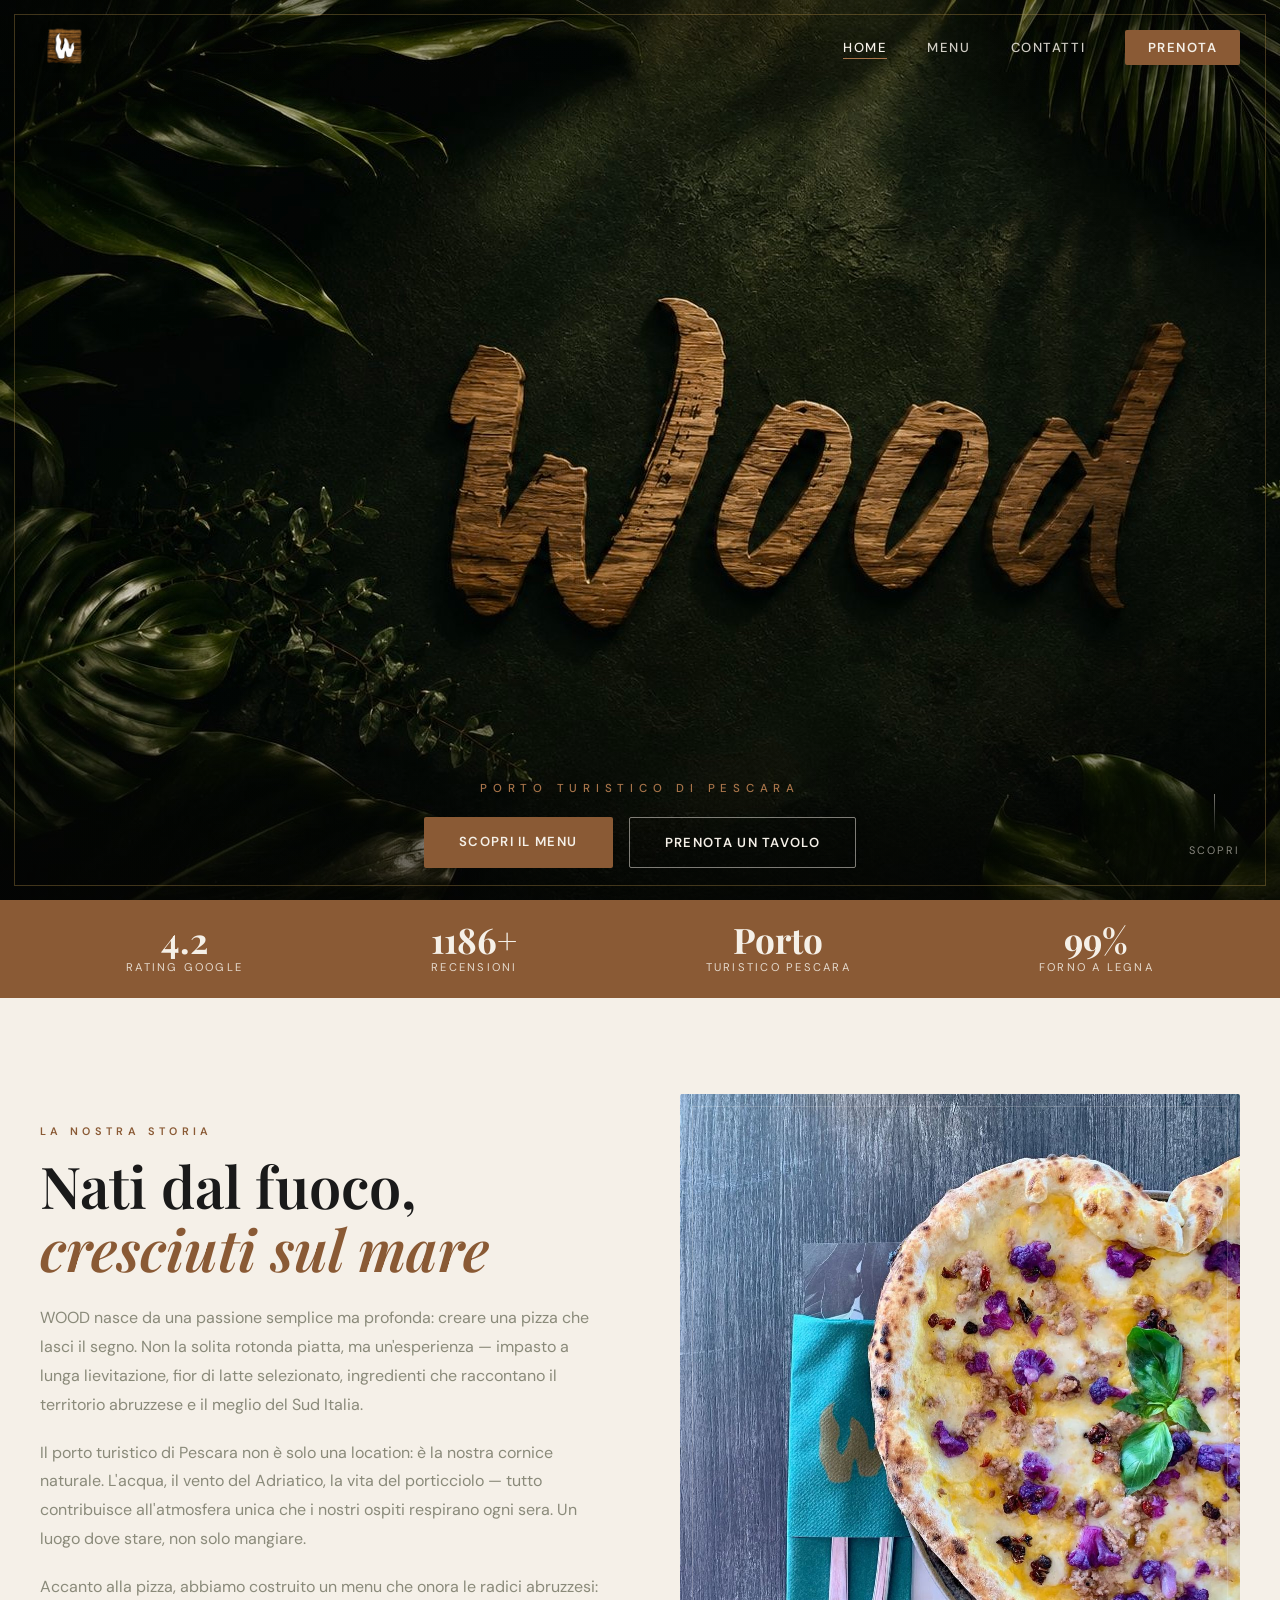
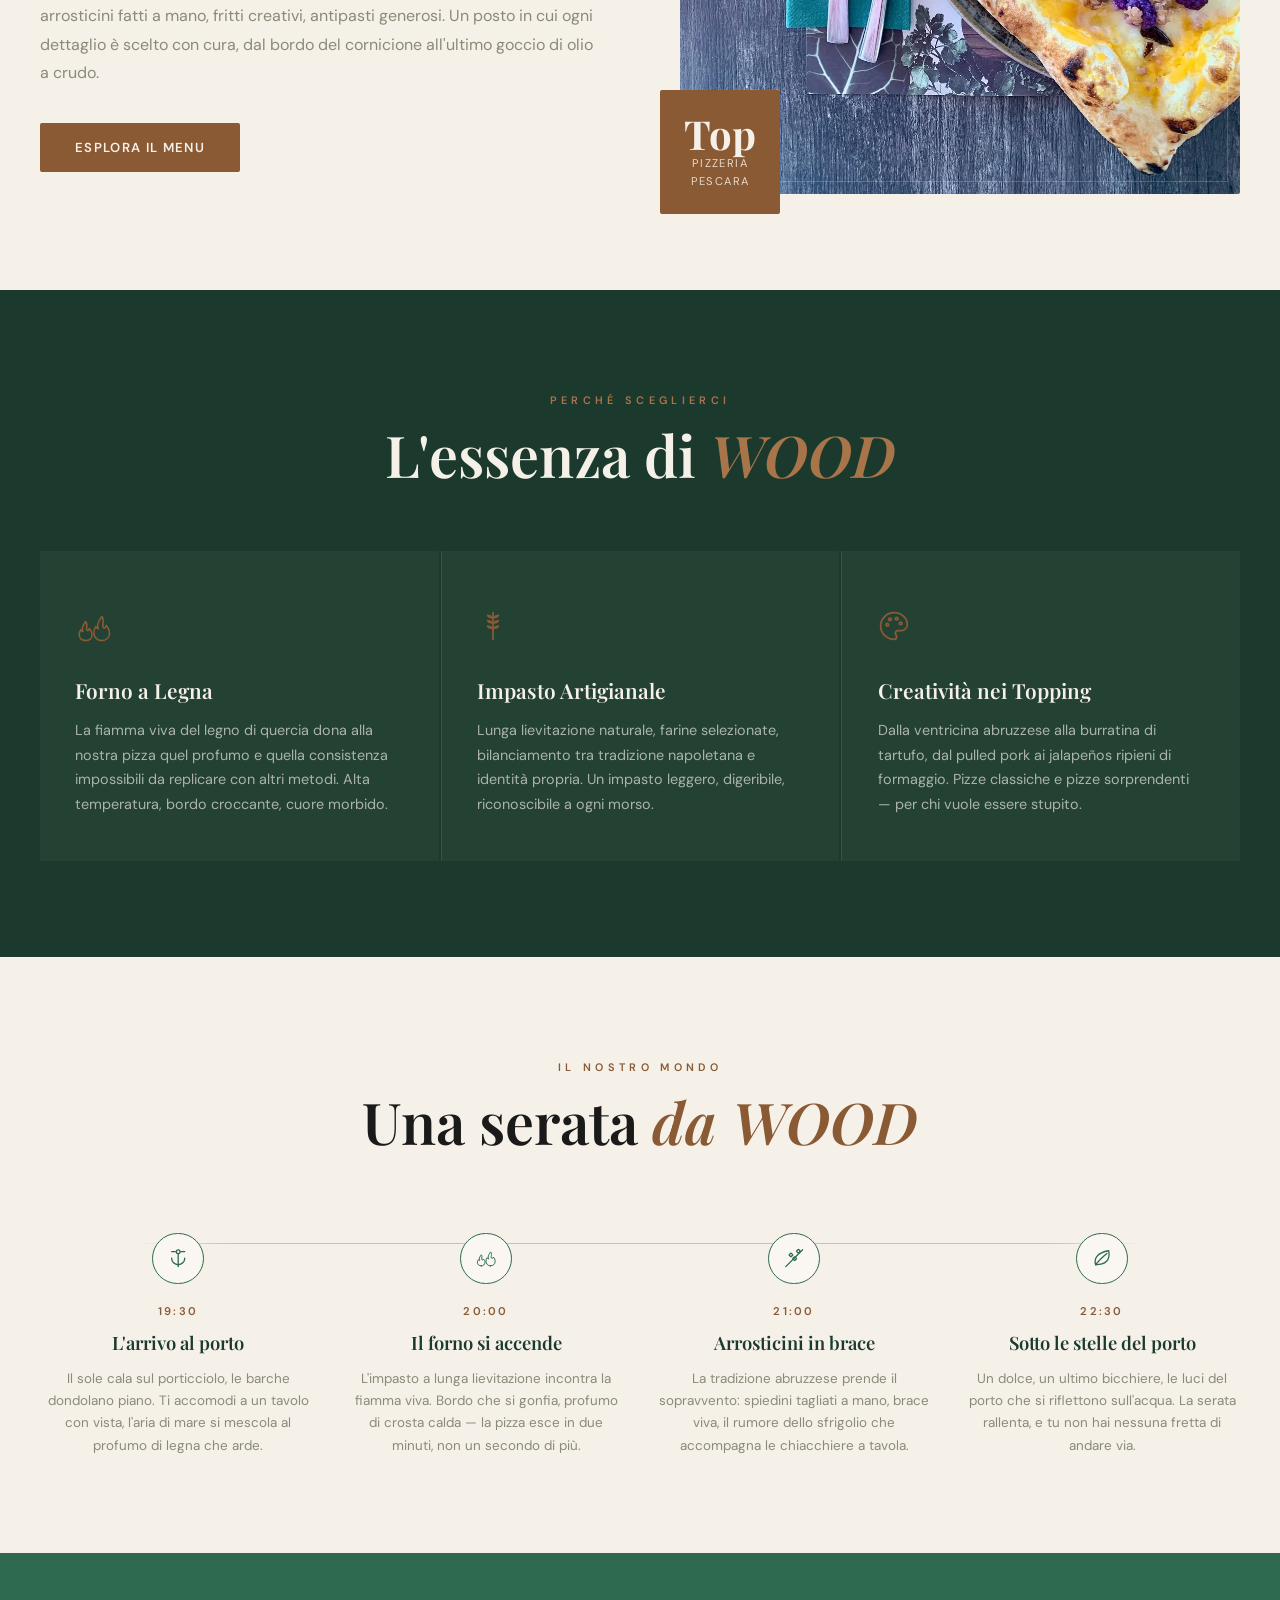
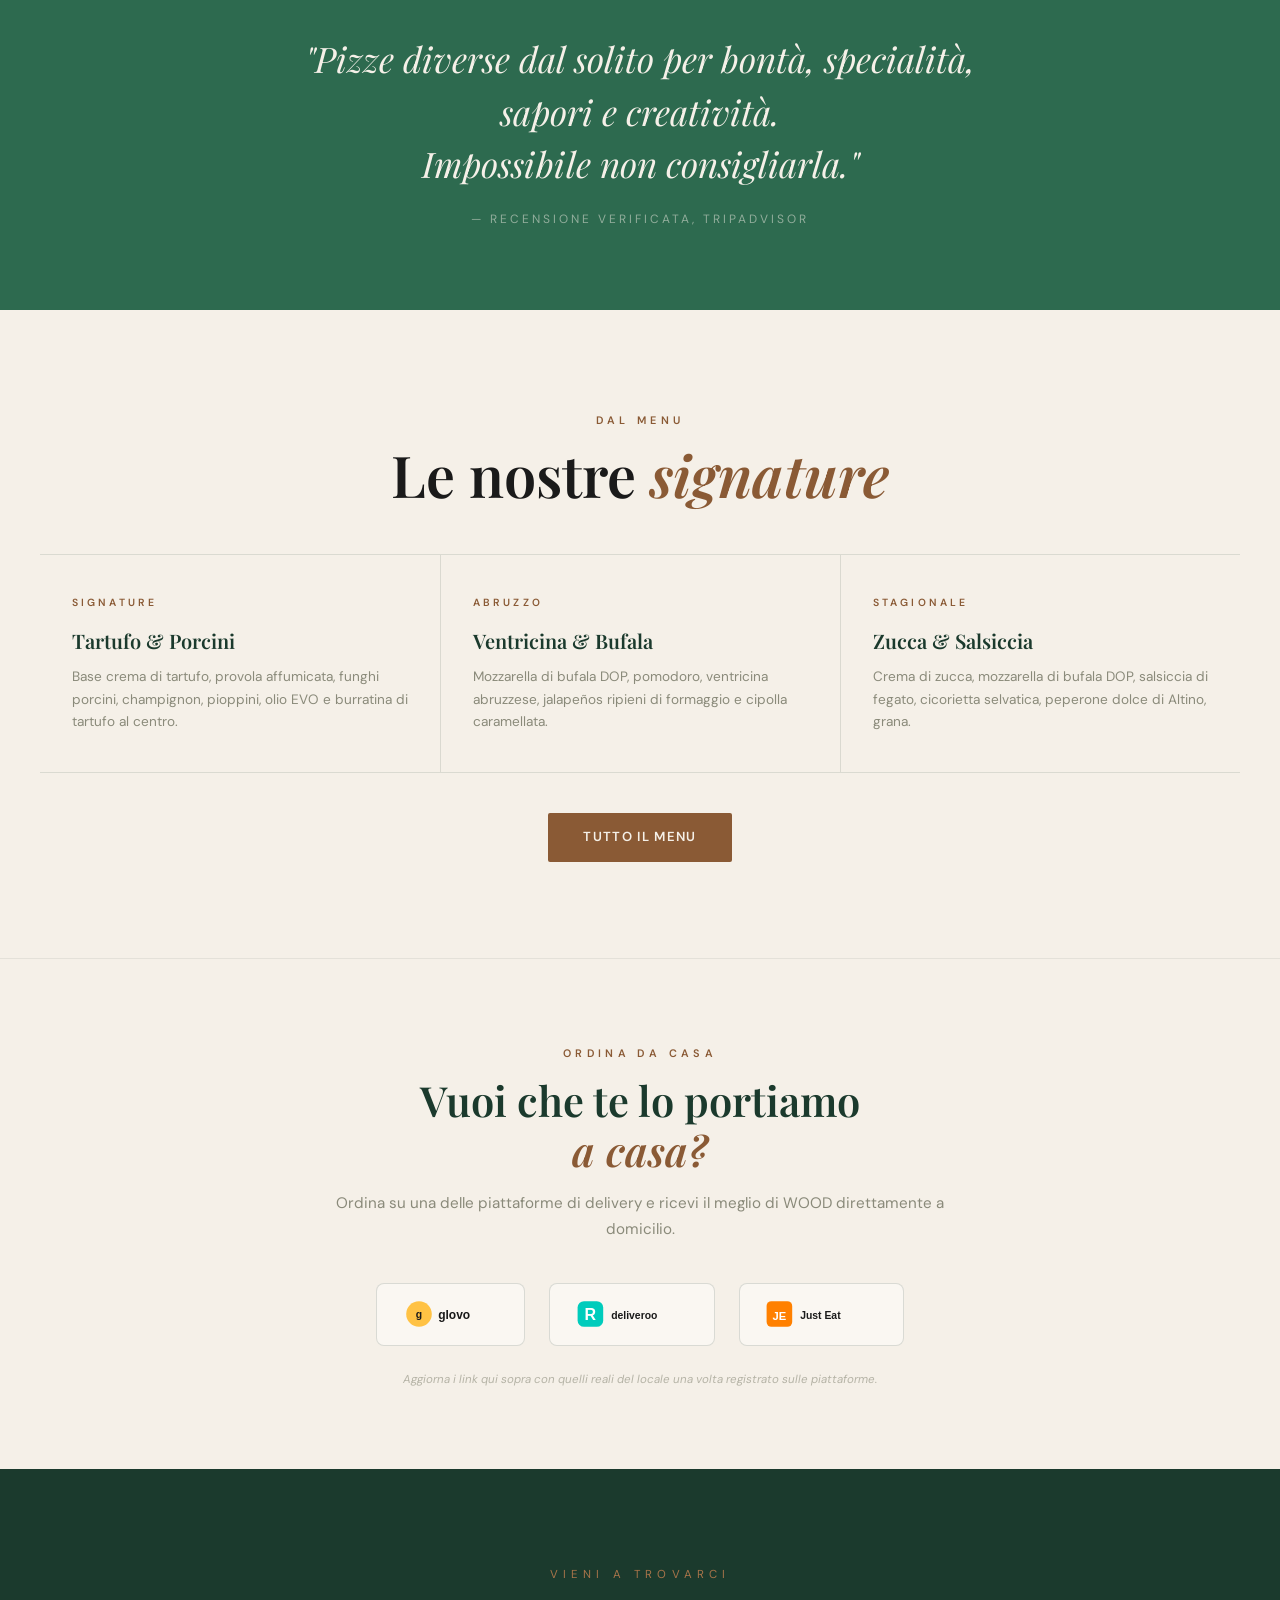
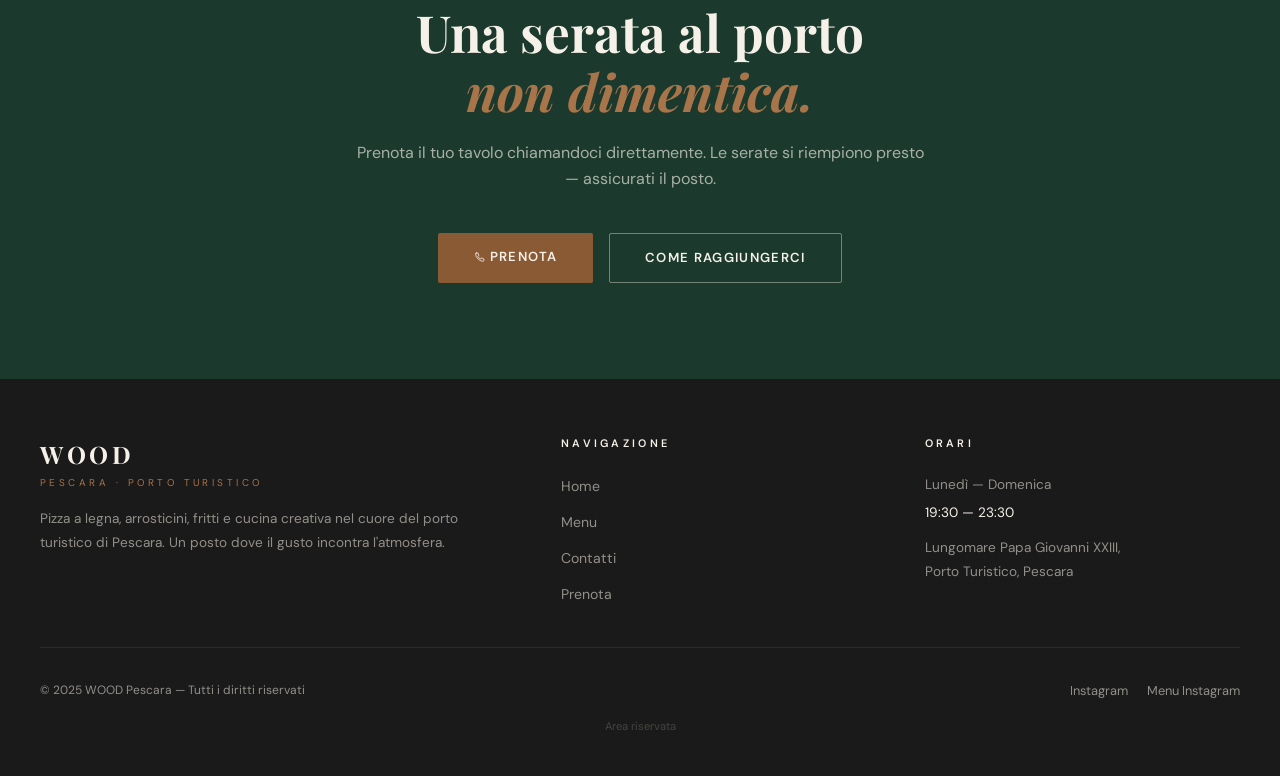
==== index.html @ ceba67e3 "Add files via upload" ====
<!DOCTYPE html>
<html lang="it">
<head>
  <meta charset="UTF-8" />
  <meta name="viewport" content="width=device-width, initial-scale=1.0" />
  <title>WOOD Pescara — Pizzeria al Porto Turistico</title>
  <meta name="description" content="WOOD Pescara: pizzeria gourmet al porto turistico di Pescara. Pizza napoletana a legna, arrosticini, fritti e cucina creativa. Prenota il tuo tavolo." />
  <link rel="stylesheet" href="css/style.css" />
</head>
<body>

<!-- ═══ NAVBAR ═══ -->
<nav class="navbar" id="navbar">
  <a href="index.html" class="navbar__logo" aria-label="WOOD Pescara - Home">
    <img src="assets/wood-icon.png" alt="WOOD Pescara" class="navbar__logo-img" />
  </a>
  <ul class="navbar__links" id="nav-links">
    <button class="navbar__close" id="nav-close" aria-label="Chiudi menu">&#x2715;</button>
    <li><a href="index.html">Home</a></li>
    <li><a href="menu.html">Menu</a></li>
    <li><a href="contatti.html">Contatti</a></li>
    <li><a href="contatti.html" class="navbar__cta">Prenota</a></li>
  </ul>
  <div class="navbar__burger" id="burger">
    <span></span><span></span><span></span>
  </div>
</nav>

<!-- ═══ HERO ═══ -->
<section class="hero hero--photo" style="background-image: url('assets/wood-logo-hero.jpg');">
  <div class="hero__overlay"></div>
  <div class="hero__content hero__content--photo">
    <h1 class="sr-only">WOOD Pescara</h1>
    <p class="hero__eyebrow">Porto Turistico di Pescara</p>
    <div class="hero__actions">
      <a href="menu.html" class="btn btn--primary">Scopri il Menu</a>
      <a href="contatti.html" class="btn btn--outline">Prenota un Tavolo</a>
    </div>
  </div>
  <div class="hero__scroll-hint">
    <div class="hero__scroll-line"></div>
    <span>Scopri</span>
  </div>
</section>

<!-- ═══ NUMERI STRIP ═══ -->
<div class="stats-strip" style="background: var(--terracotta); color: var(--crema); padding: 1.4rem 2rem;">
  <div style="max-width: var(--max-w); margin: 0 auto; display: flex; justify-content: space-around; flex-wrap: wrap; gap: 1rem; text-align: center;">
    <div>
      <div class="stat-num" style="font-family: var(--ff-display); font-size: 2.2rem; font-weight: 700; line-height: 1;" data-target="4.3" data-decimal="1">0</div>
      <div style="font-size: 0.7rem; letter-spacing: 0.2em; text-transform: uppercase; opacity: 0.85;">Rating Google</div>
    </div>
    <div>
      <div class="stat-num" style="font-family: var(--ff-display); font-size: 2.2rem; font-weight: 700; line-height: 1;" data-target="1200" data-suffix="+">0</div>
      <div style="font-size: 0.7rem; letter-spacing: 0.2em; text-transform: uppercase; opacity: 0.85;">Recensioni</div>
    </div>
    <div>
      <div style="font-family: var(--ff-display); font-size: 2.2rem; font-weight: 700; line-height: 1;">Porto</div>
      <div style="font-size: 0.7rem; letter-spacing: 0.2em; text-transform: uppercase; opacity: 0.85;">Turistico Pescara</div>
    </div>
    <div>
      <div class="stat-num" style="font-family: var(--ff-display); font-size: 2.2rem; font-weight: 700; line-height: 1;" data-target="100" data-suffix="%">0</div>
      <div style="font-size: 0.7rem; letter-spacing: 0.2em; text-transform: uppercase; opacity: 0.85;">Forno a Legna</div>
    </div>
  </div>
</div>

<!-- ═══ STORIA ═══ -->
<section class="section section--mid">
  <div class="section__inner">
    <div class="storia reveal">
      <div class="storia__text">
        <span class="section__label">La nostra storia</span>
        <h2 class="section__title">Nati dal fuoco,<br><em>cresciuti sul mare</em></h2>
        <p>WOOD nasce da una passione semplice ma profonda: creare una pizza che lasci il segno. Non la solita rotonda piatta, ma un'esperienza — impasto a lunga lievitazione, fior di latte selezionato, ingredienti che raccontano il territorio abruzzese e il meglio del Sud Italia.</p>
        <p>Il porto turistico di Pescara non è solo una location: è la nostra cornice naturale. L'acqua, il vento del Adriatico, la vita del porticciolo — tutto contribuisce all'atmosfera unica che i nostri ospiti respirano ogni sera. Un luogo dove stare, non solo mangiare.</p>
        <p>Accanto alla pizza, abbiamo costruito un menu che onora le radici abruzzesi: arrosticini fatti a mano, fritti creativi, antipasti generosi. Un posto in cui ogni dettaglio è scelto con cura, dal bordo del cornicione all'ultimo goccio di olio a crudo.</p>
        <a href="menu.html" class="btn btn--primary" style="margin-top: 1rem; display: inline-block;">Esplora il Menu</a>
      </div>
      <div class="storia__visual">
        <div class="storia__img-frame" style="background-image:url('assets/pizza-storia.jpg');background-size:cover;background-position:center;">
        </div>
        <div class="storia__badge">
          <div class="storia__badge-num">Top</div>
          <div class="storia__badge-text">Pizzeria<br>Pescara</div>
        </div>
      </div>
    </div>
  </div>
</section>

<!-- ═══ PUNTI DI FORZA ═══ -->
<section class="section section--dark">
  <div class="section__inner">
    <div style="text-align: center; margin-bottom: 1rem;" class="reveal">
      <span class="section__label">Perché sceglierci</span>
      <h2 class="section__title" style="color: var(--crema);">L'essenza di <em>WOOD</em></h2>
    </div>
    <div class="punti reveal">
      <div class="punto">
        <div class="punto__icon"><svg class="icon" style="width:2.4rem;height:1.8rem;"><use href="#icon-flames"/></svg></div>
        <h3 class="punto__title">Forno a Legna</h3>
        <p class="punto__text">La fiamma viva del legno di quercia dona alla nostra pizza quel profumo e quella consistenza impossibili da replicare con altri metodi. Alta temperatura, bordo croccante, cuore morbido.</p>
      </div>
      <div class="punto">
        <div class="punto__icon"><svg class="icon"><use href="#icon-wheat"/></svg></div>
        <h3 class="punto__title">Impasto Artigianale</h3>
        <p class="punto__text">Lunga lievitazione naturale, farine selezionate, bilanciamento tra tradizione napoletana e identità propria. Un impasto leggero, digeribile, riconoscibile a ogni morso.</p>
      </div>
      <div class="punto">
        <div class="punto__icon"><svg class="icon"><use href="#icon-palette"/></svg></div>
        <h3 class="punto__title">Creatività nei Topping</h3>
        <p class="punto__text">Dalla ventricina abruzzese alla burratina di tartufo, dal pulled pork ai jalapeños ripieni di formaggio. Pizze classiche e pizze sorprendenti — per chi vuole essere stupito.</p>
      </div>
    </div>
  </div>
</section>

<!-- ═══ TIMELINE SERATA ═══ -->
<section class="section section--mid timeline-section">
  <div class="section__inner">
    <div style="text-align: center; margin-bottom: 3.5rem;" class="reveal">
      <span class="section__label">Il nostro mondo</span>
      <h2 class="section__title">Una serata <em>da WOOD</em></h2>
    </div>
    <div class="timeline">
      <div class="timeline__line"></div>

      <div class="timeline__step reveal">
        <div class="timeline__marker"><svg class="icon"><use href="#icon-anchor"/></svg></div>
        <div class="timeline__time">19:30</div>
        <h3 class="timeline__title">L'arrivo al porto</h3>
        <p class="timeline__text">Il sole cala sul porticciolo, le barche dondolano piano. Ti accomodi a un tavolo con vista, l'aria di mare si mescola al profumo di legna che arde.</p>
      </div>

      <div class="timeline__step reveal">
        <div class="timeline__marker"><svg class="icon"><use href="#icon-flames"/></svg></div>
        <div class="timeline__time">20:00</div>
        <h3 class="timeline__title">Il forno si accende</h3>
        <p class="timeline__text">L'impasto a lunga lievitazione incontra la fiamma viva. Bordo che si gonfia, profumo di crosta calda — la pizza esce in due minuti, non un secondo di più.</p>
      </div>

      <div class="timeline__step reveal">
        <div class="timeline__marker"><svg class="icon"><use href="#icon-skewer"/></svg></div>
        <div class="timeline__time">21:00</div>
        <h3 class="timeline__title">Arrosticini in brace</h3>
        <p class="timeline__text">La tradizione abruzzese prende il sopravvento: spiedini tagliati a mano, brace viva, il rumore dello sfrigolio che accompagna le chiacchiere a tavola.</p>
      </div>

      <div class="timeline__step reveal">
        <div class="timeline__marker"><svg class="icon"><use href="#icon-leaf"/></svg></div>
        <div class="timeline__time">22:30</div>
        <h3 class="timeline__title">Sotto le stelle del porto</h3>
        <p class="timeline__text">Un dolce, un ultimo bicchiere, le luci del porto che si riflettono sull'acqua. La serata rallenta, e tu non hai nessuna fretta di andare via.</p>
      </div>
    </div>
  </div>
</section>

<!-- ═══ QUOTE ═══ -->
<div class="quote-section reveal">
  <p class="quote-text">
    "Pizze diverse dal solito per bontà, specialità, sapori e creatività.<br>Impossibile non consigliarla."
  </p>
  <p class="quote-source">— Recensione verificata, Tripadvisor</p>
</div>

<!-- ═══ SPECIALITÀ IN EVIDENZA ═══ -->
<section class="section section--mid">
  <div class="section__inner">
    <div style="text-align: center; margin-bottom: 3rem;" class="reveal">
      <span class="section__label">Dal menu</span>
      <h2 class="section__title">Le nostre <em>signature</em></h2>
    </div>
    <div class="signature-grid reveal">
      <div class="signature-card">
        <div class="signature-card__tag">Signature</div>
        <h3 class="signature-card__title">Tartufo & Porcini</h3>
        <p class="signature-card__text">Base crema di tartufo, provola affumicata, funghi porcini, champignon, pioppini, olio EVO e burratina di tartufo al centro.</p>
      </div>
      <div class="signature-card">
        <div class="signature-card__tag">Abruzzo</div>
        <h3 class="signature-card__title">Ventricina & Bufala</h3>
        <p class="signature-card__text">Mozzarella di bufala DOP, pomodoro, ventricina abruzzese, jalapeños ripieni di formaggio e cipolla caramellata.</p>
      </div>
      <div class="signature-card">
        <div class="signature-card__tag">Stagionale</div>
        <h3 class="signature-card__title">Zucca & Salsiccia</h3>
        <p class="signature-card__text">Crema di zucca, mozzarella di bufala DOP, salsiccia di fegato, cicorietta selvatica, peperone dolce di Altino, grana.</p>
      </div>
    </div>
    <div style="text-align: center; margin-top: 2.5rem;" class="reveal">
      <a href="menu.html" class="btn btn--primary">Tutto il Menu</a>
    </div>
  </div>
</section>

<!-- ═══ DELIVERY ═══ -->
<section class="delivery-section reveal">
  <div class="delivery-inner">
    <p class="section__label" style="text-align:center;">Ordina da casa</p>
    <h2 class="delivery-title">Vuoi che te lo portiamo<br><em>a casa?</em></h2>
    <p class="delivery-sub">Ordina su una delle piattaforme di delivery e ricevi il meglio di WOOD direttamente a domicilio.</p>
    <div class="delivery-logos">
      <a href="https://www.glovo.com" target="_blank" rel="noopener" class="delivery-logo-link" aria-label="Ordina su Glovo">
        <svg class="delivery-logo-svg" viewBox="0 0 120 40" xmlns="http://www.w3.org/2000/svg">
          <circle cx="20" cy="20" r="16" fill="#FFC244"/>
          <text x="20" y="25" text-anchor="middle" font-family="Arial Black,sans-serif" font-size="13" font-weight="900" fill="#1A1A1A">g</text>
          <text x="44" y="26" font-family="Arial Black,sans-serif" font-size="15" font-weight="900" fill="#1A1A1A">glovo</text>
        </svg>
      </a>
      <a href="https://www.deliveroo.it" target="_blank" rel="noopener" class="delivery-logo-link" aria-label="Ordina su Deliveroo">
        <svg class="delivery-logo-svg" viewBox="0 0 140 40" xmlns="http://www.w3.org/2000/svg">
          <rect x="2" y="4" width="32" height="32" rx="8" fill="#00CCBC"/>
          <text x="18" y="27" text-anchor="middle" font-family="Arial Black,sans-serif" font-size="20" font-weight="900" fill="white">R</text>
          <text x="44" y="26" font-family="Arial Black,sans-serif" font-size="13" font-weight="700" fill="#1A1A1A">deliveroo</text>
        </svg>
      </a>
      <a href="https://www.justeat.it" target="_blank" rel="noopener" class="delivery-logo-link" aria-label="Ordina su Just Eat">
        <svg class="delivery-logo-svg" viewBox="0 0 140 40" xmlns="http://www.w3.org/2000/svg">
          <rect x="2" y="4" width="32" height="32" rx="6" fill="#FF8000"/>
          <text x="18" y="27" text-anchor="middle" font-family="Arial Black,sans-serif" font-size="14" font-weight="900" fill="white">JE</text>
          <text x="44" y="26" font-family="Arial Black,sans-serif" font-size="13" font-weight="700" fill="#1A1A1A">Just Eat</text>
        </svg>
      </a>
    </div>
    <p class="delivery-note">Aggiorna i link qui sopra con quelli reali del locale una volta registrato sulle piattaforme.</p>
  </div>
</section>

<!-- ═══ CTA FINALE ═══ -->
<section style="background: var(--verde-bosco); padding: 6rem 2rem; text-align: center; position: relative; overflow: hidden;">
  <svg data-parallax="0.15" style="position: absolute; inset: 0; width: 100%; height: 100%; opacity: 0.06;" viewBox="0 0 800 400" xmlns="http://www.w3.org/2000/svg">
    <path d="M-100 350 Q 200 100 500 300 Q 700 150 900 350" fill="none" stroke="#4A8C6F" stroke-width="2"/>
    <path d="M-50 400 Q 300 150 600 350 Q 750 200 950 400" fill="none" stroke="#4A8C6F" stroke-width="1.5"/>
  </svg>
  <div style="position: relative; z-index: 1; max-width: 580px; margin: 0 auto;" class="reveal">
    <p style="font-size: 0.72rem; letter-spacing: 0.45em; text-transform: uppercase; color: var(--terracotta-lt); margin-bottom: 1.2rem;">Vieni a trovarci</p>
    <h2 style="font-family: var(--ff-display); font-size: clamp(2rem, 5vw, 3.2rem); color: var(--crema); margin-bottom: 1.2rem; line-height: 1.15;">Una serata al porto<br><em style="color: var(--terracotta-lt);">non dimentica.</em></h2>
    <p style="color: rgba(245,240,232,0.65); margin-bottom: 2.5rem; font-size: 1rem;">Prenota il tuo tavolo chiamandoci direttamente. Le serate si riempiono presto — assicurati il posto.</p>
    <div style="display: flex; gap: 1rem; justify-content: center; flex-wrap: wrap;">
      <a href="tel:+393920085666" class="btn btn--primary"><svg class="icon" style="width:0.9em;height:0.9em;"><use href="#icon-phone"/></svg> Prenota</a>
      <a href="contatti.html" class="btn btn--outline" style="color: var(--crema); border-color: rgba(245,240,232,0.4);">Come raggiungerci</a>
    </div>
  </div>
</section>

<!-- ═══ FOOTER ═══ -->
<footer>
  <div class="footer__inner">
    <div>
      <div class="footer__brand-name">WOOD</div>
      <div class="footer__brand-sub">Pescara · Porto Turistico</div>
      <p class="footer__desc">Pizza a legna, arrosticini, fritti e cucina creativa nel cuore del porto turistico di Pescara. Un posto dove il gusto incontra l'atmosfera.</p>
    </div>
    <div>
      <div class="footer__col-title">Navigazione</div>
      <ul class="footer__links">
        <li><a href="index.html">Home</a></li>
        <li><a href="menu.html">Menu</a></li>
        <li><a href="contatti.html">Contatti</a></li>
        <li><a href="contatti.html">Prenota</a></li>
      </ul>
    </div>
    <div>
      <div class="footer__col-title">Orari</div>
      <div class="footer__desc">
        <p>Lunedì — Domenica</p>
        <p style="color: var(--crema); margin-top: 0.3rem;">19:30 — 23:30</p>
        <p style="margin-top: 0.8rem;">Lungomare Papa Giovanni XXIII,<br>Porto Turistico, Pescara</p>
      </div>
    </div>
  </div>
  <div class="footer__bottom">
    <span>© 2025 WOOD Pescara — Tutti i diritti riservati</span>
    <div class="footer__social">
      <a href="https://www.instagram.com/wood_pescara/" target="_blank" rel="noopener">Instagram</a>
      <a href="https://www.instagram.com/wood_pescara_menu/" target="_blank" rel="noopener">Menu Instagram</a>
    </div>
  </div>
  <p style="text-align:center; padding: 1rem 0 0.5rem; font-size:0.7rem; opacity:0.35;">
    <a href="admin.html" style="color:inherit;">Area riservata</a>
  </p>
</footer>

<script src="js/icons.js"></script>
<script src="js/main.js"></script>
</body>
</html>
---- css/style.css ----
@import url('https://fonts.googleapis.com/css2?family=Playfair+Display:ital,wght@0,400;0,600;0,700;1,400;1,600&family=DM+Sans:wght@300;400;500;600&display=swap');

/* ===== TOKENS ===== */
:root {
  --verde-bosco:   #1B3A2D;
  --verde-foglia:  #2D6A4F;
  --verde-chiaro:  #4A8C6F;
  --crema:         #F5F0E8;
  --avorio:        #FAF7F2;
  --terracotta:    #8A5A35;
  --terracotta-lt: #A8744A;
  --carbone:       #1A1A1A;
  --bianco:        #FFFFFF;
  --grigio:        #8A8A7A;

  --ff-display: 'Playfair Display', Georgia, serif;
  --ff-body:    'DM Sans', system-ui, sans-serif;

  --max-w: 1200px;
  --radius: 4px;
  --transition: 0.35s cubic-bezier(0.25, 0.46, 0.45, 0.94);

  /* ── Logo navbar: cambia solo questo valore per ridimensionare il logo ── */
  --logo-h: 46px;
}

/* ===== RESET ===== */
*, *::before, *::after { box-sizing: border-box; margin: 0; padding: 0; }
html { scroll-behavior: smooth; }
body {
  font-family: var(--ff-body);
  background: var(--avorio);
  color: var(--carbone);
  line-height: 1.65;
  overflow-x: hidden;
}
img { display: block; max-width: 100%; }
a { text-decoration: none; color: inherit; }
ul { list-style: none; }

/* ===== NAVBAR ===== */
.navbar {
  position: fixed;
  top: 0; left: 0; right: 0;
  z-index: 1000;
  padding: 1.5rem 2.5rem;
  display: flex;
  align-items: center;
  justify-content: space-between;
  transition: background var(--transition), padding var(--transition), box-shadow var(--transition);
}
.navbar.scrolled {
  background: var(--verde-bosco);
  padding: 1rem 2.5rem;
  box-shadow: 0 2px 30px rgba(0,0,0,0.25);
}
.navbar__logo {
  display: flex;
  align-items: center;
  gap: 0;
  line-height: 1;
}
.navbar__logo-img {
  height: var(--logo-h);
  width: auto;
  display: block;
  transition: opacity var(--transition), transform var(--transition);
  filter: drop-shadow(0 1px 4px rgba(0,0,0,0.35));
}
.navbar__logo:hover .navbar__logo-img {
  opacity: 0.88;
  transform: scale(1.04);
}
/* nascondi testo fallback se presente */
.navbar__logo-name, .navbar__logo-sub { display: none; }
.navbar__links {
  display: flex;
  gap: 2.5rem;
  align-items: center;
}
.navbar__links a {
  color: var(--crema);
  font-size: 0.82rem;
  font-weight: 500;
  letter-spacing: 0.12em;
  text-transform: uppercase;
  position: relative;
  opacity: 0.85;
  transition: opacity var(--transition);
}
.navbar__links a::after {
  content: '';
  position: absolute;
  bottom: -3px; left: 0;
  width: 0; height: 1px;
  background: var(--terracotta-lt);
  transition: width var(--transition);
}
.navbar__links a:hover { opacity: 1; }
.navbar__links a:hover::after { width: 100%; }
.navbar__links a.active { opacity: 1; }
.navbar__links a.active::after { width: 100%; }

.navbar__cta {
  background: var(--terracotta);
  color: var(--crema) !important;
  padding: 0.55rem 1.4rem;
  border-radius: 2px;
  font-weight: 600 !important;
  opacity: 1 !important;
  transition: background var(--transition) !important;
}
.navbar__cta:hover { background: var(--terracotta-lt) !important; }
.navbar__cta::after { display: none !important; }

.navbar__burger {
  display: none;
  flex-direction: column;
  gap: 5px;
  cursor: pointer;
  padding: 4px;
}
.navbar__burger span {
  width: 26px; height: 2px;
  background: var(--crema);
  border-radius: 2px;
  transition: var(--transition);
}
/* Tasto chiudi overlay mobile — nascosto su desktop */
.navbar__close { display: none; }
.navbar__burger.open span:nth-child(1) { transform: rotate(45deg) translate(5px, 5px); }
.navbar__burger.open span:nth-child(2) { opacity: 0; }
.navbar__burger.open span:nth-child(3) { transform: rotate(-45deg) translate(5px, -5px); }

.sr-only {
  position: absolute;
  width: 1px; height: 1px;
  padding: 0; margin: -1px;
  overflow: hidden;
  clip: rect(0,0,0,0);
  white-space: nowrap;
  border: 0;
}

.hero--photo {
  background-size: cover;
  background-position: 51% 49%;
  background-repeat: no-repeat;
}
.hero--photo::before {
  content: '';
  position: absolute;
  inset: 14px;
  border: 1px solid rgba(184,146,74,0.35);
  z-index: 1;
  pointer-events: none;
}
.hero--photo .hero__overlay {
  background:
    radial-gradient(ellipse at center, rgba(5,4,3,0) 45%, rgba(5,4,3,0.35) 100%),
    linear-gradient(to bottom,
      rgba(5,4,3,0.22) 0%,
      rgba(5,4,3,0.04) 18%,
      rgba(5,4,3,0.04) 70%,
      rgba(5,4,3,0.5) 100%);
}
.hero__content--photo {
  display: flex;
  flex-direction: column;
  justify-content: flex-end;
  min-height: 100vh;
  padding-bottom: 4rem;
}
.hero__content--photo .hero__eyebrow {
  animation: fadeUp 0.8s ease forwards 0.2s;
}
.hero__content--photo .hero__desc {
  font-size: 0.92rem;
  max-width: 440px;
  animation-delay: 0.4s;
}
.hero__content--photo .hero__actions {
  animation-delay: 0.6s;
}


.hero {
  position: relative;
  min-height: 100vh;
  display: flex;
  align-items: center;
  justify-content: center;
  overflow: hidden;
  background: var(--verde-bosco);
}
.hero__bg-svg {
  position: absolute;
  inset: 0;
  width: 100%; height: 100%;
  opacity: 0.12;
  pointer-events: none;
}
.hero__overlay {
  position: absolute;
  inset: 0;
  background: linear-gradient(135deg,
    rgba(27,58,45,0.95) 0%,
    rgba(27,58,45,0.75) 50%,
    rgba(45,106,79,0.6) 100%);
}
.hero__content {
  position: relative;
  z-index: 2;
  text-align: center;
  color: var(--crema);
  padding: 2rem;
  max-width: 780px;
}
.hero__eyebrow {
  font-size: 0.72rem;
  font-weight: 500;
  letter-spacing: 0.5em;
  text-transform: uppercase;
  color: var(--terracotta-lt);
  margin-bottom: 1.2rem;
  opacity: 0;
  animation: fadeUp 0.8s ease forwards 0.3s;
}
.hero__title {
  font-family: var(--ff-display);
  font-size: clamp(3.2rem, 10vw, 7rem);
  font-weight: 700;
  line-height: 0.9;
  letter-spacing: -0.02em;
  margin-bottom: 1.4rem;
  opacity: 0;
  animation: fadeUp 0.9s ease forwards 0.5s;
}
.hero__title em {
  font-style: italic;
  color: var(--terracotta-lt);
}
.hero__desc {
  font-size: 1.05rem;
  font-weight: 300;
  line-height: 1.75;
  max-width: 520px;
  margin: 0 auto 2.4rem;
  opacity: 0;
  animation: fadeUp 0.9s ease forwards 0.7s;
}
.hero__actions {
  display: flex;
  gap: 1rem;
  justify-content: center;
  flex-wrap: wrap;
  opacity: 0;
  animation: fadeUp 0.9s ease forwards 0.9s;
}
.btn {
  display: inline-block;
  padding: 0.85rem 2.2rem;
  font-family: var(--ff-body);
  font-size: 0.82rem;
  font-weight: 600;
  letter-spacing: 0.1em;
  text-transform: uppercase;
  border-radius: 2px;
  cursor: pointer;
  border: none;
  transition: transform var(--transition), background var(--transition), color var(--transition);
}
.btn:hover {
  transform: scale(1.035);
  box-shadow: 0 6px 24px rgba(138,90,53,0.3);
}
.btn--primary { background: var(--terracotta); color: var(--crema); }
.btn--primary:hover { background: var(--terracotta-lt); }
.btn--outline {
  background: transparent;
  color: var(--crema);
  border: 1px solid rgba(245,240,232,0.5);
}
.btn--outline:hover { border-color: var(--crema); background: rgba(245,240,232,0.08); }

.hero__scroll-hint {
  position: absolute;
  bottom: 2.5rem;
  right: 2.5rem;
  display: flex;
  flex-direction: column;
  align-items: center;
  gap: 0.5rem;
  color: rgba(245,240,232,0.55);
  font-size: 0.68rem;
  letter-spacing: 0.2em;
  text-transform: uppercase;
  animation: fadeUp 1s ease forwards 1.2s;
  opacity: 0;
}
.hero__scroll-line {
  width: 1px;
  height: 40px;
  background: linear-gradient(to bottom, rgba(245,240,232,0.5), transparent);
  animation: scrollLine 2s ease-in-out infinite 1.5s;
}

/* ===== SECTIONS ===== */
.section { padding: 6rem 2rem; }
.section--dark { background: var(--verde-bosco); color: var(--crema); }
.section--mid  { background: var(--crema); }
.section__inner { max-width: var(--max-w); margin: 0 auto; }

.section__label {
  display: inline-block;
  font-size: 0.68rem;
  font-weight: 600;
  letter-spacing: 0.4em;
  text-transform: uppercase;
  color: var(--terracotta);
  margin-bottom: 0.8rem;
}
.section--dark .section__label { color: var(--terracotta-lt); }

.section__title {
  font-family: var(--ff-display);
  font-size: clamp(2.2rem, 5vw, 3.6rem);
  font-weight: 600;
  line-height: 1.1;
  margin-bottom: 1.5rem;
}
.section__title em { font-style: italic; color: var(--terracotta); }
.section--dark .section__title em { color: var(--terracotta-lt); }

/* ===== STORIA ===== */
.storia {
  display: grid;
  grid-template-columns: 1fr 1fr;
  gap: 5rem;
  align-items: center;
}
.storia__text p {
  color: var(--grigio);
  margin-bottom: 1.2rem;
  font-size: 1rem;
  line-height: 1.8;
}
.storia--dark .storia__text p { color: rgba(245,240,232,0.75); }
.storia__visual {
  position: relative;
}
.storia__img-frame {
  position: relative;
  border-radius: 2px;
  overflow: hidden;
  aspect-ratio: 4/5;
  background: var(--verde-foglia);
  display: flex;
  align-items: center;
  justify-content: center;
}
.storia__img-frame::after {
  content: '';
  position: absolute;
  inset: 12px;
  border: 1px solid rgba(245,240,232,0.2);
  pointer-events: none;
}
.storia__icon {
  font-size: 8rem;
  opacity: 0.15;
}
.storia__badge {
  position: absolute;
  bottom: -20px; left: -20px;
  background: var(--terracotta);
  color: var(--crema);
  padding: 1.5rem;
  border-radius: 2px;
  text-align: center;
}
.storia__badge-num {
  font-family: var(--ff-display);
  font-size: 2.5rem;
  font-weight: 700;
  line-height: 1;
}
.storia__badge-text {
  font-size: 0.7rem;
  letter-spacing: 0.12em;
  text-transform: uppercase;
  opacity: 0.85;
}

/* ===== PUNTI DI FORZA ===== */
.punti {
  display: grid;
  grid-template-columns: repeat(3, 1fr);
  gap: 2px;
  margin-top: 4rem;
}
.punto {
  background: rgba(245,240,232,0.04);
  padding: 2.8rem 2.2rem;
  border-left: 1px solid rgba(245,240,232,0.1);
  transition: background var(--transition);
}
.punto:first-child { border-left: none; }
.punto:hover { background: rgba(245,240,232,0.07); }
.punto__icon { font-size: 2.2rem; margin-bottom: 1.2rem; }
.punto__title {
  font-family: var(--ff-display);
  font-size: 1.3rem;
  font-weight: 600;
  margin-bottom: 0.7rem;
  color: var(--crema);
}
.punto__text {
  font-size: 0.9rem;
  line-height: 1.7;
  color: rgba(245,240,232,0.65);
}

/* ===== TIMELINE SERATA ===== */
.timeline {
  position: relative;
  display: grid;
  grid-template-columns: repeat(4, 1fr);
  gap: 2rem;
  padding-top: 1rem;
}
.timeline__line {
  position: absolute;
  top: 2.1rem;
  left: 8%;
  right: 8%;
  height: 1px;
  background: linear-gradient(to right,
    transparent,
    rgba(27,58,45,0.25) 10%,
    rgba(27,58,45,0.25) 90%,
    transparent);
}
.timeline__step {
  position: relative;
  text-align: center;
  padding-top: 0.5rem;
}
.timeline__marker {
  width: 3.2rem;
  height: 3.2rem;
  border-radius: 50%;
  background: var(--avorio);
  border: 1.5px solid var(--verde-foglia);
  display: flex;
  align-items: center;
  justify-content: center;
  margin: 0 auto 1.1rem;
  color: var(--verde-foglia);
  position: relative;
  z-index: 1;
  transition: background var(--transition), color var(--transition), transform var(--transition);
}
.timeline__marker .icon { width: 1.4rem; height: 1.4rem; stroke-width: 1.4; }
.timeline__step:hover .timeline__marker {
  background: var(--verde-foglia);
  color: var(--crema);
  transform: scale(1.08);
}
.timeline__time {
  font-size: 0.7rem;
  font-weight: 600;
  letter-spacing: 0.2em;
  color: var(--terracotta);
  margin-bottom: 0.5rem;
}
.timeline__title {
  font-family: var(--ff-display);
  font-size: 1.15rem;
  font-weight: 600;
  color: var(--verde-bosco);
  margin-bottom: 0.6rem;
}
.timeline__text {
  font-size: 0.84rem;
  line-height: 1.65;
  color: var(--grigio);
}

/* ===== SIGNATURE GRID (simmetrica, fissa a 3) ===== */
.signature-grid {
  display: grid;
  grid-template-columns: repeat(3, 1fr);
  gap: 0;
  border-top: 1px solid rgba(27,58,45,0.12);
  border-bottom: 1px solid rgba(27,58,45,0.12);
}
.signature-card {
  padding: 2.4rem 2rem;
  border-left: 1px solid rgba(27,58,45,0.12);
  transition: background var(--transition);
}
.signature-card:first-child { border-left: none; }
.signature-card:hover { background: var(--crema); }
.signature-card__tag {
  font-size: 0.65rem;
  font-weight: 600;
  letter-spacing: 0.3em;
  text-transform: uppercase;
  color: var(--terracotta);
  margin-bottom: 0.8rem;
}
.signature-card__title {
  font-family: var(--ff-display);
  font-size: 1.25rem;
  font-weight: 600;
  color: var(--verde-bosco);
  margin-bottom: 0.6rem;
}
.signature-card__text {
  font-size: 0.85rem;
  color: var(--grigio);
  line-height: 1.65;
}

/* ===== QUOTE ===== */
.quote-section {
  padding: 5rem 2rem;
  background: var(--verde-foglia);
  text-align: center;
}
.quote-text {
  font-family: var(--ff-display);
  font-size: clamp(1.4rem, 3vw, 2.2rem);
  font-style: italic;
  color: var(--crema);
  max-width: 680px;
  margin: 0 auto 1.2rem;
  line-height: 1.5;
}
.quote-source {
  font-size: 0.75rem;
  letter-spacing: 0.25em;
  text-transform: uppercase;
  color: rgba(245,240,232,0.5);
}

/* ===== MENU PAGE ===== */
.menu-hero {
  background: var(--verde-bosco);
  padding: 9rem 2rem 4rem;
  text-align: center;
  color: var(--crema);
  position: relative;
  overflow: hidden;
}
.menu-hero__title {
  font-family: var(--ff-display);
  font-size: clamp(2.8rem, 6vw, 5rem);
  font-weight: 700;
  position: relative;
  z-index: 1;
}
.menu-hero__sub {
  margin-top: 1rem;
  font-size: 1rem;
  color: rgba(245,240,232,0.65);
  letter-spacing: 0.05em;
  position: relative;
  z-index: 1;
}
.menu-hero__bg-svg {
  position: absolute;
  inset: 0;
  width: 100%; height: 100%;
  opacity: 0.07;
}

.menu-filter {
  background: var(--crema);
  padding: 1.2rem 1.5rem;
  position: sticky;
  top: 65px;
  z-index: 100;
  border-bottom: 1px solid rgba(27,58,45,0.1);
}
.menu-filter__inner {
  max-width: var(--max-w);
  margin: 0 auto;
  display: flex;
  gap: 0.6rem;
  flex-wrap: nowrap;
  overflow-x: auto;
  scrollbar-width: none;
  -webkit-overflow-scrolling: touch;
  padding-bottom: 2px;
}
.menu-filter__inner::-webkit-scrollbar { display: none; }
.filter-btn {
  padding: 0.5rem 1.2rem;
  border: 1.5px solid rgba(27,58,45,0.25);
  border-radius: 100px;
  background: transparent;
  font-family: var(--ff-body);
  font-size: 0.8rem;
  font-weight: 500;
  color: var(--verde-bosco);
  cursor: pointer;
  letter-spacing: 0.05em;
  transition: all var(--transition);
  white-space: nowrap;
  flex-shrink: 0;
}
.filter-btn:hover, .filter-btn.active {
  background: var(--verde-bosco);
  border-color: var(--verde-bosco);
  color: var(--crema);
}

.menu-grid {
  max-width: var(--max-w);
  margin: 0 auto;
  padding: 3rem 2rem 6rem;
}
.menu-category {
  margin-bottom: 4rem;
}
.menu-category__title {
  font-family: var(--ff-display);
  font-size: 1.9rem;
  font-weight: 600;
  color: var(--verde-bosco);
  border-bottom: 1px solid rgba(27,58,45,0.15);
  padding-bottom: 0.8rem;
  margin-bottom: 1.8rem;
}
.menu-items {
  display: grid;
  grid-template-columns: repeat(auto-fill, minmax(300px, 1fr));
  gap: 0;
  background: transparent;
}
.menu-item {
  background: var(--avorio);
  padding: 1.6rem 1.8rem;
  border: 1px solid rgba(27,58,45,0.08);
  margin: -1px 0 0 -1px;
  transition: background var(--transition);
}
.menu-item:hover { background: var(--crema); }
.menu-item__head {
  display: flex;
  justify-content: space-between;
  align-items: flex-start;
  gap: 1rem;
  margin-bottom: 0.4rem;
}
.menu-item__name {
  font-family: var(--ff-display);
  font-size: 1.05rem;
  font-weight: 600;
  color: var(--verde-bosco);
  flex: 1;
}
.menu-item__price {
  font-weight: 600;
  color: var(--terracotta);
  font-size: 0.95rem;
  white-space: nowrap;
}
.menu-item__desc {
  font-size: 0.82rem;
  color: var(--grigio);
  line-height: 1.6;
}
.menu-item__tag {
  display: inline-block;
  margin-top: 0.6rem;
  padding: 0.15rem 0.6rem;
  border-radius: 100px;
  font-size: 0.65rem;
  font-weight: 600;
  letter-spacing: 0.06em;
  text-transform: uppercase;
  background: rgba(45,106,79,0.12);
  color: var(--verde-foglia);
}

/* ===== CONTATTI PAGE ===== */
.contatti-hero {
  background: var(--verde-bosco);
  padding: 10rem 2rem 5rem;
  text-align: center;
  color: var(--crema);
  overflow: hidden;
  position: relative;
}
.contatti-hero__bg-svg {
  position: absolute;
  inset: 0;
  width: 100%; height: 100%;
  opacity: 0.07;
}
.contatti-hero__title {
  font-family: var(--ff-display);
  font-size: clamp(2.8rem, 6vw, 5rem);
  font-weight: 700;
  position: relative;
  z-index: 1;
}
.contatti-hero__sub {
  margin-top: 1rem;
  font-size: 1rem;
  color: rgba(245,240,232,0.65);
  position: relative;
  z-index: 1;
}

/* ═══ PRENOTA HERO — il numero/azione è il protagonista ═══ */
.prenota-hero {
  background: var(--verde-bosco);
  padding: 8rem 2rem 4.5rem; /* top più alto perché ora è la prima sezione */
  text-align: center;
  position: relative;
  overflow: hidden;
}
.prenota-hero::before {
  content: '';
  position: absolute;
  top: -120px; left: 50%;
  transform: translateX(-50%);
  width: 480px; height: 480px;
  border-radius: 50%;
  background: radial-gradient(circle, rgba(45,106,79,0.35) 0%, transparent 70%);
  pointer-events: none;
}
.prenota-hero__inner {
  position: relative;
  z-index: 1;
  max-width: 620px;
  margin: 0 auto;
}
.prenota-hero__label {
  font-size: 0.68rem;
  letter-spacing: 0.4em;
  text-transform: uppercase;
  color: var(--terracotta-lt);
  margin-bottom: 1.2rem;
}
.prenota-hero__title {
  font-family: var(--ff-display);
  font-size: clamp(2.2rem, 5vw, 3.2rem);
  font-weight: 600;
  color: var(--crema);
  line-height: 1.15;
  margin-bottom: 1.2rem;
}
.prenota-hero__title em {
  font-style: italic;
  color: var(--terracotta-lt);
}
.prenota-hero__text {
  font-size: 0.95rem;
  color: rgba(245,240,232,0.65);
  line-height: 1.75;
  margin-bottom: 2.4rem;
}
.prenota-hero__btn {
  display: inline-flex;
  align-items: center;
  gap: 0.7rem;
  background: var(--terracotta);
  color: var(--crema);
  padding: 1.1rem 2.6rem;
  border-radius: 2px;
  font-family: var(--ff-display);
  font-size: 1.15rem;
  font-weight: 600;
  text-decoration: none;
  transition: background var(--transition);
}
.prenota-hero__btn:hover { background: var(--terracotta-lt); }

/* ═══ INFO STRIP — riga sottile di icone+testo, non box pesanti ═══ */
.info-strip {
  background: var(--crema);
  padding: 2.5rem 2rem;
  border-bottom: 1px solid rgba(27,58,45,0.08);
}
.info-strip__inner {
  max-width: var(--max-w);
  margin: 0 auto;
  display: grid;
  grid-template-columns: repeat(4, 1fr);
  gap: 1px;
  background: rgba(27,58,45,0.08);
}
.info-pill {
  background: var(--crema);
  display: flex;
  align-items: center;
  gap: 0.9rem;
  padding: 0.5rem 1.3rem;
}
.info-pill svg {
  width: 1.3rem; height: 1.3rem;
  stroke-width: 1.4;
  color: var(--terracotta);
  flex-shrink: 0;
}
.info-pill > div { display: flex; flex-direction: column; gap: 0.15rem; min-width: 0; }
.info-pill__label {
  font-size: 0.6rem;
  font-weight: 600;
  letter-spacing: 0.18em;
  text-transform: uppercase;
  color: var(--grigio);
}
.info-pill__value {
  font-size: 0.85rem;
  color: var(--verde-bosco);
  font-weight: 500;
  line-height: 1.3;
}
.info-pill__value a { color: var(--verde-foglia); }
.info-pill__value a:hover { color: var(--terracotta); }

/* ===== DELIVERY ===== */
.delivery-section {
  background: var(--crema);
  padding: 5rem 2rem;
  text-align: center;
  border-top: 1px solid rgba(27,58,45,0.08);
}
.delivery-inner {
  max-width: 640px;
  margin: 0 auto;
}
.delivery-title {
  font-family: var(--ff-display);
  font-size: clamp(1.8rem, 4vw, 2.6rem);
  font-weight: 600;
  color: var(--verde-bosco);
  line-height: 1.2;
  margin-bottom: 1rem;
}
.delivery-title em {
  font-style: italic;
  color: var(--terracotta);
}
.delivery-sub {
  font-size: 0.95rem;
  color: var(--grigio);
  line-height: 1.7;
  margin-bottom: 2.5rem;
}
.delivery-logos {
  display: flex;
  gap: 1.5rem;
  justify-content: center;
  align-items: center;
  flex-wrap: wrap;
}
.delivery-logo-link {
  display: flex;
  align-items: center;
  padding: 0.9rem 1.6rem;
  border: 1.5px solid rgba(27,58,45,0.15);
  border-radius: 8px;
  background: var(--avorio);
  transition: border-color var(--transition), transform var(--transition), box-shadow var(--transition);
  text-decoration: none;
}
.delivery-logo-link:hover {
  border-color: var(--verde-foglia);
  transform: translateY(-3px);
  box-shadow: 0 8px 24px rgba(27,58,45,0.12);
}
.delivery-logo-svg {
  height: 32px;
  width: auto;
}
.delivery-note {
  margin-top: 1.5rem;
  font-size: 0.72rem;
  color: rgba(138,138,122,0.6);
  font-style: italic;
}

/* ===== FAQ ===== */
.faq-section {
  background: var(--avorio);
  padding: 5rem 2rem;
}
.faq-inner {
  max-width: 720px;
  margin: 0 auto;
}
.faq-list {
  display: flex;
  flex-direction: column;
  gap: 0;
  border-top: 1px solid rgba(27,58,45,0.12);
}
.faq-item {
  border-bottom: 1px solid rgba(27,58,45,0.12);
}
.faq-q {
  width: 100%;
  display: flex;
  align-items: center;
  justify-content: space-between;
  padding: 1.3rem 0.2rem;
  background: transparent;
  border: none;
  cursor: pointer;
  font-family: var(--ff-display);
  font-size: 1.05rem;
  font-weight: 600;
  color: var(--verde-bosco);
  text-align: left;
  gap: 1rem;
  transition: color var(--transition);
}
.faq-q:hover { color: var(--terracotta); }
.faq-icon {
  width: 1.1rem; height: 1.1rem;
  stroke-width: 1.5;
  color: var(--terracotta);
  flex-shrink: 0;
  transition: transform var(--transition);
}
.faq-item.open .faq-icon { transform: rotate(180deg); }
.faq-a {
  max-height: 0;
  overflow: hidden;
  transition: max-height 0.4s ease, padding 0.3s ease;
  padding: 0 0.2rem;
}
.faq-item.open .faq-a {
  max-height: 200px;
  padding: 0 0.2rem 1.3rem;
}
.faq-a p {
  font-size: 0.92rem;
  line-height: 1.75;
  color: var(--grigio);
}
.faq-a a { color: var(--verde-foglia); }
.faq-a a:hover { color: var(--terracotta); }

.btn--faq-prenota {
  display: inline-flex;
  align-items: center;
  gap: 0.6rem;
  background: transparent;
  border: 1.5px solid var(--verde-bosco);
  color: var(--verde-bosco);
  padding: 0.7rem 1.8rem;
  border-radius: 2px;
  font-family: var(--ff-body);
  font-size: 0.82rem;
  font-weight: 600;
  letter-spacing: 0.08em;
  text-transform: uppercase;
  text-decoration: none;
  transition: background var(--transition), color var(--transition), transform var(--transition), box-shadow var(--transition);
}
.btn--faq-prenota:hover {
  background: var(--verde-bosco);
  color: var(--crema);
  transform: scale(1.03);
  box-shadow: 0 6px 20px rgba(27,58,45,0.2);
}

/* ===== MAP ===== */
.mappa-section {
  background: var(--crema);
  padding: 4rem 2rem;
}
.mappa-section__inner { max-width: var(--max-w); margin: 0 auto; }
.mappa-frame {
  border-radius: 2px;
  overflow: hidden;
  height: 420px;
}
.mappa-frame iframe {
  width: 100%;
  height: 100%;
  border: none;
  filter: saturate(0.7) contrast(1.05);
}

/* ===== FOOTER ===== */
footer {
  background: var(--carbone);
  color: rgba(245,240,232,0.55);
  padding: 3.5rem 2rem 2rem;
}
.footer__inner {
  max-width: var(--max-w);
  margin: 0 auto;
  display: grid;
  grid-template-columns: 1.5fr 1fr 1fr;
  gap: 3rem;
  padding-bottom: 2.5rem;
  border-bottom: 1px solid rgba(245,240,232,0.08);
  margin-bottom: 2rem;
}
.footer__brand-name {
  font-family: var(--ff-display);
  font-size: 1.5rem;
  font-weight: 700;
  color: var(--crema);
  letter-spacing: 0.15em;
}
.footer__brand-sub {
  font-size: 0.62rem;
  letter-spacing: 0.35em;
  text-transform: uppercase;
  color: var(--terracotta-lt);
  margin-bottom: 1rem;
}
.footer__desc {
  font-size: 0.85rem;
  line-height: 1.7;
}
.footer__col-title {
  font-size: 0.68rem;
  font-weight: 600;
  letter-spacing: 0.3em;
  text-transform: uppercase;
  color: var(--crema);
  margin-bottom: 1.2rem;
}
.footer__links { display: flex; flex-direction: column; gap: 0.6rem; }
.footer__links a {
  font-size: 0.88rem;
  transition: color var(--transition);
}
.footer__links a:hover { color: var(--terracotta-lt); }
.footer__bottom {
  max-width: var(--max-w);
  margin: 0 auto;
  display: flex;
  justify-content: space-between;
  align-items: center;
  font-size: 0.75rem;
}
.footer__social { display: flex; gap: 1.2rem; }
.footer__social a { font-size: 0.8rem; transition: color var(--transition); }
.footer__social a:hover { color: var(--crema); }

/* ===== ANIMATIONS ===== */
@keyframes fadeUp {
  from { opacity: 0; transform: translateY(28px); }
  to   { opacity: 1; transform: translateY(0); }
}
@keyframes scrollLine {
  0%   { transform: scaleY(0); transform-origin: top; }
  50%  { transform: scaleY(1); transform-origin: top; }
  51%  { transform: scaleY(1); transform-origin: bottom; }
  100% { transform: scaleY(0); transform-origin: bottom; }
}

.reveal {
  opacity: 0;
  transform: translateY(30px);
  transition: opacity 0.7s ease, transform 0.7s ease;
}
.reveal.visible {
  opacity: 1;
  transform: none;
}

/* ===== ICONE SVG ===== */
.icon {
  width: 1em;
  height: 1em;
  stroke: currentColor;
  fill: none;
  stroke-width: 1.6;
  stroke-linecap: round;
  stroke-linejoin: round;
  vertical-align: -0.15em;
}
.punto__icon .icon, .info-card__icon .icon { width: 2rem; height: 2rem; stroke-width: 1.3; color: var(--terracotta); }

/* ===== ADMIN ===== */
.admin-login {
  min-height: 100vh;
  display: flex;
  align-items: center;
  justify-content: center;
  background: var(--verde-bosco);
  padding: 2rem;
}
.admin-login__box {
  background: var(--avorio);
  border-radius: 4px;
  padding: 3rem 2.5rem;
  width: 100%;
  max-width: 380px;
  text-align: center;
}
.admin-login__logo {
  font-family: var(--ff-display);
  font-size: 1.8rem;
  font-weight: 700;
  color: var(--verde-bosco);
  letter-spacing: 0.15em;
  margin-bottom: 0.3rem;
}
.admin-login__sub {
  font-size: 0.68rem;
  letter-spacing: 0.25em;
  text-transform: uppercase;
  color: var(--terracotta);
  margin-bottom: 2.2rem;
}
.admin-field {
  text-align: left;
  margin-bottom: 1.2rem;
}
.admin-field label {
  display: block;
  font-size: 0.72rem;
  font-weight: 600;
  letter-spacing: 0.08em;
  text-transform: uppercase;
  color: var(--grigio);
  margin-bottom: 0.5rem;
}
.admin-field input {
  width: 100%;
  padding: 0.75rem 1rem;
  border: 1.5px solid rgba(27,58,45,0.2);
  border-radius: 4px;
  font-family: var(--ff-body);
  font-size: 0.95rem;
  background: var(--bianco);
  color: var(--carbone);
  transition: border-color var(--transition);
}
.admin-field input:focus {
  outline: none;
  border-color: var(--verde-foglia);
}
.admin-login__btn {
  width: 100%;
  margin-top: 0.5rem;
}
.admin-login__error {
  color: #B23A3A;
  font-size: 0.82rem;
  margin-top: 1rem;
  display: none;
}
.admin-login__error.show { display: block; }
.admin-login__hint {
  margin-top: 1.5rem;
  font-size: 0.74rem;
  color: var(--grigio);
}

.admin-bar {
  background: var(--verde-bosco);
  color: var(--crema);
  padding: 1.1rem 2rem;
  display: flex;
  align-items: center;
  justify-content: space-between;
  position: sticky;
  top: 0;
  z-index: 500;
}
.admin-bar__title {
  font-family: var(--ff-display);
  font-size: 1.2rem;
  font-weight: 600;
  letter-spacing: 0.08em;
}
.admin-bar__actions { display: flex; gap: 0.8rem; align-items: center; }
.admin-btn {
  padding: 0.5rem 1.1rem;
  border-radius: 4px;
  font-size: 0.78rem;
  font-weight: 600;
  letter-spacing: 0.04em;
  cursor: pointer;
  border: 1px solid rgba(245,240,232,0.3);
  background: transparent;
  color: var(--crema);
  transition: all var(--transition);
  font-family: var(--ff-body);
}
.admin-btn:hover { background: rgba(245,240,232,0.1); }
.admin-btn--primary {
  background: var(--terracotta);
  border-color: var(--terracotta);
}
.admin-btn--primary:hover { background: var(--terracotta-lt); }
.admin-btn--danger {
  border-color: rgba(178,58,58,0.5);
  color: #E08585;
}
.admin-btn--danger:hover { background: rgba(178,58,58,0.15); }

.admin-toast {
  position: fixed;
  bottom: 2rem;
  left: 50%;
  transform: translateX(-50%) translateY(20px);
  background: var(--verde-bosco);
  color: var(--crema);
  padding: 0.9rem 1.8rem;
  border-radius: 4px;
  font-size: 0.85rem;
  font-weight: 500;
  opacity: 0;
  pointer-events: none;
  transition: all 0.3s ease;
  z-index: 2000;
  box-shadow: 0 10px 40px rgba(0,0,0,0.3);
}
.admin-toast.show {
  opacity: 1;
  transform: translateX(-50%) translateY(0);
}

.admin-wrap {
  max-width: var(--max-w);
  margin: 0 auto;
  padding: 2.5rem 2rem 6rem;
}
.admin-add-cat {
  background: var(--crema);
  border-radius: 4px;
  padding: 1.5rem;
  margin-bottom: 2rem;
  display: flex;
  gap: 0.8rem;
  align-items: flex-end;
  flex-wrap: wrap;
}
.admin-add-cat .admin-field { margin-bottom: 0; flex: 1; min-width: 180px; }

.admin-category {
  background: var(--avorio);
  border: 1px solid rgba(27,58,45,0.1);
  border-radius: 4px;
  margin-bottom: 1.5rem;
  overflow: hidden;
}
.admin-category__head {
  background: var(--crema);
  padding: 1rem 1.5rem;
  display: flex;
  align-items: center;
  gap: 1rem;
}
.admin-cat-reorder, .admin-item-reorder {
  display: flex;
  flex-direction: column;
  gap: 2px;
  flex-shrink: 0;
}
.admin-reorder-btn {
  background: var(--avorio);
  border: 1px solid rgba(27,58,45,0.15);
  border-radius: 3px;
  color: var(--verde-bosco);
  cursor: pointer;
  font-size: 0.6rem;
  line-height: 1;
  padding: 0.25rem 0.4rem;
  transition: all var(--transition);
}
.admin-reorder-btn:hover:not(:disabled) {
  background: var(--verde-foglia);
  border-color: var(--verde-foglia);
  color: var(--crema);
}
.admin-reorder-btn:disabled {
  opacity: 0.25;
  cursor: not-allowed;
}
.admin-reorder-btn--xs { font-size: 0.55rem; padding: 0.18rem 0.32rem; }
.admin-category__head input {
  font-family: var(--ff-display);
  font-size: 1.2rem;
  font-weight: 600;
  color: var(--verde-bosco);
  border: none;
  background: transparent;
  flex: 1;
  padding: 0.2rem;
  border-bottom: 1px dashed transparent;
}
.admin-category__head input:focus {
  outline: none;
  border-bottom-color: var(--terracotta);
}
.admin-items { padding: 1rem 1.5rem; display: flex; flex-direction: column; gap: 0.8rem; }
.admin-item {
  display: grid;
  grid-template-columns: 32px 2fr 1fr 90px 2fr auto;
  gap: 0.7rem;
  align-items: center;
  padding: 0.7rem;
  background: var(--crema);
  border-radius: 4px;
}
.admin-item input, .admin-item select {
  width: 100%;
  padding: 0.5rem 0.7rem;
  border: 1px solid rgba(27,58,45,0.15);
  border-radius: 3px;
  font-family: var(--ff-body);
  font-size: 0.85rem;
  background: var(--bianco);
}
.admin-item input:focus, .admin-item select:focus { outline: none; border-color: var(--verde-foglia); }
.admin-item-remove {
  background: transparent;
  border: none;
  color: var(--grigio);
  cursor: pointer;
  font-size: 1rem;
  padding: 0.4rem;
  transition: color var(--transition);
}
.admin-item-remove:hover { color: #B23A3A; }
.admin-add-item-btn {
  align-self: flex-start;
  margin-top: 0.3rem;
  background: transparent;
  border: 1px dashed rgba(27,58,45,0.3);
  border-radius: 4px;
  padding: 0.6rem 1.2rem;
  color: var(--verde-foglia);
  font-size: 0.82rem;
  font-weight: 600;
  cursor: pointer;
  transition: all var(--transition);
}
.admin-add-item-btn:hover { border-color: var(--verde-foglia); background: rgba(45,106,79,0.06); }
.admin-cat-remove {
  background: transparent;
  border: none;
  color: var(--grigio);
  cursor: pointer;
  font-size: 0.78rem;
  font-weight: 600;
  letter-spacing: 0.05em;
  text-transform: uppercase;
  padding: 0.4rem 0.6rem;
  transition: color var(--transition);
}
.admin-cat-remove:hover { color: #B23A3A; }

@media (max-width: 900px) {
  .admin-item { grid-template-columns: 32px 1fr 1fr; }
  .admin-item input:nth-child(5) { grid-column: 1 / -1; }
  .info-strip__inner { grid-template-columns: 1fr 1fr; }
}
@media (max-width: 600px) {
  .admin-item { grid-template-columns: 1fr; }
  .admin-item .admin-item-reorder { flex-direction: row; }
  .info-strip__inner { grid-template-columns: 1fr; }

  /* Admin bar mobile — colonna, bottoni su riga scrollabile */
  .admin-bar {
    flex-direction: column;
    gap: 0.8rem;
    align-items: flex-start;
    padding: 1rem 1.2rem;
    position: sticky;
    top: 0;
  }
  .admin-bar__title { font-size: 1rem; }
  .admin-bar__actions {
    display: flex;
    flex-wrap: wrap;
    gap: 0.5rem;
    width: 100%;
  }
  .admin-btn {
    font-size: 0.72rem;
    padding: 0.4rem 0.8rem;
    flex-shrink: 0;
  }
  #save-status { width: 100%; font-size: 0.72rem; }
}


@media (max-width: 900px) {
  .storia { grid-template-columns: 1fr; }
  .storia__visual { order: -1; }
  .storia__img-frame { aspect-ratio: 4/3; }
  .punti { grid-template-columns: 1fr; gap: 1px; }
  .punto { border-left: none; border-top: 1px solid rgba(245,240,232,0.1); }
  .footer__inner { grid-template-columns: 1fr; gap: 2rem; }
  .contatti-grid { grid-template-columns: 1fr; }
  .navbar__links { display: none; }
  .navbar__burger { display: flex; }
  .navbar__links.open {
    display: flex;
    flex-direction: column;
    position: fixed;
    inset: 0;
    background: var(--verde-bosco);
    align-items: center;
    justify-content: center;
    gap: 2rem;
    z-index: 999;
  }
  .navbar__links.open a { font-size: 1.3rem; }
  /* Tasto X chiudi overlay mobile */
  .navbar__close {
    display: flex;
    position: absolute;
    top: 1.4rem;
    right: 1.5rem;
    background: transparent;
    border: 1px solid rgba(245,240,232,0.3);
    border-radius: 50%;
    width: 2.4rem; height: 2.4rem;
    align-items: center; justify-content: center;
    cursor: pointer;
    color: var(--crema);
    font-size: 1.1rem;
    z-index: 1000;
  }
  /* Timeline verticale su mobile */
  .timeline { grid-template-columns: 1fr; gap: 0; position: relative; padding-left: 1rem; }
  .timeline__line { display: none; }
  .timeline__step { text-align: left; padding: 0 1rem 2.5rem 3.5rem; position: relative; }
  .timeline__step::before {
    content: '';
    position: absolute;
    left: 1.55rem;
    top: 1.6rem;
    bottom: 0;
    width: 1px;
    background: rgba(27,58,45,0.2);
  }
  .timeline__step:last-child::before { display: none; }
  .timeline__marker {
    position: absolute;
    left: 0;
    top: 0;
    margin: 0;
  }
  .timeline__time { text-align: left; }
  .signature-grid { grid-template-columns: 1fr; }
  .signature-card { border-left: none; border-top: 1px solid rgba(27,58,45,0.12); }
  .signature-card:first-child { border-top: none; }
}
@media (max-width: 600px) {
  .navbar { padding: 1rem 1.5rem; }
  .navbar.scrolled { padding: 0.8rem 1.5rem; }
  .prenota-hero { padding: 5rem 1.5rem 3rem; }
  .footer__bottom { flex-direction: column; gap: 1rem; text-align: center; }

  /* Hero mobile — immagine verticale dedicata */
  .hero--photo {
    background-image: url('../assets/wood-hero-mobile.jpg') !important;
    background-position: center center;
    background-size: cover;
  }
  .hero--photo .hero__overlay {
    background: linear-gradient(to bottom,
      rgba(5,4,3,0.18) 0%,
      rgba(5,4,3,0.04) 30%,
      rgba(5,4,3,0.04) 60%,
      rgba(5,4,3,0.72) 100%);
  }
  .hero--photo::before { inset: 8px; }

  /* Scroll hint: spostato più a destra e in basso
     così non si sovrappone mai ai bottoni */
  .hero__scroll-hint {
    right: 1.2rem;
    bottom: 1.8rem;
  }
}
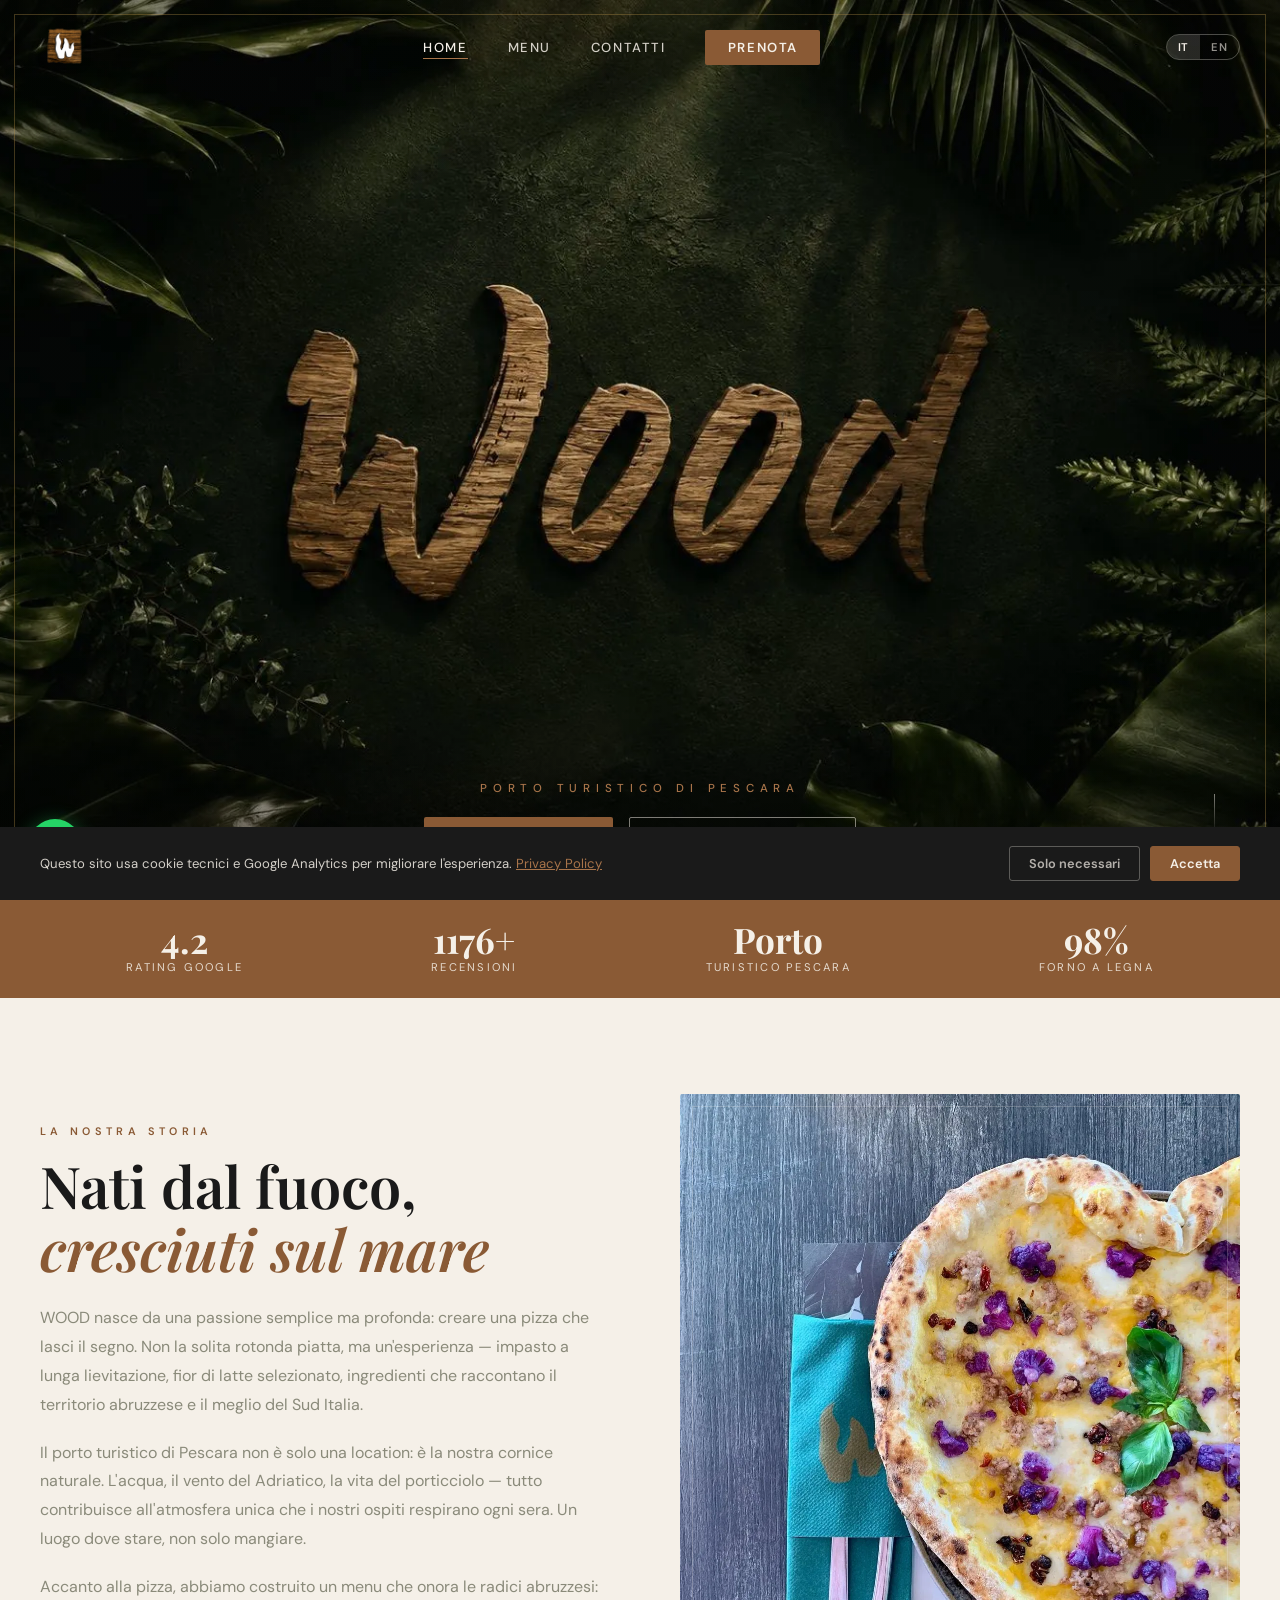
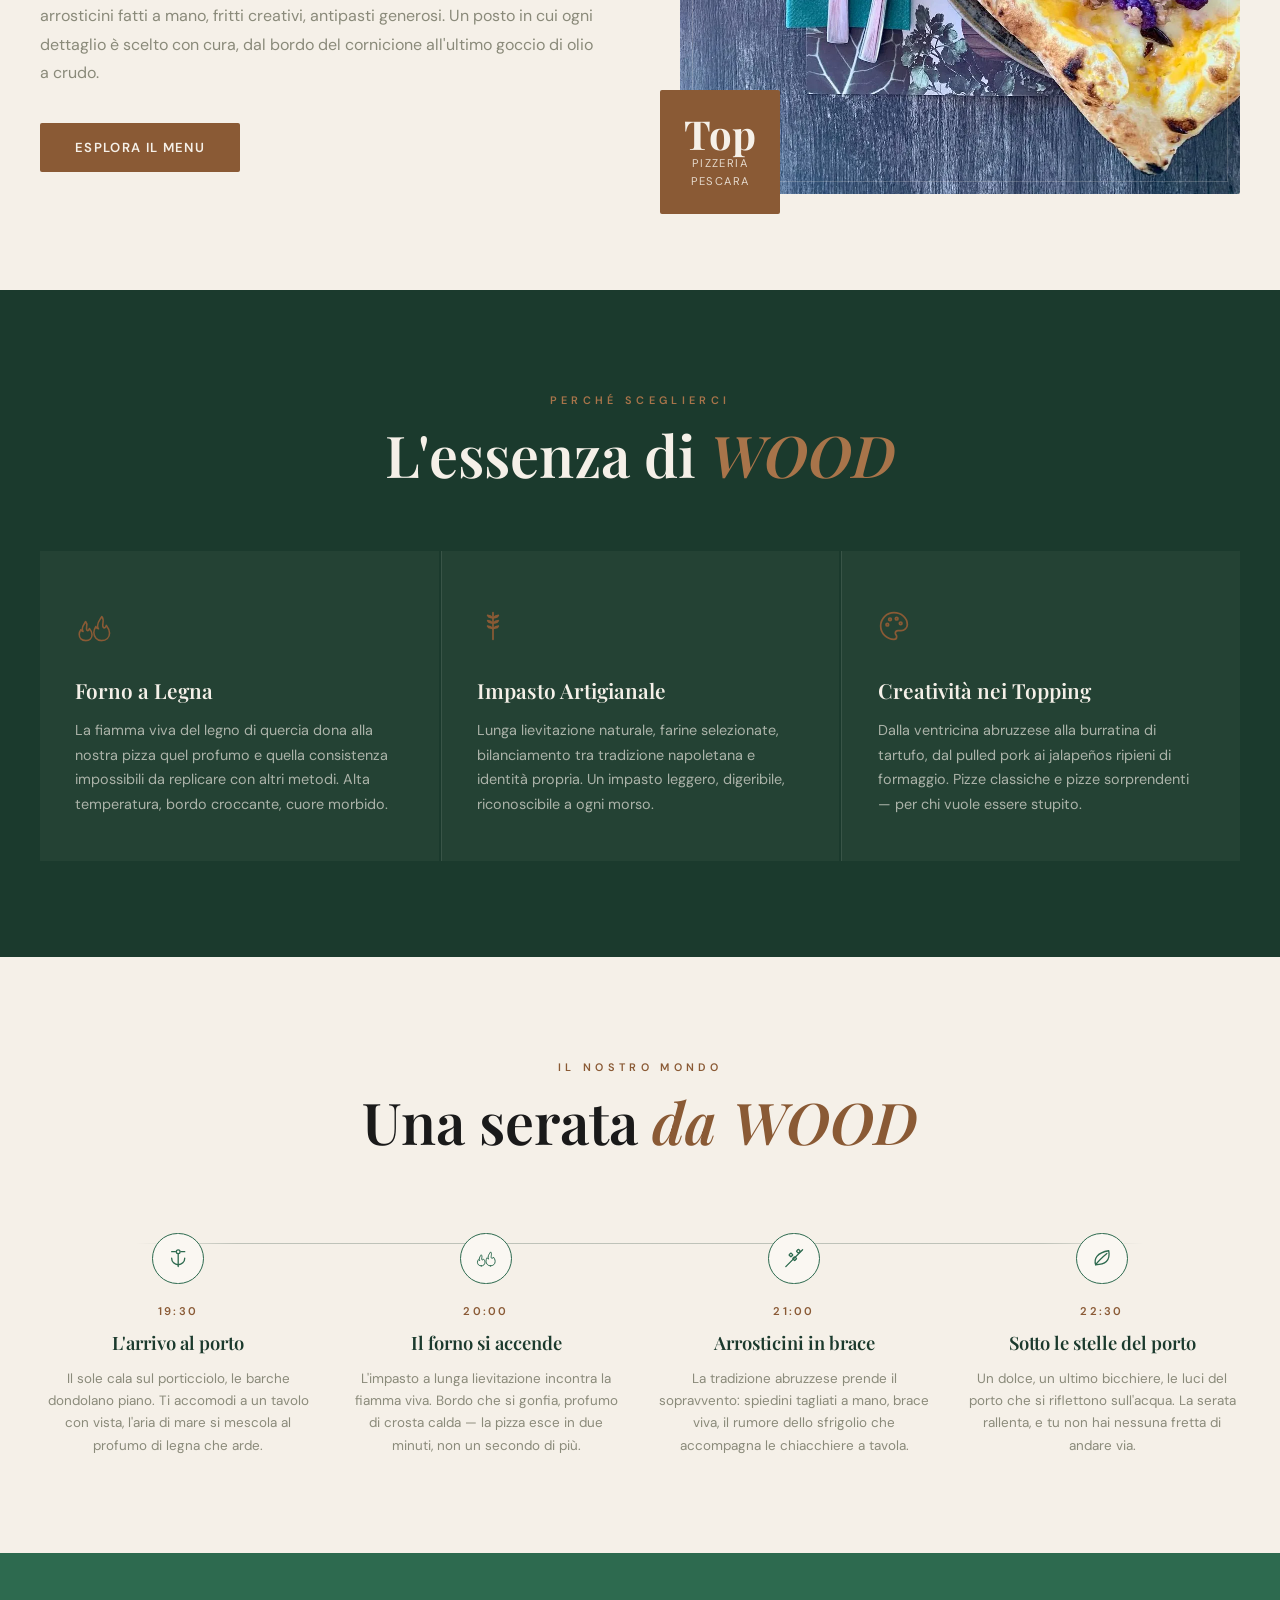
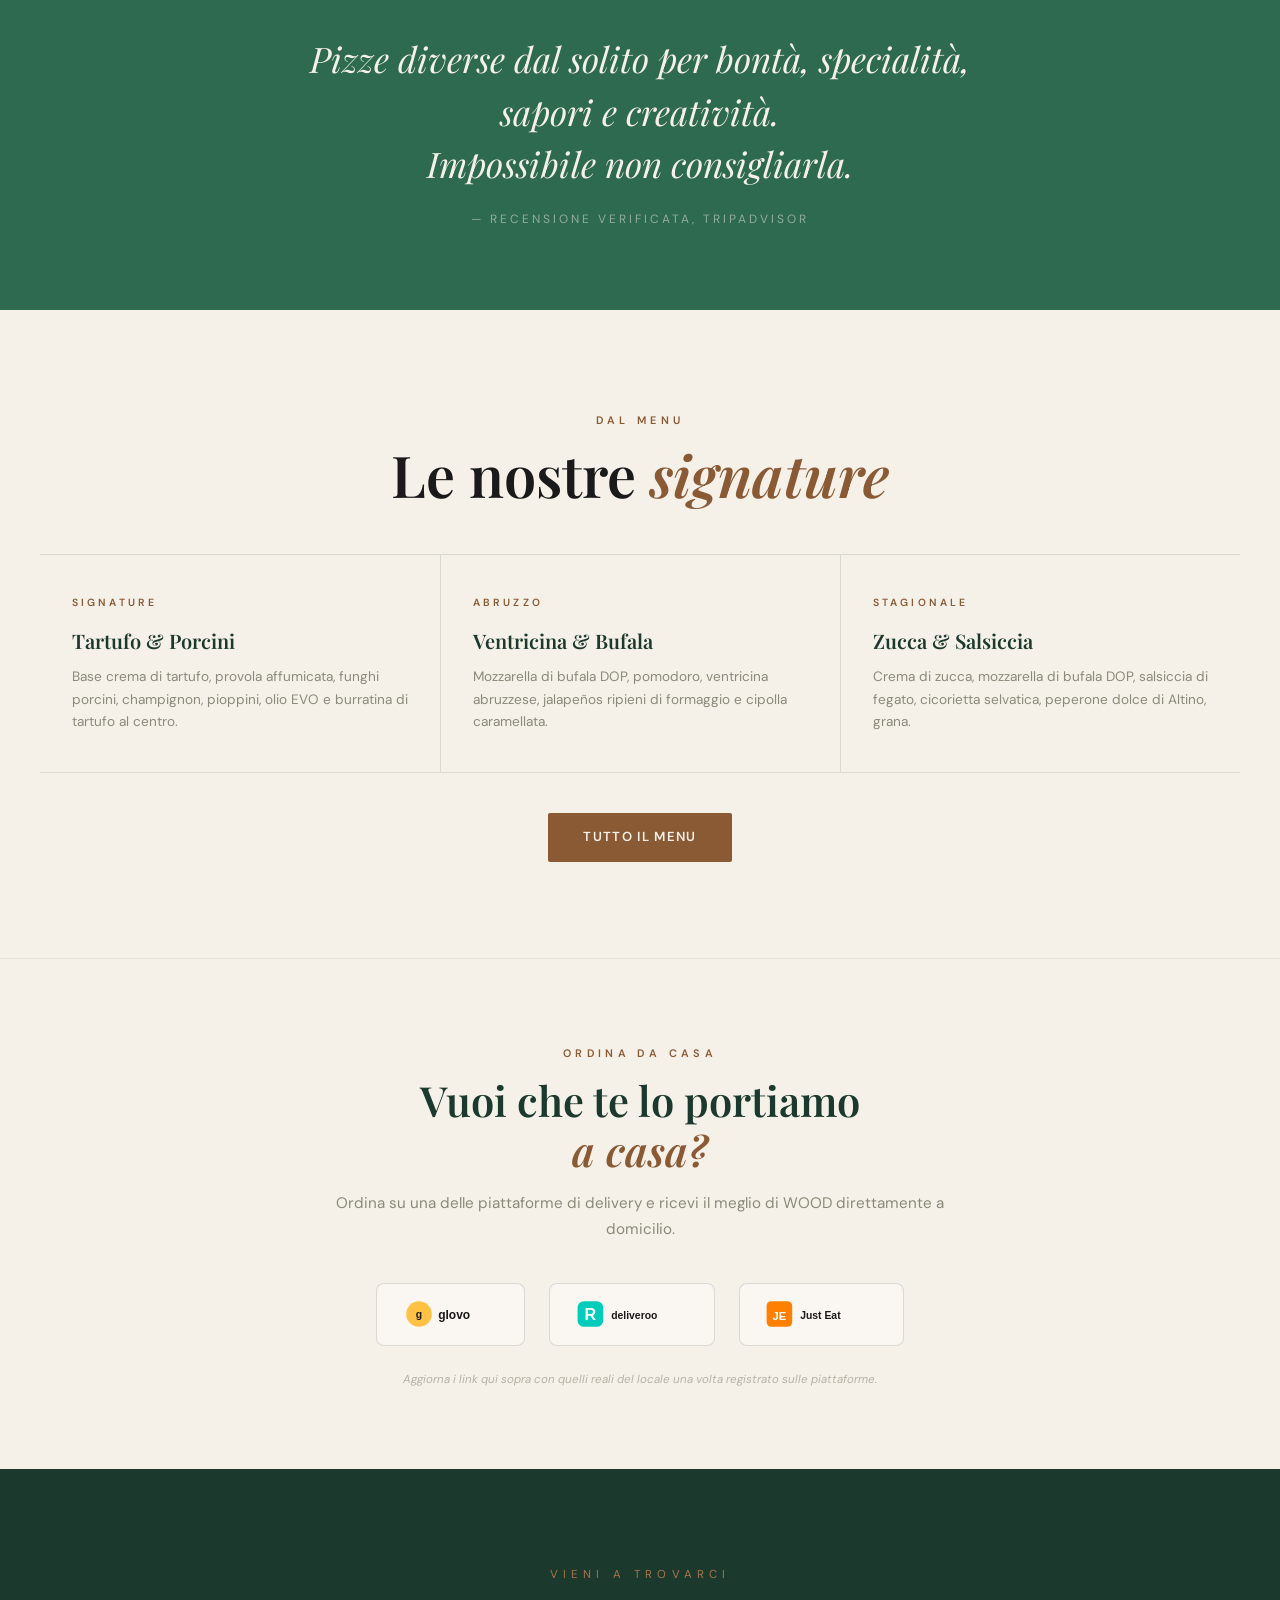
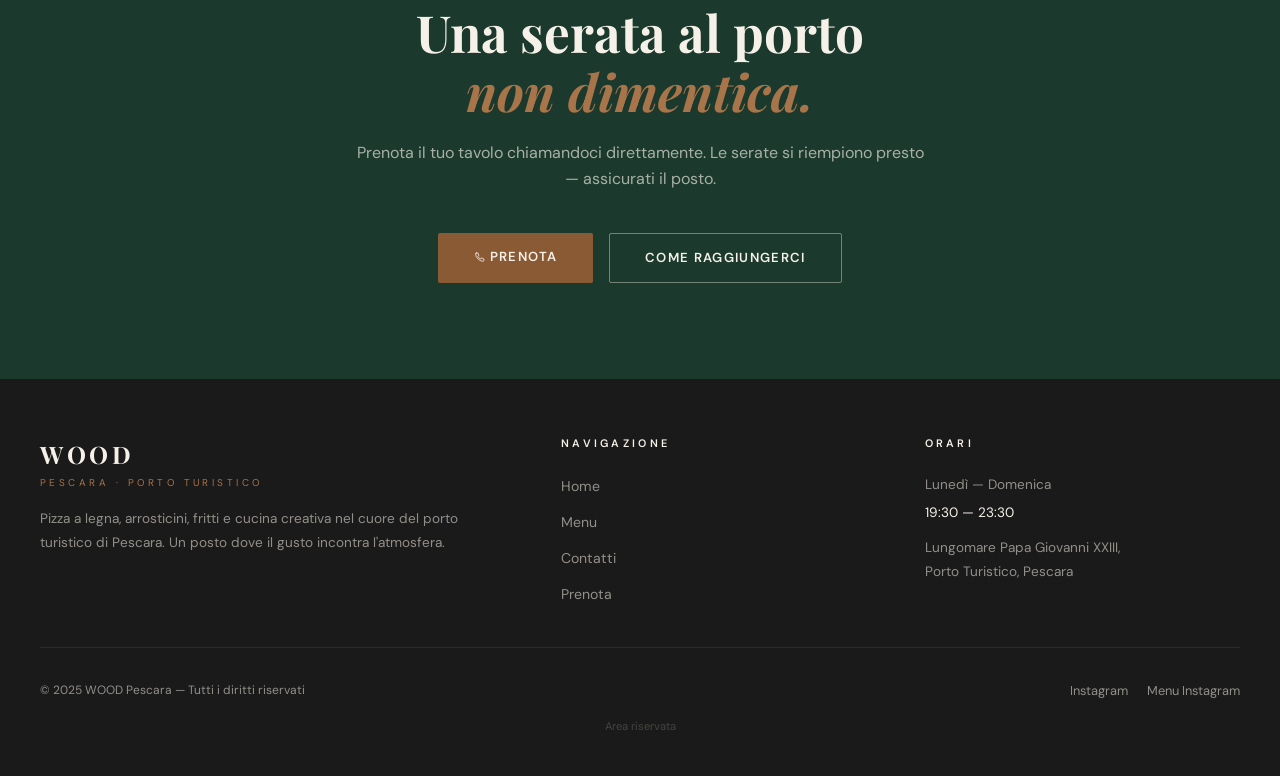
==== commit abdce8ef: "Add files via upload" ====
--- a/index.html
+++ b/index.html
@@ -3,11 +3,88 @@
 <head>
   <meta charset="UTF-8" />
   <meta name="viewport" content="width=device-width, initial-scale=1.0" />
-  <title>WOOD Pescara — Pizzeria al Porto Turistico</title>
-  <meta name="description" content="WOOD Pescara: pizzeria gourmet al porto turistico di Pescara. Pizza napoletana a legna, arrosticini, fritti e cucina creativa. Prenota il tuo tavolo." />
-  <link rel="stylesheet" href="css/style.css" />
+
+  <!-- SEO primario -->
+  <title>WOOD Pescara — Pizzeria Forno a Legna al Porto Turistico</title>
+  <meta name="description" content="WOOD Pescara: pizzeria gourmet al porto turistico di Pescara. Pizza napoletana a legna, arrosticini abruzzesi, fritti e cucina creativa. Prenota chiamando il 392 008 5666." />
+  <meta name="keywords" content="pizzeria pescara, pizza legna pescara, arrosticini pescara, ristorante porto pescara, WOOD pescara" />
+  <link rel="canonical" href="https://alessandroricci136-glitch.github.io/wood-pescara/index.html" />
+
+  <!-- Open Graph (anteprima WhatsApp, Facebook, Telegram) -->
+  <meta property="og:type"        content="restaurant" />
+  <meta property="og:title"       content="WOOD Pescara — Pizzeria Forno a Legna" />
+  <meta property="og:description" content="Pizza napoletana a legna, arrosticini abruzzesi e cucina creativa al porto turistico di Pescara." />
+  <meta property="og:image"       content="https://alessandroricci136-glitch.github.io/wood-pescara/assets/wood-logo-hero.jpg" />
+  <meta property="og:url"         content="https://alessandroricci136-glitch.github.io/wood-pescara/index.html" />
+  <meta property="og:locale"      content="it_IT" />
+  <meta property="og:locale:alternate" content="en_US" />
+
+  <!-- Twitter Card -->
+  <meta name="twitter:card"        content="summary_large_image" />
+  <meta name="twitter:title"       content="WOOD Pescara — Pizzeria Forno a Legna" />
+  <meta name="twitter:description" content="Pizza napoletana a legna e arrosticini al porto di Pescara." />
+  <meta name="twitter:image"       content="https://alessandroricci136-glitch.github.io/wood-pescara/assets/wood-logo-hero.jpg" />
+
+  <!-- Schema.org Restaurant -->
+  <script type="application/ld+json">
+  {
+    "@context": "https://schema.org",
+    "@type": "Restaurant",
+    "name": "WOOD Pescara",
+    "description": "Pizzeria con forno a legna, arrosticini abruzzesi e cucina creativa al porto turistico di Pescara.",
+    "url": "https://alessandroricci136-glitch.github.io/wood-pescara/",
+    "telephone": "+393920085666",
+    "servesCuisine": ["Pizza Napoletana", "Cucina Abruzzese", "Cucina Italiana"],
+    "priceRange": "€€",
+    "address": {
+      "@type": "PostalAddress",
+      "streetAddress": "Lungomare Papa Giovanni XXIII",
+      "addressLocality": "Pescara",
+      "postalCode": "65126",
+      "addressRegion": "Abruzzo",
+      "addressCountry": "IT"
+    },
+    "geo": {
+      "@type": "GeoCoordinates",
+      "latitude": 42.4613,
+      "longitude": 14.2158
+    },
+    "openingHoursSpecification": [
+      {
+        "@type": "OpeningHoursSpecification",
+        "dayOfWeek": ["Monday","Tuesday","Wednesday","Thursday","Friday","Saturday","Sunday"],
+        "opens": "19:30",
+        "closes": "23:30"
+      }
+    ],
+    "menu": "https://alessandroricci136-glitch.github.io/wood-pescara/menu.html",
+    "acceptsReservations": true,
+    "image": "https://alessandroricci136-glitch.github.io/wood-pescara/assets/wood-logo-hero.jpg"
+  }
+  </script>
+
+  <!-- Performance: preconnect -->
+  <link rel="preconnect" href="https://fonts.googleapis.com" />
+  <link rel="preconnect" href="https://fonts.gstatic.com" crossorigin />
+  <link rel="preconnect" href="https://www.gstatic.com" />
+
+  <!-- Font -->
+  <link rel="stylesheet" href="https://fonts.googleapis.com/css2?family=Playfair+Display:ital,wght@0,400;0,600;0,700;1,400;1,600&family=DM+Sans:wght@300;400;500;600&display=swap" />
+
+  <!-- Stili -->
+  <link rel="stylesheet" href="css/style.css?v=20260702" />
+
+  <!-- Preload immagine hero (above the fold) -->
+  <link rel="preload" as="image" href="assets/wood-logo-hero.webp" type="image/webp" />
 </head>
 <body>
+
+<!-- WhatsApp button fisso -->
+<a href="https://wa.me/393920085666" class="whatsapp-btn" target="_blank" rel="noopener" aria-label="Scrivici su WhatsApp">
+  <svg viewBox="0 0 24 24" xmlns="http://www.w3.org/2000/svg">
+    <path d="M17.472 14.382c-.297-.149-1.758-.867-2.03-.967-.273-.099-.471-.148-.67.15-.197.297-.767.966-.94 1.164-.173.199-.347.223-.644.075-.297-.15-1.255-.463-2.39-1.475-.883-.788-1.48-1.761-1.653-2.059-.173-.297-.018-.458.13-.606.134-.133.298-.347.446-.52.149-.174.198-.298.298-.497.099-.198.05-.371-.025-.52-.075-.149-.669-1.612-.916-2.207-.242-.579-.487-.5-.669-.51-.173-.008-.371-.01-.57-.01-.198 0-.52.074-.792.372-.272.297-1.04 1.016-1.04 2.479 0 1.462 1.065 2.875 1.213 3.074.149.198 2.096 3.2 5.077 4.487.709.306 1.262.489 1.694.625.712.227 1.36.195 1.871.118.571-.085 1.758-.719 2.006-1.413.248-.694.248-1.289.173-1.413-.074-.124-.272-.198-.57-.347m-5.421 7.403h-.004a9.87 9.87 0 01-5.031-1.378l-.361-.214-3.741.982.998-3.648-.235-.374a9.86 9.86 0 01-1.51-5.26c.001-5.45 4.436-9.884 9.888-9.884 2.64 0 5.122 1.03 6.988 2.898a9.825 9.825 0 012.893 6.994c-.003 5.45-4.437 9.884-9.885 9.884m8.413-18.297A11.815 11.815 0 0012.05 0C5.495 0 .16 5.335.157 11.892c0 2.096.547 4.142 1.588 5.945L.057 24l6.305-1.654a11.882 11.882 0 005.683 1.448h.005c6.554 0 11.89-5.335 11.893-11.893a11.821 11.821 0 00-3.48-8.413z"/>
+  </svg>
+</a>
 
 <!-- ═══ NAVBAR ═══ -->
 <nav class="navbar" id="navbar">
@@ -16,30 +93,49 @@
   </a>
   <ul class="navbar__links" id="nav-links">
     <button class="navbar__close" id="nav-close" aria-label="Chiudi menu">&#x2715;</button>
-    <li><a href="index.html">Home</a></li>
-    <li><a href="menu.html">Menu</a></li>
-    <li><a href="contatti.html">Contatti</a></li>
-    <li><a href="contatti.html" class="navbar__cta">Prenota</a></li>
+    <li><a href="index.html" data-it="Home" data-en="Home">Home</a></li>
+    <li><a href="menu.html" data-it="Menu" data-en="Menu">Menu</a></li>
+    <li><a href="contatti.html" data-it="Contatti" data-en="Contact">Contatti</a></li>
+    <li><a href="contatti.html" class="navbar__cta" data-it="Prenota" data-en="Book">Prenota</a></li>
   </ul>
+  <div class="lang-toggle" aria-label="Scegli lingua">
+    <button data-lang="it" class="active">IT</button>
+    <button data-lang="en">EN</button>
+  </div>
   <div class="navbar__burger" id="burger">
     <span></span><span></span><span></span>
   </div>
 </nav>
 
 <!-- ═══ HERO ═══ -->
-<section class="hero hero--photo" style="background-image: url('assets/wood-logo-hero.jpg');">
+<section class="hero hero--photo" id="hero">
+  <!-- WebP con fallback JPEG -->
+  <style>
+    .hero--photo {
+      background-image: url('assets/wood-logo-hero.jpg');
+    }
+    @supports (background-image: url('x.webp')) {
+      .hero--photo { background-image: url('assets/wood-logo-hero.webp'); }
+    }
+    @media (max-width: 600px) {
+      .hero--photo { background-image: url('assets/wood-hero-mobile.jpg') !important; }
+      @supports (background-image: url('x.webp')) {
+        .hero--photo { background-image: url('assets/wood-hero-mobile.webp') !important; }
+      }
+    }
+  </style>
   <div class="hero__overlay"></div>
   <div class="hero__content hero__content--photo">
     <h1 class="sr-only">WOOD Pescara</h1>
-    <p class="hero__eyebrow">Porto Turistico di Pescara</p>
+    <p class="hero__eyebrow" data-it="Porto Turistico di Pescara" data-en="Tourist Marina of Pescara">Porto Turistico di Pescara</p>
     <div class="hero__actions">
-      <a href="menu.html" class="btn btn--primary">Scopri il Menu</a>
-      <a href="contatti.html" class="btn btn--outline">Prenota un Tavolo</a>
+      <a href="menu.html" class="btn btn--primary" data-it="Scopri il Menu" data-en="Explore the Menu">Scopri il Menu</a>
+      <a href="contatti.html" class="btn btn--outline" data-it="Prenota un Tavolo" data-en="Book a Table">Prenota un Tavolo</a>
     </div>
   </div>
   <div class="hero__scroll-hint">
     <div class="hero__scroll-line"></div>
-    <span>Scopri</span>
+    <span data-it="Scopri" data-en="Scroll">Scopri</span>
   </div>
 </section>
 
@@ -70,19 +166,29 @@
   <div class="section__inner">
     <div class="storia reveal">
       <div class="storia__text">
-        <span class="section__label">La nostra storia</span>
-        <h2 class="section__title">Nati dal fuoco,<br><em>cresciuti sul mare</em></h2>
-        <p>WOOD nasce da una passione semplice ma profonda: creare una pizza che lasci il segno. Non la solita rotonda piatta, ma un'esperienza — impasto a lunga lievitazione, fior di latte selezionato, ingredienti che raccontano il territorio abruzzese e il meglio del Sud Italia.</p>
-        <p>Il porto turistico di Pescara non è solo una location: è la nostra cornice naturale. L'acqua, il vento del Adriatico, la vita del porticciolo — tutto contribuisce all'atmosfera unica che i nostri ospiti respirano ogni sera. Un luogo dove stare, non solo mangiare.</p>
-        <p>Accanto alla pizza, abbiamo costruito un menu che onora le radici abruzzesi: arrosticini fatti a mano, fritti creativi, antipasti generosi. Un posto in cui ogni dettaglio è scelto con cura, dal bordo del cornicione all'ultimo goccio di olio a crudo.</p>
-        <a href="menu.html" class="btn btn--primary" style="margin-top: 1rem; display: inline-block;">Esplora il Menu</a>
+        <span class="section__label" data-it="La nostra storia" data-en="Our Story">La nostra storia</span>
+        <h2 class="section__title"><span data-it="Nati dal fuoco," data-en="Born from fire,">Nati dal fuoco,</span><br><em data-it="cresciuti sul mare" data-en="raised by the sea">cresciuti sul mare</em></h2>
+        <p data-it="WOOD nasce da una passione semplice ma profonda: creare una pizza che lasci il segno. Non la solita rotonda piatta, ma un'esperienza — impasto a lunga lievitazione, fior di latte selezionato, ingredienti che raccontano il territorio abruzzese e il meglio del Sud Italia." data-en="WOOD was born from a simple but deep passion: creating pizza that leaves a mark. Not the usual flat round pizza, but an experience: long-fermented dough, selected fior di latte, and ingredients that tell the story of Abruzzo and the best of Southern Italy.">WOOD nasce da una passione semplice ma profonda: creare una pizza che lasci il segno. Non la solita rotonda piatta, ma un'esperienza — impasto a lunga lievitazione, fior di latte selezionato, ingredienti che raccontano il territorio abruzzese e il meglio del Sud Italia.</p>
+        <p data-it="Il porto turistico di Pescara non è solo una location: è la nostra cornice naturale. L'acqua, il vento del Adriatico, la vita del porticciolo — tutto contribuisce all'atmosfera unica che i nostri ospiti respirano ogni sera. Un luogo dove stare, non solo mangiare." data-en="Pescara's tourist marina is not just a location: it is our natural setting. The water, the Adriatic breeze, the life of the harbor — everything shapes the atmosphere our guests enjoy every evening. A place to stay, not just to eat.">Il porto turistico di Pescara non è solo una location: è la nostra cornice naturale. L'acqua, il vento del Adriatico, la vita del porticciolo — tutto contribuisce all'atmosfera unica che i nostri ospiti respirano ogni sera. Un luogo dove stare, non solo mangiare.</p>
+        <p data-it="Accanto alla pizza, abbiamo costruito un menu che onora le radici abruzzesi: arrosticini fatti a mano, fritti creativi, antipasti generosi. Un posto in cui ogni dettaglio è scelto con cura, dal bordo del cornicione all'ultimo goccio di olio a crudo." data-en="Alongside pizza, we created a menu that honors Abruzzo roots: handmade arrosticini, creative fried dishes, and generous starters. A place where every detail is chosen with care, from the crust to the final drizzle of olive oil.">Accanto alla pizza, abbiamo costruito un menu che onora le radici abruzzesi: arrosticini fatti a mano, fritti creativi, antipasti generosi. Un posto in cui ogni dettaglio è scelto con cura, dal bordo del cornicione all'ultimo goccio di olio a crudo.</p>
+        <a href="menu.html" class="btn btn--primary" style="margin-top: 1rem; display: inline-block;" data-it="Esplora il Menu" data-en="Explore the Menu">Esplora il Menu</a>
       </div>
       <div class="storia__visual">
-        <div class="storia__img-frame" style="background-image:url('assets/pizza-storia.jpg');background-size:cover;background-position:center;">
+        <div class="storia__img-frame" id="pizza-frame">
+          <style>
+            #pizza-frame {
+              background-image: url('assets/pizza-storia.jpg');
+              background-size: cover;
+              background-position: center;
+            }
+            @supports (background-image: url('x.webp')) {
+              #pizza-frame { background-image: url('assets/pizza-storia.webp'); }
+            }
+          </style>
         </div>
         <div class="storia__badge">
           <div class="storia__badge-num">Top</div>
-          <div class="storia__badge-text">Pizzeria<br>Pescara</div>
+          <div class="storia__badge-text"><span data-it="Pizzeria" data-en="Pizzeria">Pizzeria</span><br>Pescara</div>
         </div>
       </div>
     </div>
@@ -93,24 +199,24 @@
 <section class="section section--dark">
   <div class="section__inner">
     <div style="text-align: center; margin-bottom: 1rem;" class="reveal">
-      <span class="section__label">Perché sceglierci</span>
-      <h2 class="section__title" style="color: var(--crema);">L'essenza di <em>WOOD</em></h2>
+      <span class="section__label" data-it="Perché sceglierci" data-en="Why Choose Us">Perché sceglierci</span>
+      <h2 class="section__title" style="color: var(--crema);"><span data-it="L'essenza di " data-en="The Essence of ">L'essenza di </span><em>WOOD</em></h2>
     </div>
     <div class="punti reveal">
       <div class="punto">
         <div class="punto__icon"><svg class="icon" style="width:2.4rem;height:1.8rem;"><use href="#icon-flames"/></svg></div>
-        <h3 class="punto__title">Forno a Legna</h3>
-        <p class="punto__text">La fiamma viva del legno di quercia dona alla nostra pizza quel profumo e quella consistenza impossibili da replicare con altri metodi. Alta temperatura, bordo croccante, cuore morbido.</p>
+        <h3 class="punto__title" data-it="Forno a Legna" data-en="Wood-Fired Oven">Forno a Legna</h3>
+        <p class="punto__text" data-it="La fiamma viva del legno di quercia dona alla nostra pizza quel profumo e quella consistenza impossibili da replicare con altri metodi. Alta temperatura, bordo croccante, cuore morbido." data-en="The live flame of oak wood gives our pizza an aroma and texture that other methods simply cannot replicate. High heat, crisp edge, soft center.">La fiamma viva del legno di quercia dona alla nostra pizza quel profumo e quella consistenza impossibili da replicare con altri metodi. Alta temperatura, bordo croccante, cuore morbido.</p>
       </div>
       <div class="punto">
         <div class="punto__icon"><svg class="icon"><use href="#icon-wheat"/></svg></div>
-        <h3 class="punto__title">Impasto Artigianale</h3>
-        <p class="punto__text">Lunga lievitazione naturale, farine selezionate, bilanciamento tra tradizione napoletana e identità propria. Un impasto leggero, digeribile, riconoscibile a ogni morso.</p>
+        <h3 class="punto__title" data-it="Impasto Artigianale" data-en="Artisanal Dough">Impasto Artigianale</h3>
+        <p class="punto__text" data-it="Lunga lievitazione naturale, farine selezionate, bilanciamento tra tradizione napoletana e identità propria. Un impasto leggero, digeribile, riconoscibile a ogni morso." data-en="Long natural fermentation, selected flours, and a balance between Neapolitan tradition and our own identity. A light, digestible dough you recognize at every bite.">Lunga lievitazione naturale, farine selezionate, bilanciamento tra tradizione napoletana e identità propria. Un impasto leggero, digeribile, riconoscibile a ogni morso.</p>
       </div>
       <div class="punto">
         <div class="punto__icon"><svg class="icon"><use href="#icon-palette"/></svg></div>
-        <h3 class="punto__title">Creatività nei Topping</h3>
-        <p class="punto__text">Dalla ventricina abruzzese alla burratina di tartufo, dal pulled pork ai jalapeños ripieni di formaggio. Pizze classiche e pizze sorprendenti — per chi vuole essere stupito.</p>
+        <h3 class="punto__title" data-it="Creatività nei Topping" data-en="Creative Toppings">Creatività nei Topping</h3>
+        <p class="punto__text" data-it="Dalla ventricina abruzzese alla burratina di tartufo, dal pulled pork ai jalapeños ripieni di formaggio. Pizze classiche e pizze sorprendenti — per chi vuole essere stupito." data-en="From Abruzzo ventricina to truffle burratina, from pulled pork to cheese-filled jalapeños. Classic pizzas and unexpected creations for guests who want to be surprised.">Dalla ventricina abruzzese alla burratina di tartufo, dal pulled pork ai jalapeños ripieni di formaggio. Pizze classiche e pizze sorprendenti — per chi vuole essere stupito.</p>
       </div>
     </div>
   </div>
@@ -120,8 +226,8 @@
 <section class="section section--mid timeline-section">
   <div class="section__inner">
     <div style="text-align: center; margin-bottom: 3.5rem;" class="reveal">
-      <span class="section__label">Il nostro mondo</span>
-      <h2 class="section__title">Una serata <em>da WOOD</em></h2>
+      <span class="section__label" data-it="Il nostro mondo" data-en="Our World">Il nostro mondo</span>
+      <h2 class="section__title"><span data-it="Una serata " data-en="An Evening ">Una serata </span><em data-it="da WOOD" data-en="at WOOD">da WOOD</em></h2>
     </div>
     <div class="timeline">
       <div class="timeline__line"></div>
@@ -129,29 +235,29 @@
       <div class="timeline__step reveal">
         <div class="timeline__marker"><svg class="icon"><use href="#icon-anchor"/></svg></div>
         <div class="timeline__time">19:30</div>
-        <h3 class="timeline__title">L'arrivo al porto</h3>
-        <p class="timeline__text">Il sole cala sul porticciolo, le barche dondolano piano. Ti accomodi a un tavolo con vista, l'aria di mare si mescola al profumo di legna che arde.</p>
+        <h3 class="timeline__title" data-it="L'arrivo al porto" data-en="Arriving at the Marina">L'arrivo al porto</h3>
+        <p class="timeline__text" data-it="Il sole cala sul porticciolo, le barche dondolano piano. Ti accomodi a un tavolo con vista, l'aria di mare si mescola al profumo di legna che arde." data-en="The sun sets over the marina and the boats move gently. You sit at a table with a view, while sea air blends with the scent of burning wood.">Il sole cala sul porticciolo, le barche dondolano piano. Ti accomodi a un tavolo con vista, l'aria di mare si mescola al profumo di legna che arde.</p>
       </div>
 
       <div class="timeline__step reveal">
         <div class="timeline__marker"><svg class="icon"><use href="#icon-flames"/></svg></div>
         <div class="timeline__time">20:00</div>
-        <h3 class="timeline__title">Il forno si accende</h3>
-        <p class="timeline__text">L'impasto a lunga lievitazione incontra la fiamma viva. Bordo che si gonfia, profumo di crosta calda — la pizza esce in due minuti, non un secondo di più.</p>
+        <h3 class="timeline__title" data-it="Il forno si accende" data-en="The Oven Lights Up">Il forno si accende</h3>
+        <p class="timeline__text" data-it="L'impasto a lunga lievitazione incontra la fiamma viva. Bordo che si gonfia, profumo di crosta calda — la pizza esce in due minuti, non un secondo di più." data-en="Long-fermented dough meets the live flame. The crust rises, the scent turns warm and fragrant, and the pizza is ready in two minutes.">L'impasto a lunga lievitazione incontra la fiamma viva. Bordo che si gonfia, profumo di crosta calda — la pizza esce in due minuti, non un secondo di più.</p>
       </div>
 
       <div class="timeline__step reveal">
         <div class="timeline__marker"><svg class="icon"><use href="#icon-skewer"/></svg></div>
         <div class="timeline__time">21:00</div>
-        <h3 class="timeline__title">Arrosticini in brace</h3>
-        <p class="timeline__text">La tradizione abruzzese prende il sopravvento: spiedini tagliati a mano, brace viva, il rumore dello sfrigolio che accompagna le chiacchiere a tavola.</p>
+        <h3 class="timeline__title" data-it="Arrosticini in brace" data-en="Arrosticini on the Grill">Arrosticini in brace</h3>
+        <p class="timeline__text" data-it="La tradizione abruzzese prende il sopravvento: spiedini tagliati a mano, brace viva, il rumore dello sfrigolio che accompagna le chiacchiere a tavola." data-en="Abruzzo tradition takes over: hand-cut skewers, glowing embers, and the sound of sizzling meat around the table.">La tradizione abruzzese prende il sopravvento: spiedini tagliati a mano, brace viva, il rumore dello sfrigolio che accompagna le chiacchiere a tavola.</p>
       </div>
 
       <div class="timeline__step reveal">
         <div class="timeline__marker"><svg class="icon"><use href="#icon-leaf"/></svg></div>
         <div class="timeline__time">22:30</div>
-        <h3 class="timeline__title">Sotto le stelle del porto</h3>
-        <p class="timeline__text">Un dolce, un ultimo bicchiere, le luci del porto che si riflettono sull'acqua. La serata rallenta, e tu non hai nessuna fretta di andare via.</p>
+        <h3 class="timeline__title" data-it="Sotto le stelle del porto" data-en="Under the Marina Lights">Sotto le stelle del porto</h3>
+        <p class="timeline__text" data-it="Un dolce, un ultimo bicchiere, le luci del porto che si riflettono sull'acqua. La serata rallenta, e tu non hai nessuna fretta di andare via." data-en="Dessert, one last glass, and the marina lights reflected on the water. The evening slows down, and there is no rush to leave.">Un dolce, un ultimo bicchiere, le luci del porto che si riflettono sull'acqua. La serata rallenta, e tu non hai nessuna fretta di andare via.</p>
       </div>
     </div>
   </div>
@@ -160,17 +266,17 @@
 <!-- ═══ QUOTE ═══ -->
 <div class="quote-section reveal">
   <p class="quote-text">
-    "Pizze diverse dal solito per bontà, specialità, sapori e creatività.<br>Impossibile non consigliarla."
+    <span data-it="Pizze diverse dal solito per bontà, specialità, sapori e creatività." data-en="Pizzas that stand out for quality, specialties, flavors and creativity.">Pizze diverse dal solito per bontà, specialità, sapori e creatività.</span><br><span data-it="Impossibile non consigliarla." data-en="Impossible not to recommend.">Impossibile non consigliarla.</span>
   </p>
-  <p class="quote-source">— Recensione verificata, Tripadvisor</p>
+  <p class="quote-source" data-it="— Recensione verificata, Tripadvisor" data-en="— Verified review, Tripadvisor">— Recensione verificata, Tripadvisor</p>
 </div>
 
 <!-- ═══ SPECIALITÀ IN EVIDENZA ═══ -->
 <section class="section section--mid">
   <div class="section__inner">
     <div style="text-align: center; margin-bottom: 3rem;" class="reveal">
-      <span class="section__label">Dal menu</span>
-      <h2 class="section__title">Le nostre <em>signature</em></h2>
+      <span class="section__label" data-it="Dal menu" data-en="From the Menu">Dal menu</span>
+      <h2 class="section__title"><span data-it="Le nostre " data-en="Our ">Le nostre </span><em>signature</em></h2>
     </div>
     <div class="signature-grid reveal">
       <div class="signature-card">
@@ -190,7 +296,7 @@
       </div>
     </div>
     <div style="text-align: center; margin-top: 2.5rem;" class="reveal">
-      <a href="menu.html" class="btn btn--primary">Tutto il Menu</a>
+      <a href="menu.html" class="btn btn--primary" data-it="Tutto il Menu" data-en="Full Menu">Tutto il Menu</a>
     </div>
   </div>
 </section>
@@ -198,9 +304,9 @@
 <!-- ═══ DELIVERY ═══ -->
 <section class="delivery-section reveal">
   <div class="delivery-inner">
-    <p class="section__label" style="text-align:center;">Ordina da casa</p>
-    <h2 class="delivery-title">Vuoi che te lo portiamo<br><em>a casa?</em></h2>
-    <p class="delivery-sub">Ordina su una delle piattaforme di delivery e ricevi il meglio di WOOD direttamente a domicilio.</p>
+    <p class="section__label" style="text-align:center;" data-it="Ordina da casa" data-en="Order from Home">Ordina da casa</p>
+    <h2 class="delivery-title"><span data-it="Vuoi che te lo portiamo" data-en="Want us to bring it">Vuoi che te lo portiamo</span><br><em data-it="a casa?" data-en="to your door?">a casa?</em></h2>
+    <p class="delivery-sub" data-it="Ordina su una delle piattaforme di delivery e ricevi il meglio di WOOD direttamente a domicilio." data-en="Order through one of the delivery platforms and enjoy the best of WOOD at home.">Ordina su una delle piattaforme di delivery e ricevi il meglio di WOOD direttamente a domicilio.</p>
     <div class="delivery-logos">
       <a href="https://www.glovo.com" target="_blank" rel="noopener" class="delivery-logo-link" aria-label="Ordina su Glovo">
         <svg class="delivery-logo-svg" viewBox="0 0 120 40" xmlns="http://www.w3.org/2000/svg">
@@ -224,7 +330,7 @@
         </svg>
       </a>
     </div>
-    <p class="delivery-note">Aggiorna i link qui sopra con quelli reali del locale una volta registrato sulle piattaforme.</p>
+    <p class="delivery-note" data-it="Aggiorna i link qui sopra con quelli reali del locale una volta registrato sulle piattaforme." data-en="Update the links above with the restaurant's real delivery links once registered on the platforms.">Aggiorna i link qui sopra con quelli reali del locale una volta registrato sulle piattaforme.</p>
   </div>
 </section>
 
@@ -235,12 +341,12 @@
     <path d="M-50 400 Q 300 150 600 350 Q 750 200 950 400" fill="none" stroke="#4A8C6F" stroke-width="1.5"/>
   </svg>
   <div style="position: relative; z-index: 1; max-width: 580px; margin: 0 auto;" class="reveal">
-    <p style="font-size: 0.72rem; letter-spacing: 0.45em; text-transform: uppercase; color: var(--terracotta-lt); margin-bottom: 1.2rem;">Vieni a trovarci</p>
-    <h2 style="font-family: var(--ff-display); font-size: clamp(2rem, 5vw, 3.2rem); color: var(--crema); margin-bottom: 1.2rem; line-height: 1.15;">Una serata al porto<br><em style="color: var(--terracotta-lt);">non dimentica.</em></h2>
-    <p style="color: rgba(245,240,232,0.65); margin-bottom: 2.5rem; font-size: 1rem;">Prenota il tuo tavolo chiamandoci direttamente. Le serate si riempiono presto — assicurati il posto.</p>
+    <p style="font-size: 0.72rem; letter-spacing: 0.45em; text-transform: uppercase; color: var(--terracotta-lt); margin-bottom: 1.2rem;" data-it="Vieni a trovarci" data-en="Come Visit Us">Vieni a trovarci</p>
+    <h2 style="font-family: var(--ff-display); font-size: clamp(2rem, 5vw, 3.2rem); color: var(--crema); margin-bottom: 1.2rem; line-height: 1.15;"><span data-it="Una serata al porto" data-en="An evening at the marina">Una serata al porto</span><br><em style="color: var(--terracotta-lt);" data-it="non dimentica." data-en="is hard to forget.">non dimentica.</em></h2>
+    <p style="color: rgba(245,240,232,0.65); margin-bottom: 2.5rem; font-size: 1rem;" data-it="Prenota il tuo tavolo chiamandoci direttamente. Le serate si riempiono presto — assicurati il posto." data-en="Book your table by calling us directly. Evenings fill up quickly, so make sure you have your spot.">Prenota il tuo tavolo chiamandoci direttamente. Le serate si riempiono presto — assicurati il posto.</p>
     <div style="display: flex; gap: 1rem; justify-content: center; flex-wrap: wrap;">
-      <a href="tel:+393920085666" class="btn btn--primary"><svg class="icon" style="width:0.9em;height:0.9em;"><use href="#icon-phone"/></svg> Prenota</a>
-      <a href="contatti.html" class="btn btn--outline" style="color: var(--crema); border-color: rgba(245,240,232,0.4);">Come raggiungerci</a>
+      <a href="tel:+393920085666" class="btn btn--primary"><svg class="icon" style="width:0.9em;height:0.9em;"><use href="#icon-phone"/></svg> <span data-it="Prenota" data-en="Book">Prenota</span></a>
+      <a href="contatti.html" class="btn btn--outline" style="color: var(--crema); border-color: rgba(245,240,232,0.4);" data-it="Come raggiungerci" data-en="How to Find Us">Come raggiungerci</a>
     </div>
   </div>
 </section>
@@ -250,40 +356,45 @@
   <div class="footer__inner">
     <div>
       <div class="footer__brand-name">WOOD</div>
-      <div class="footer__brand-sub">Pescara · Porto Turistico</div>
-      <p class="footer__desc">Pizza a legna, arrosticini, fritti e cucina creativa nel cuore del porto turistico di Pescara. Un posto dove il gusto incontra l'atmosfera.</p>
-    </div>
-    <div>
-      <div class="footer__col-title">Navigazione</div>
+      <div class="footer__brand-sub" data-it="Pescara · Porto Turistico" data-en="Pescara · Tourist Marina">Pescara · Porto Turistico</div>
+      <p class="footer__desc" data-it="Pizza a legna, arrosticini, fritti e cucina creativa nel cuore del porto turistico di Pescara. Un posto dove il gusto incontra l'atmosfera." data-en="Wood-fired pizza, arrosticini, fried specialties and creative cooking in the heart of Pescara's tourist marina. A place where flavor meets atmosphere.">Pizza a legna, arrosticini, fritti e cucina creativa nel cuore del porto turistico di Pescara. Un posto dove il gusto incontra l'atmosfera.</p>
+    </div>
+    <div>
+      <div class="footer__col-title" data-it="Navigazione" data-en="Navigation">Navigazione</div>
       <ul class="footer__links">
         <li><a href="index.html">Home</a></li>
         <li><a href="menu.html">Menu</a></li>
-        <li><a href="contatti.html">Contatti</a></li>
-        <li><a href="contatti.html">Prenota</a></li>
+        <li><a href="contatti.html" data-it="Contatti" data-en="Contact">Contatti</a></li>
+        <li><a href="contatti.html" data-it="Prenota" data-en="Book">Prenota</a></li>
       </ul>
     </div>
     <div>
-      <div class="footer__col-title">Orari</div>
+      <div class="footer__col-title" data-it="Orari" data-en="Hours">Orari</div>
       <div class="footer__desc">
-        <p>Lunedì — Domenica</p>
+        <p data-it="Lunedì — Domenica" data-en="Monday — Sunday">Lunedì — Domenica</p>
         <p style="color: var(--crema); margin-top: 0.3rem;">19:30 — 23:30</p>
         <p style="margin-top: 0.8rem;">Lungomare Papa Giovanni XXIII,<br>Porto Turistico, Pescara</p>
       </div>
     </div>
   </div>
   <div class="footer__bottom">
-    <span>© 2025 WOOD Pescara — Tutti i diritti riservati</span>
+    <span data-it="© 2025 WOOD Pescara — Tutti i diritti riservati" data-en="© 2025 WOOD Pescara — All rights reserved">© 2025 WOOD Pescara — Tutti i diritti riservati</span>
     <div class="footer__social">
       <a href="https://www.instagram.com/wood_pescara/" target="_blank" rel="noopener">Instagram</a>
       <a href="https://www.instagram.com/wood_pescara_menu/" target="_blank" rel="noopener">Menu Instagram</a>
     </div>
   </div>
   <p style="text-align:center; padding: 1rem 0 0.5rem; font-size:0.7rem; opacity:0.35;">
-    <a href="admin.html" style="color:inherit;">Area riservata</a>
+    <a href="admin.html" style="color:inherit;" data-it="Area riservata" data-en="Private Area">Area riservata</a>
   </p>
 </footer>
 
 <script src="js/icons.js"></script>
 <script src="js/main.js"></script>
+<script src="js/cookie-banner.js"></script>
+<script type="module">
+  import { initLangToggle, getLang, applyLang } from './js/lang.js';
+  initLangToggle();
+</script>
 </body>
 </html>
--- a/css/style.css
+++ b/css/style.css
@@ -144,7 +144,7 @@
 
 .hero--photo {
   background-size: cover;
-  background-position: 51% 49%;
+  background-position: 50% 50%;
   background-repeat: no-repeat;
 }
 .hero--photo::before {
@@ -191,7 +191,7 @@
   align-items: center;
   justify-content: center;
   overflow: hidden;
-  background: var(--verde-bosco);
+  background-color: var(--verde-bosco);
 }
 .hero__bg-svg {
   position: absolute;
@@ -1466,7 +1466,7 @@
   /* Hero mobile — immagine verticale dedicata */
   .hero--photo {
     background-image: url('../assets/wood-hero-mobile.jpg') !important;
-    background-position: center center;
+    background-position: 50% 50%;
     background-size: cover;
   }
   .hero--photo .hero__overlay {
@@ -1485,3 +1485,102 @@
     bottom: 1.8rem;
   }
 }
+
+/* ===== COOKIE BANNER ===== */
+#cookie-banner {
+  position: fixed;
+  bottom: 0; left: 0; right: 0;
+  z-index: 9000;
+  background: var(--carbone);
+  color: rgba(245,240,232,0.85);
+  padding: 1.2rem 2rem;
+  transform: translateY(100%);
+  transition: transform 0.4s ease;
+}
+#cookie-banner.visible { transform: translateY(0); }
+.cookie-inner {
+  max-width: var(--max-w);
+  margin: 0 auto;
+  display: flex;
+  align-items: center;
+  justify-content: space-between;
+  gap: 1.5rem;
+  flex-wrap: wrap;
+}
+.cookie-text { font-size: 0.82rem; line-height: 1.6; flex: 1; }
+.cookie-text a { color: var(--terracotta-lt); text-decoration: underline; }
+.cookie-actions { display: flex; gap: 0.6rem; flex-shrink: 0; }
+.cookie-actions button {
+  padding: 0.5rem 1.2rem;
+  border-radius: 3px;
+  font-family: var(--ff-body);
+  font-size: 0.8rem;
+  font-weight: 600;
+  cursor: pointer;
+  border: 1px solid rgba(245,240,232,0.3);
+  transition: all 0.2s;
+}
+#cookie-decline { background: transparent; color: rgba(245,240,232,0.7); }
+#cookie-decline:hover { background: rgba(245,240,232,0.08); }
+#cookie-accept { background: var(--terracotta); color: var(--crema); border-color: var(--terracotta); }
+#cookie-accept:hover { background: var(--terracotta-lt); }
+
+/* ===== WHATSAPP BUTTON ===== */
+.whatsapp-btn {
+  position: fixed;
+  bottom: 1.8rem;
+  left: 1.8rem;
+  z-index: 8000;
+  width: 52px; height: 52px;
+  border-radius: 50%;
+  background: #25D366;
+  display: flex;
+  align-items: center;
+  justify-content: center;
+  box-shadow: 0 4px 20px rgba(37,211,102,0.45);
+  transition: transform 0.25s, box-shadow 0.25s;
+  text-decoration: none;
+}
+.whatsapp-btn:hover {
+  transform: scale(1.08);
+  box-shadow: 0 6px 28px rgba(37,211,102,0.55);
+}
+.whatsapp-btn svg { width: 28px; height: 28px; fill: white; }
+
+/* ===== LANG TOGGLE ===== */
+.lang-toggle {
+  display: flex;
+  align-items: center;
+  gap: 0;
+  border: 1px solid rgba(245,240,232,0.3);
+  border-radius: 100px;
+  overflow: hidden;
+  margin-left: 0.5rem;
+}
+.lang-toggle button {
+  background: transparent;
+  border: none;
+  color: rgba(245,240,232,0.6);
+  font-family: var(--ff-body);
+  font-size: 0.7rem;
+  font-weight: 600;
+  letter-spacing: 0.06em;
+  padding: 0.3rem 0.7rem;
+  cursor: pointer;
+  transition: background 0.2s, color 0.2s;
+}
+.lang-toggle button.active {
+  background: rgba(245,240,232,0.15);
+  color: var(--crema);
+}
+.lang-toggle button:hover:not(.active) {
+  background: rgba(245,240,232,0.08);
+  color: rgba(245,240,232,0.85);
+}
+@media (max-width: 900px) {
+  .lang-toggle { display: none; }
+  .whatsapp-btn { bottom: 1.2rem; left: 1.2rem; width: 46px; height: 46px; }
+  .whatsapp-btn svg { width: 24px; height: 24px; }
+  #cookie-banner { padding: 1rem 1.2rem; }
+  .cookie-inner { flex-direction: column; align-items: flex-start; gap: 0.8rem; }
+}
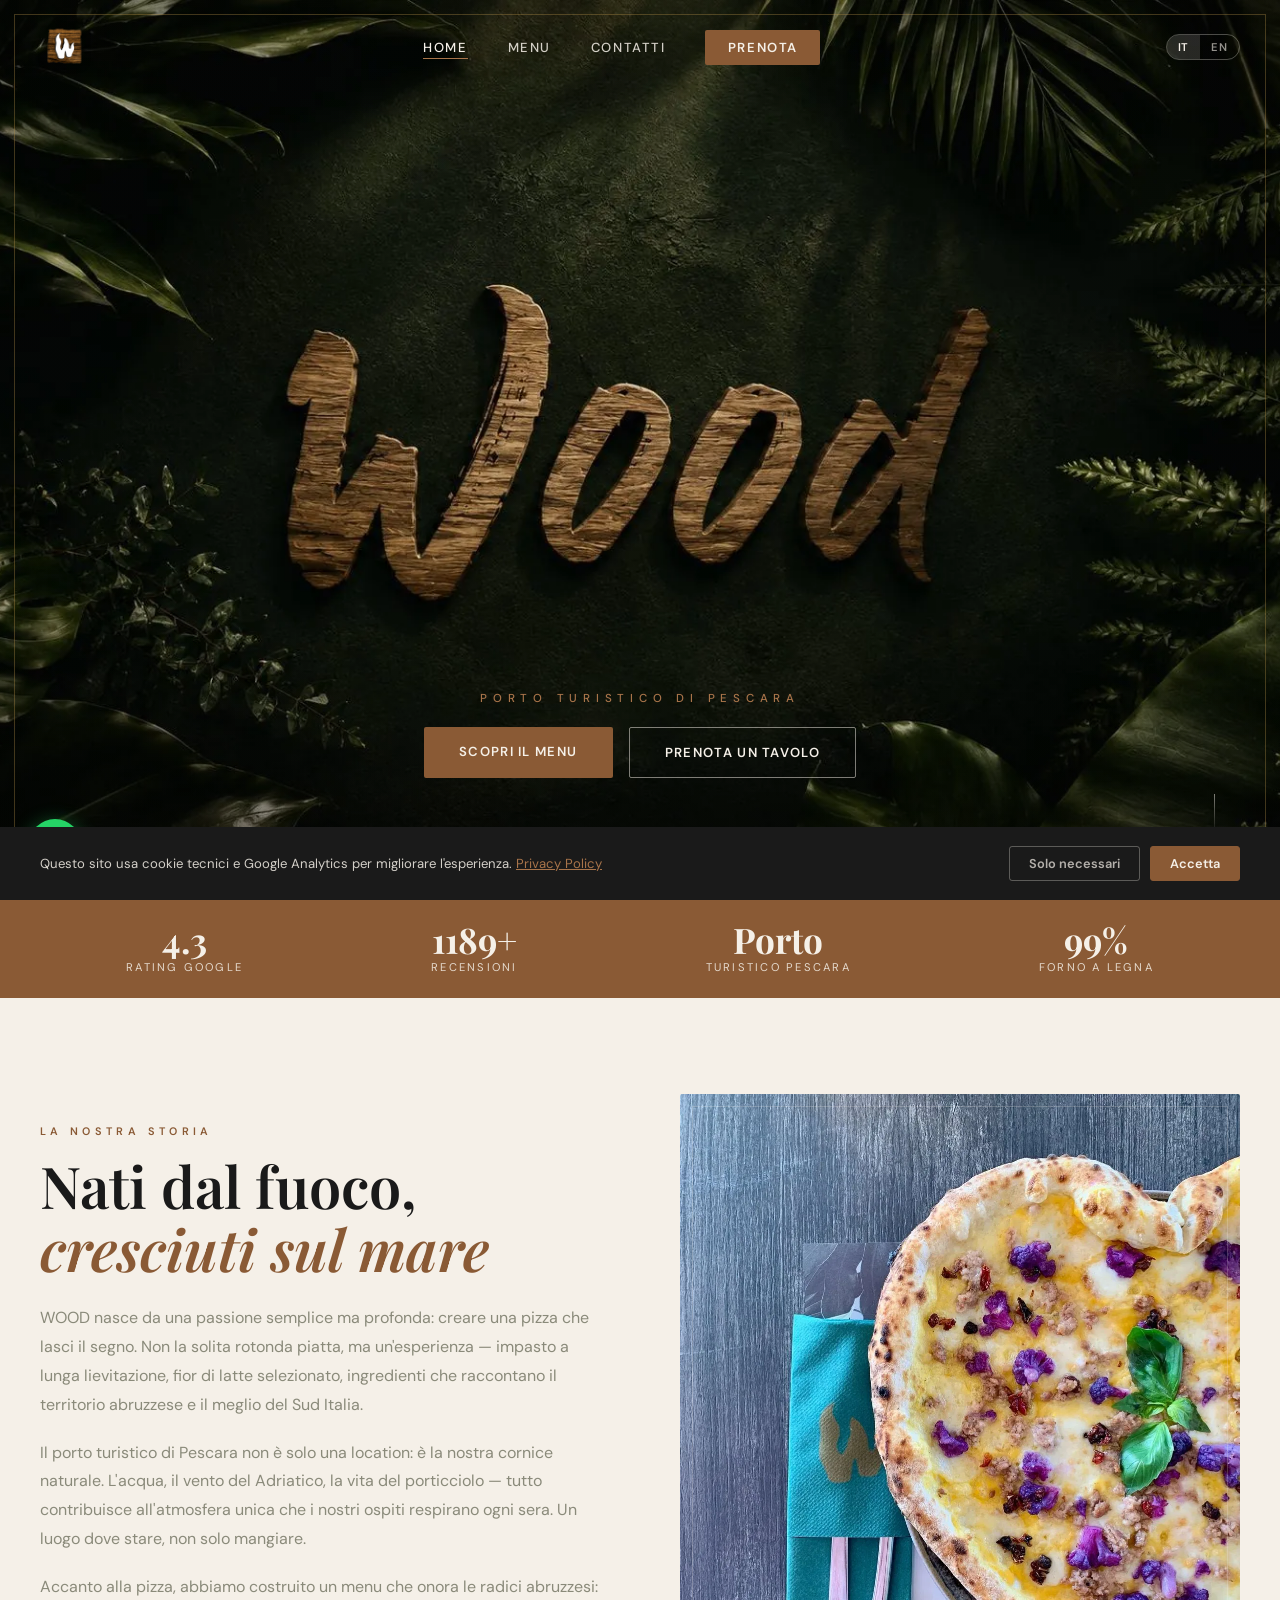
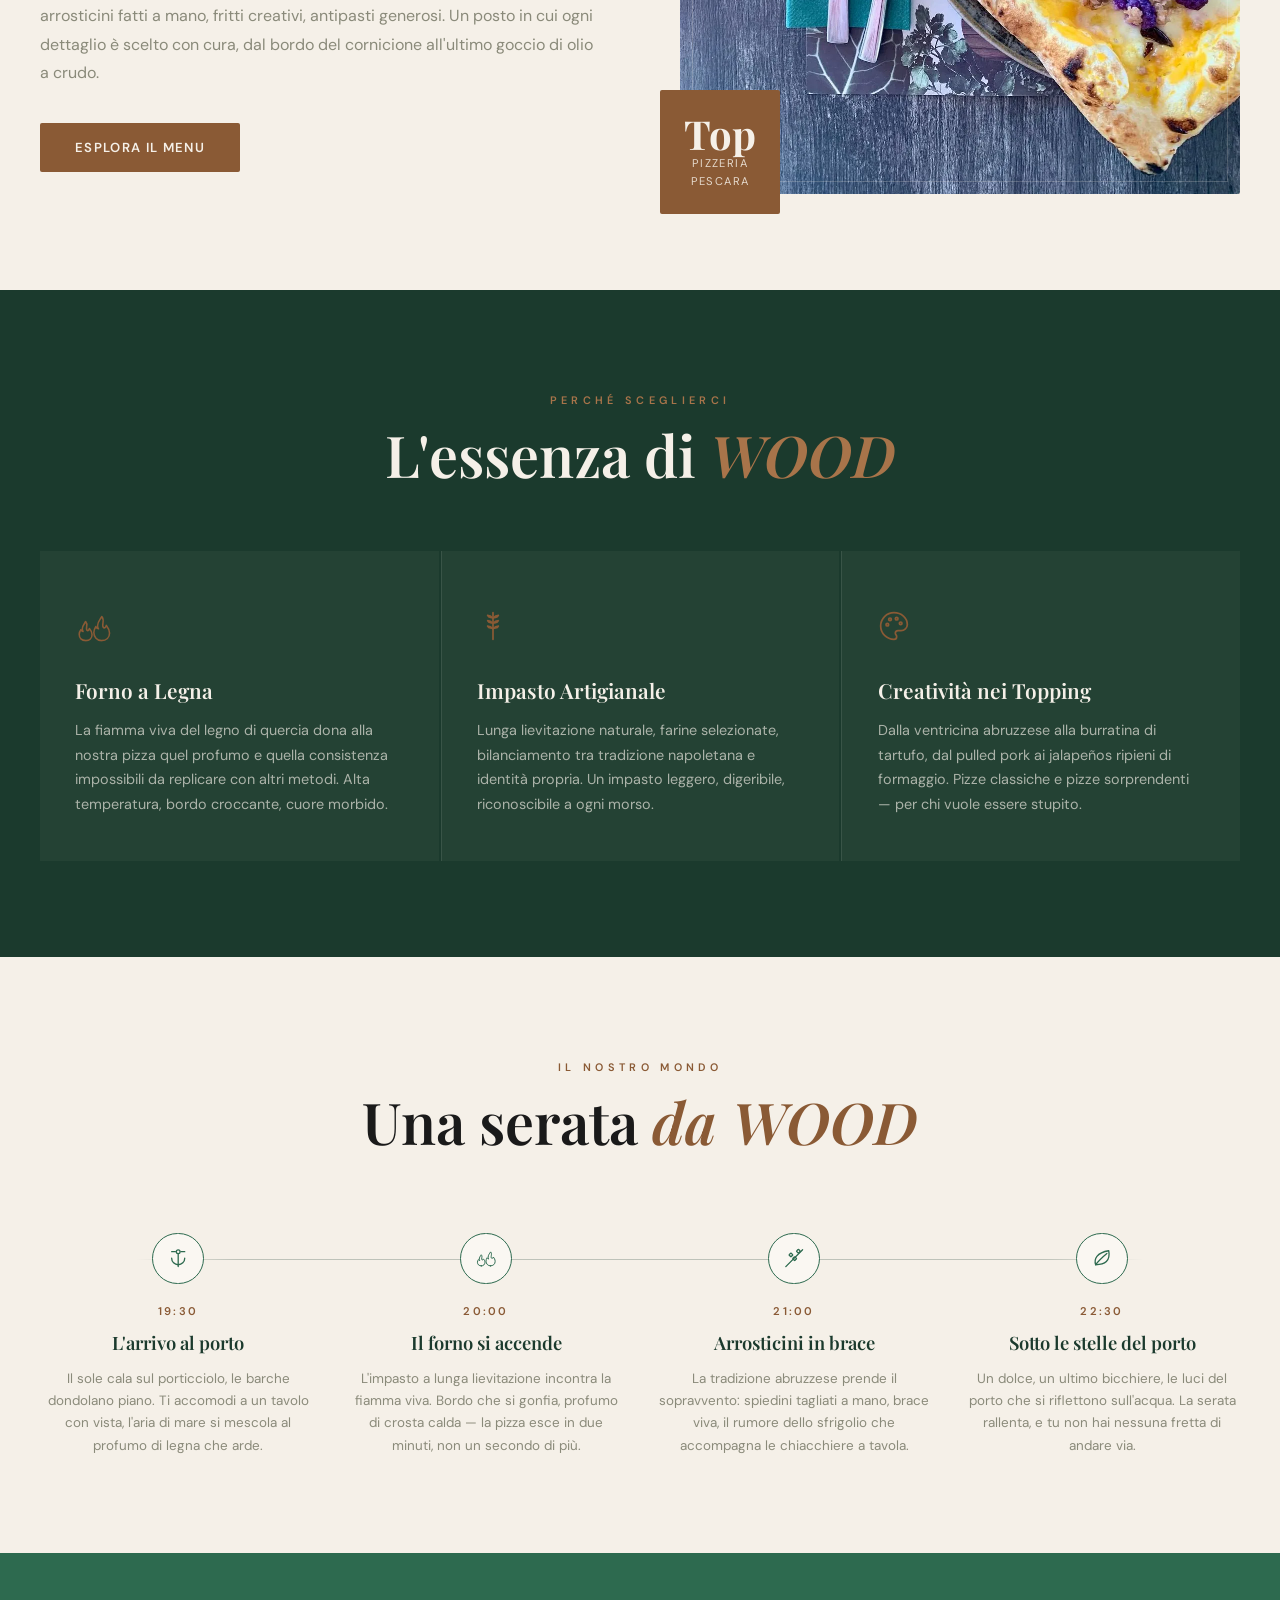
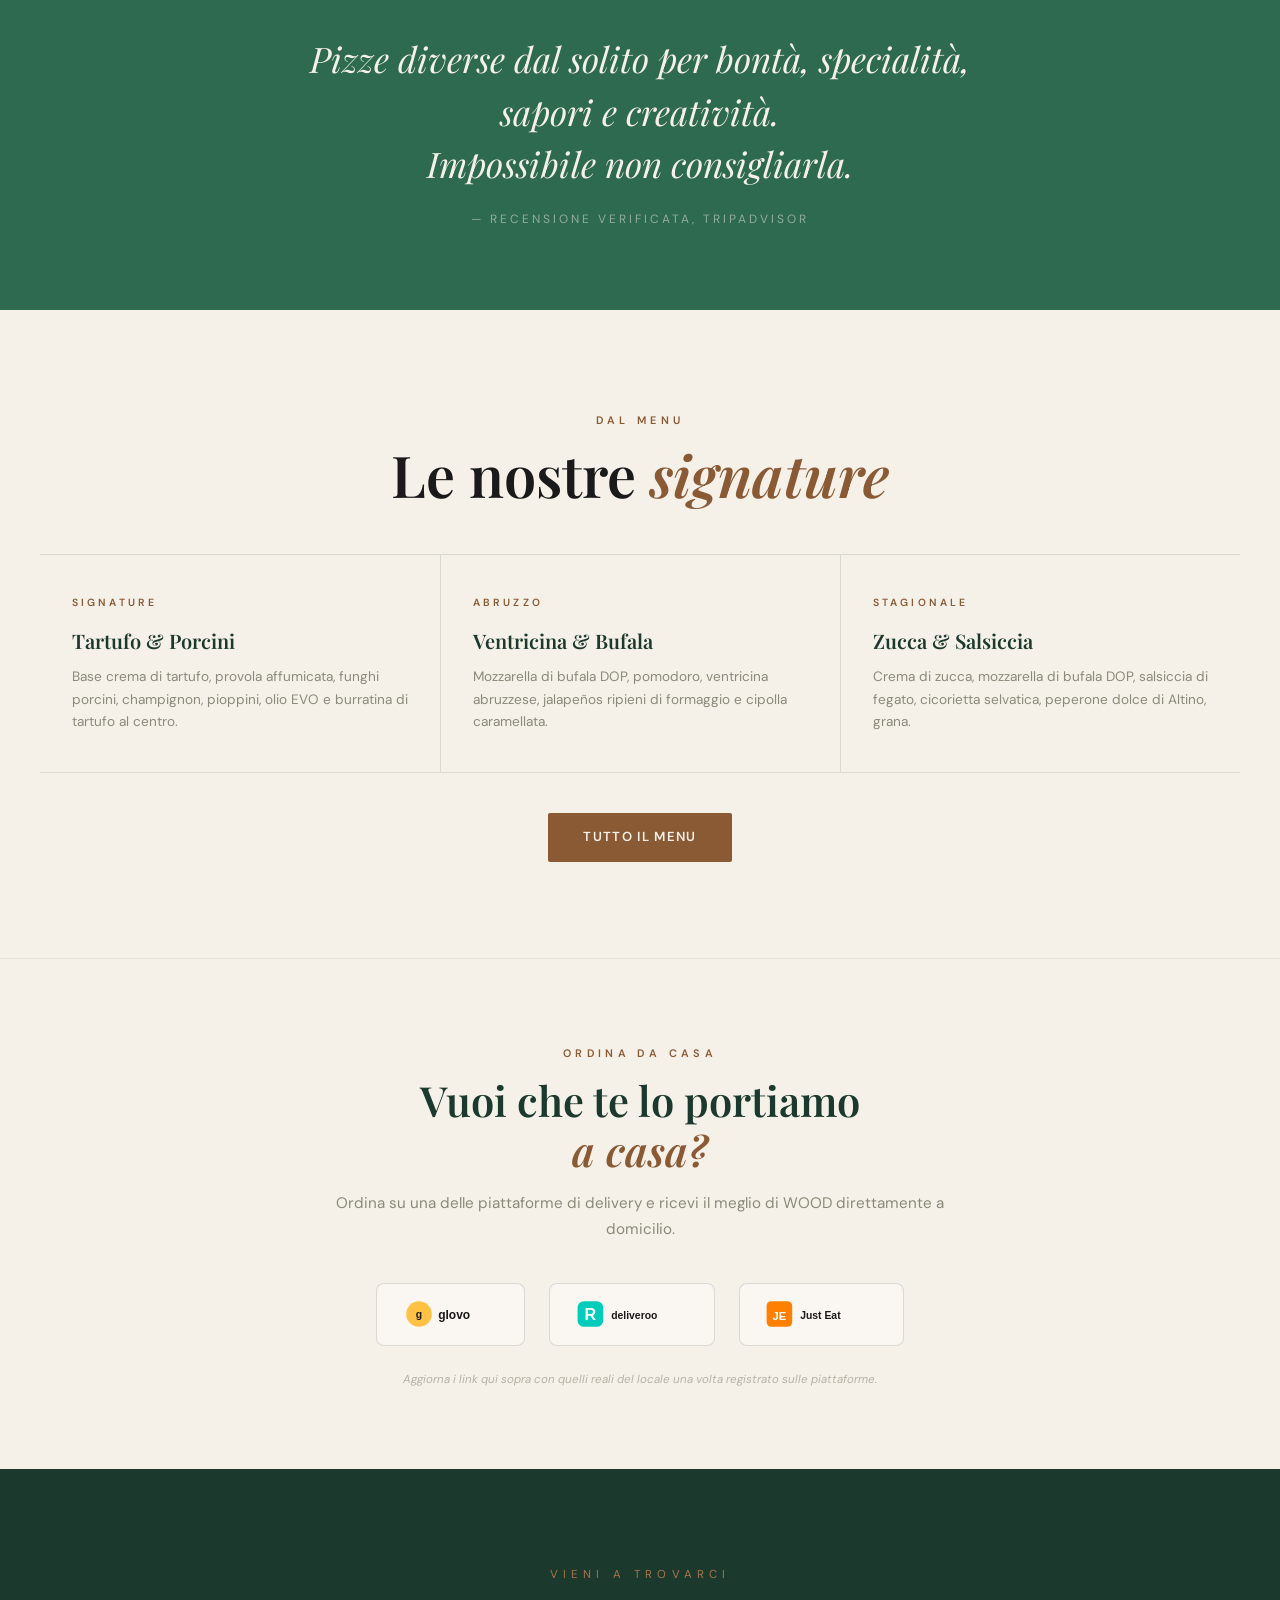
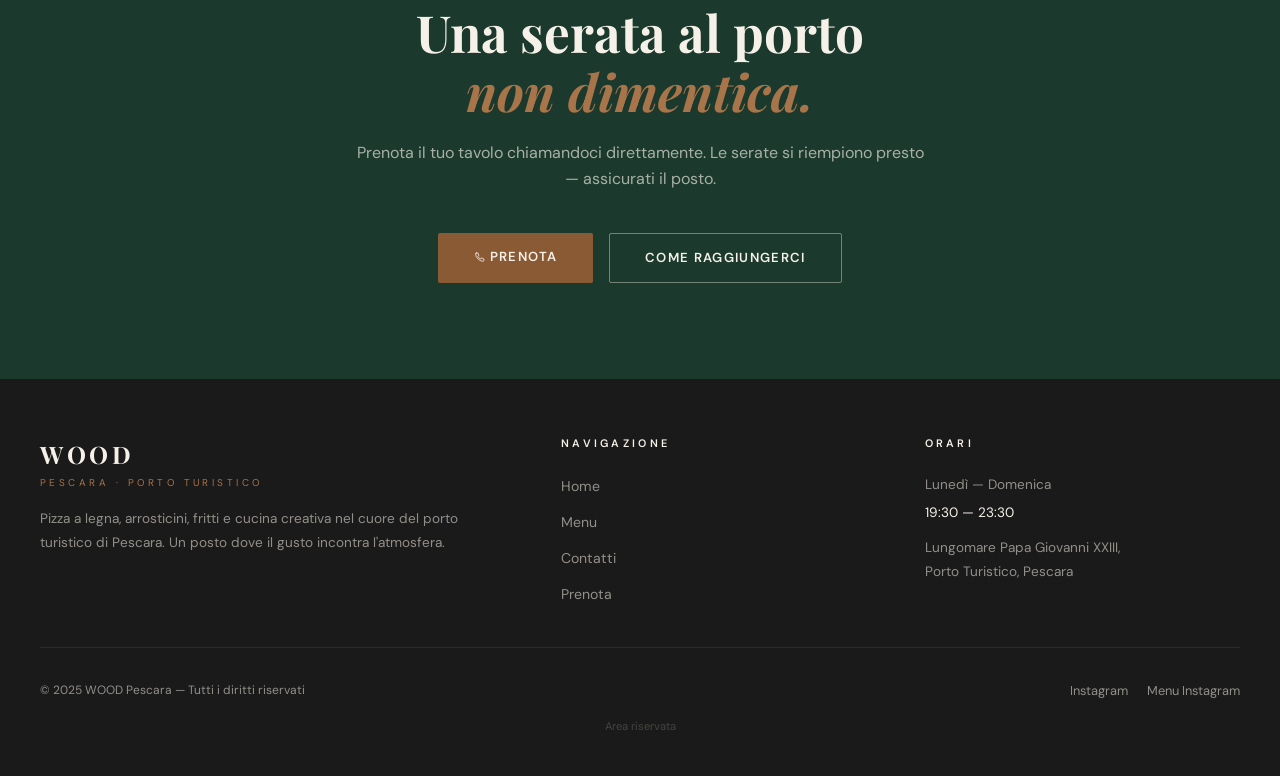
==== commit e250592d: "Add files via upload" ====
--- a/index.html
+++ b/index.html
@@ -72,7 +72,7 @@
   <link rel="stylesheet" href="https://fonts.googleapis.com/css2?family=Playfair+Display:ital,wght@0,400;0,600;0,700;1,400;1,600&family=DM+Sans:wght@300;400;500;600&display=swap" />
 
   <!-- Stili -->
-  <link rel="stylesheet" href="css/style.css?v=20260702" />
+  <link rel="stylesheet" href="css/style.css?v=20260703-2" />
 
   <!-- Preload immagine hero (above the fold) -->
   <link rel="preload" as="image" href="assets/wood-logo-hero.webp" type="image/webp" />
--- a/css/style.css
+++ b/css/style.css
@@ -165,11 +165,13 @@
       rgba(5,4,3,0.5) 100%);
 }
 .hero__content--photo {
+  --hero-content-lift: clamp(4rem, 10vh, 7rem);
   display: flex;
   flex-direction: column;
   justify-content: flex-end;
   min-height: 100vh;
   padding-bottom: 4rem;
+  transform: translateY(calc(-1 * var(--hero-content-lift)));
 }
 .hero__content--photo .hero__eyebrow {
   animation: fadeUp 0.8s ease forwards 0.2s;
@@ -423,15 +425,18 @@
 
 /* ===== TIMELINE SERATA ===== */
 .timeline {
+  --timeline-padding-top: 1rem;
+  --timeline-step-padding-top: 0.5rem;
+  --timeline-marker-size: 3.2rem;
   position: relative;
   display: grid;
   grid-template-columns: repeat(4, 1fr);
   gap: 2rem;
-  padding-top: 1rem;
+  padding-top: var(--timeline-padding-top);
 }
 .timeline__line {
   position: absolute;
-  top: 2.1rem;
+  top: calc(var(--timeline-padding-top) + var(--timeline-step-padding-top) + (var(--timeline-marker-size) / 2));
   left: 8%;
   right: 8%;
   height: 1px;
@@ -444,11 +449,11 @@
 .timeline__step {
   position: relative;
   text-align: center;
-  padding-top: 0.5rem;
+  padding-top: var(--timeline-step-padding-top);
 }
 .timeline__marker {
-  width: 3.2rem;
-  height: 3.2rem;
+  width: var(--timeline-marker-size);
+  height: var(--timeline-marker-size);
   border-radius: 50%;
   background: var(--avorio);
   border: 1.5px solid var(--verde-foglia);
@@ -1439,7 +1444,7 @@
   .timeline__step::before {
     content: '';
     position: absolute;
-    left: 1.55rem;
+    left: 1.6rem;
     top: 1.6rem;
     bottom: 0;
     width: 1px;
@@ -1462,6 +1467,9 @@
   .navbar.scrolled { padding: 0.8rem 1.5rem; }
   .prenota-hero { padding: 5rem 1.5rem 3rem; }
   .footer__bottom { flex-direction: column; gap: 1rem; text-align: center; }
+  .hero__content--photo {
+    --hero-content-lift: clamp(3.2rem, 8vh, 5rem);
+  }
 
   /* Hero mobile — immagine verticale dedicata */
   .hero--photo {
@@ -1578,7 +1586,16 @@
   color: rgba(245,240,232,0.85);
 }
 @media (max-width: 900px) {
-  .lang-toggle { display: none; }
+  .lang-toggle {
+    display: flex;
+    margin-left: auto;
+    margin-right: 0.85rem;
+    flex-shrink: 0;
+  }
+  .lang-toggle button {
+    font-size: 0.68rem;
+    padding: 0.28rem 0.62rem;
+  }
   .whatsapp-btn { bottom: 1.2rem; left: 1.2rem; width: 46px; height: 46px; }
   .whatsapp-btn svg { width: 24px; height: 24px; }
   #cookie-banner { padding: 1rem 1.2rem; }
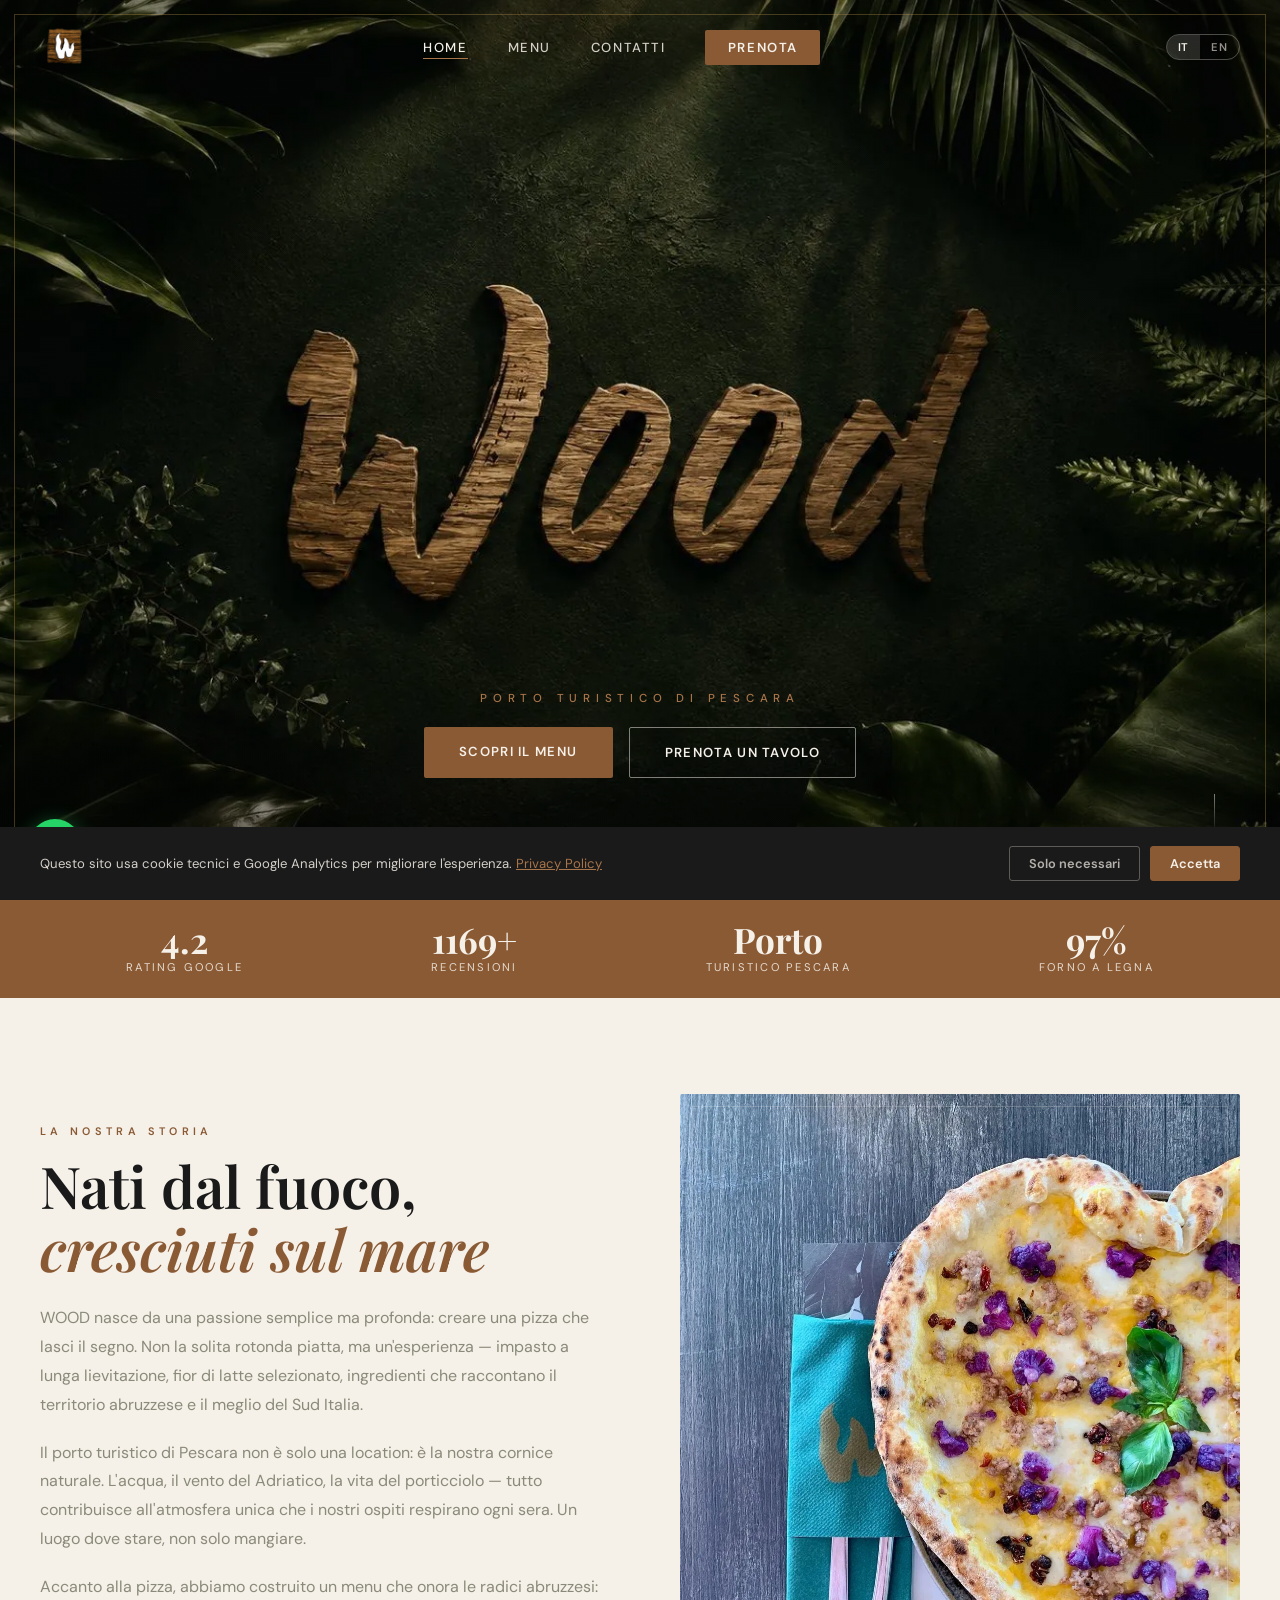
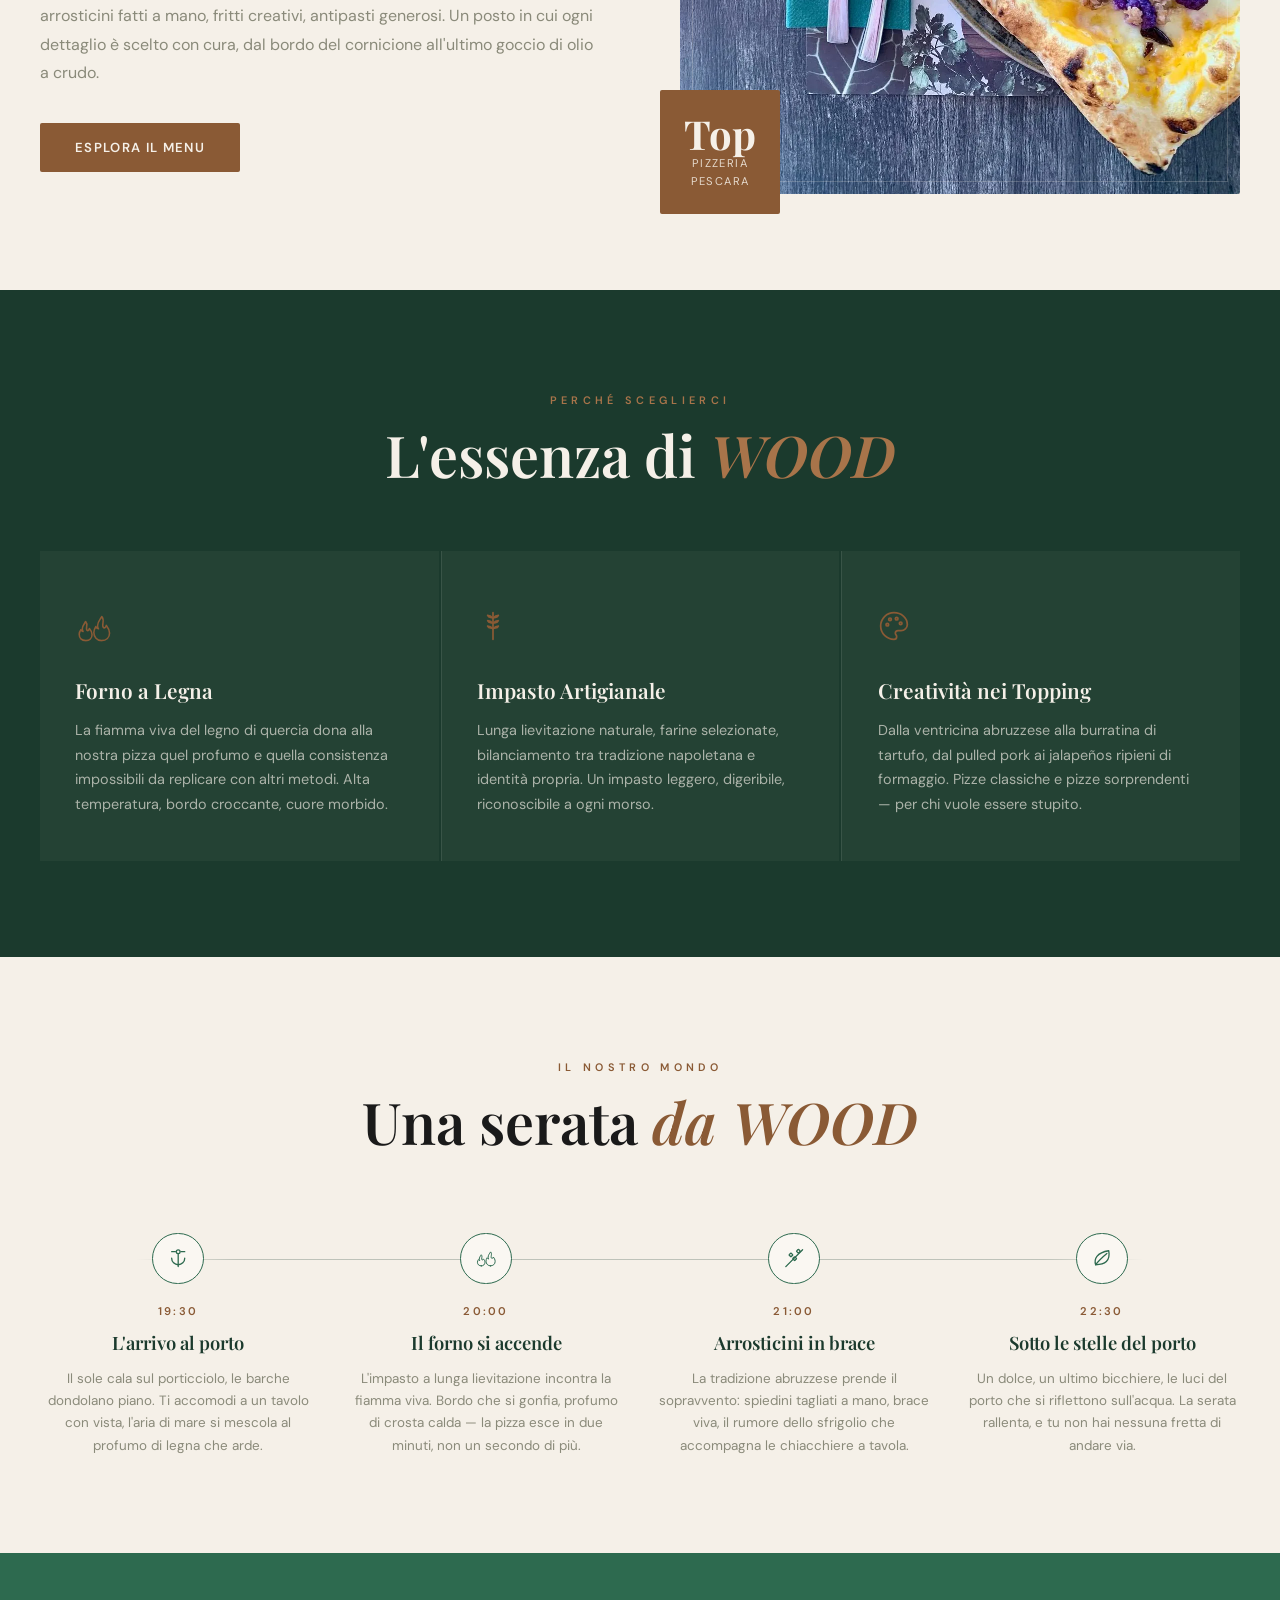
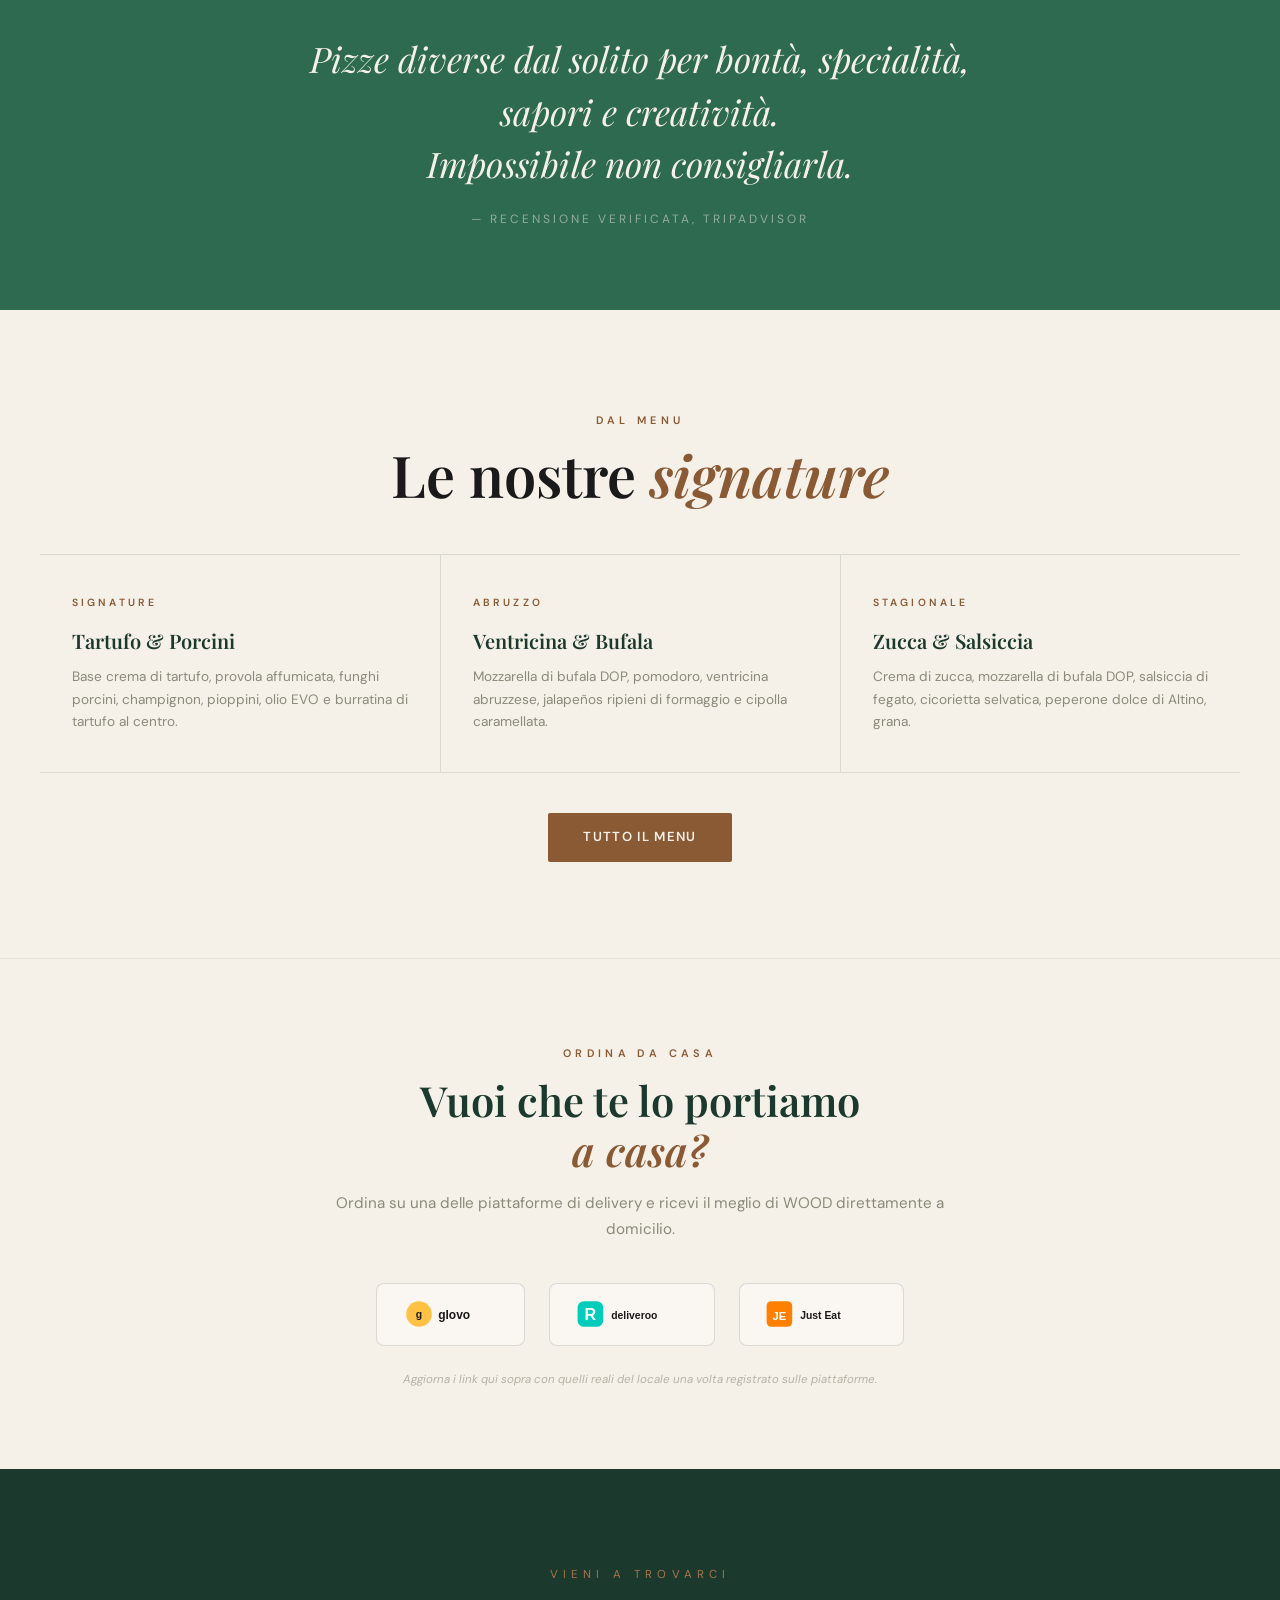
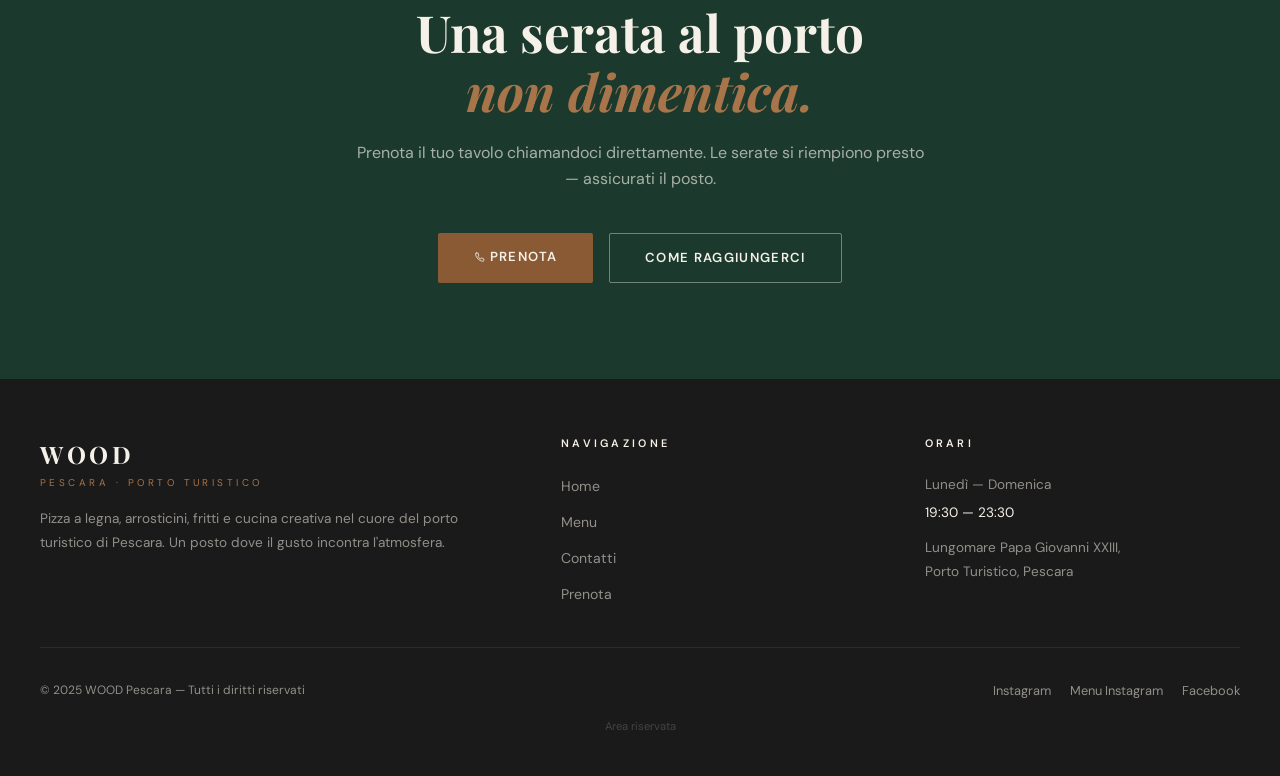
==== commit c9a9b1c3: "Add files via upload" ====
--- a/index.html
+++ b/index.html
@@ -72,7 +72,7 @@
   <link rel="stylesheet" href="https://fonts.googleapis.com/css2?family=Playfair+Display:ital,wght@0,400;0,600;0,700;1,400;1,600&family=DM+Sans:wght@300;400;500;600&display=swap" />
 
   <!-- Stili -->
-  <link rel="stylesheet" href="css/style.css?v=20260703-2" />
+  <link rel="stylesheet" href="css/style.css?v=20260708" />
 
   <!-- Preload immagine hero (above the fold) -->
   <link rel="preload" as="image" href="assets/wood-logo-hero.webp" type="image/webp" />
@@ -382,6 +382,7 @@
     <div class="footer__social">
       <a href="https://www.instagram.com/wood_pescara/" target="_blank" rel="noopener">Instagram</a>
       <a href="https://www.instagram.com/wood_pescara_menu/" target="_blank" rel="noopener">Menu Instagram</a>
+      <a href="https://www.facebook.com/woodpescara/" target="_blank" rel="noopener">Facebook</a>
     </div>
   </div>
   <p style="text-align:center; padding: 1rem 0 0.5rem; font-size:0.7rem; opacity:0.35;">
--- a/css/style.css
+++ b/css/style.css
@@ -659,6 +659,7 @@
   align-items: flex-start;
   gap: 1rem;
   margin-bottom: 0.4rem;
+  min-width: 0;
 }
 .menu-item__name {
   font-family: var(--ff-display);
@@ -666,17 +667,24 @@
   font-weight: 600;
   color: var(--verde-bosco);
   flex: 1;
+  min-width: 0;
 }
 .menu-item__price {
   font-weight: 600;
   color: var(--terracotta);
   font-size: 0.95rem;
-  white-space: nowrap;
-}
+  white-space: normal;
+  overflow-wrap: anywhere;
+  text-align: right;
+  line-height: 1.45;
+  max-width: 58%;
+}
+.menu-item__price:empty { display: none; }
 .menu-item__desc {
   font-size: 0.82rem;
   color: var(--grigio);
   line-height: 1.6;
+  overflow-wrap: anywhere;
 }
 .menu-item__tag {
   display: inline-block;
@@ -796,7 +804,7 @@
   max-width: var(--max-w);
   margin: 0 auto;
   display: grid;
-  grid-template-columns: repeat(4, 1fr);
+  grid-template-columns: repeat(auto-fit, minmax(190px, 1fr));
   gap: 1px;
   background: rgba(27,58,45,0.08);
 }
@@ -826,6 +834,11 @@
   color: var(--verde-bosco);
   font-weight: 500;
   line-height: 1.3;
+}
+.info-pill__value--links {
+  display: flex;
+  flex-wrap: wrap;
+  gap: 0.35rem 0.75rem;
 }
 .info-pill__value a { color: var(--verde-foglia); }
 .info-pill__value a:hover { color: var(--terracotta); }
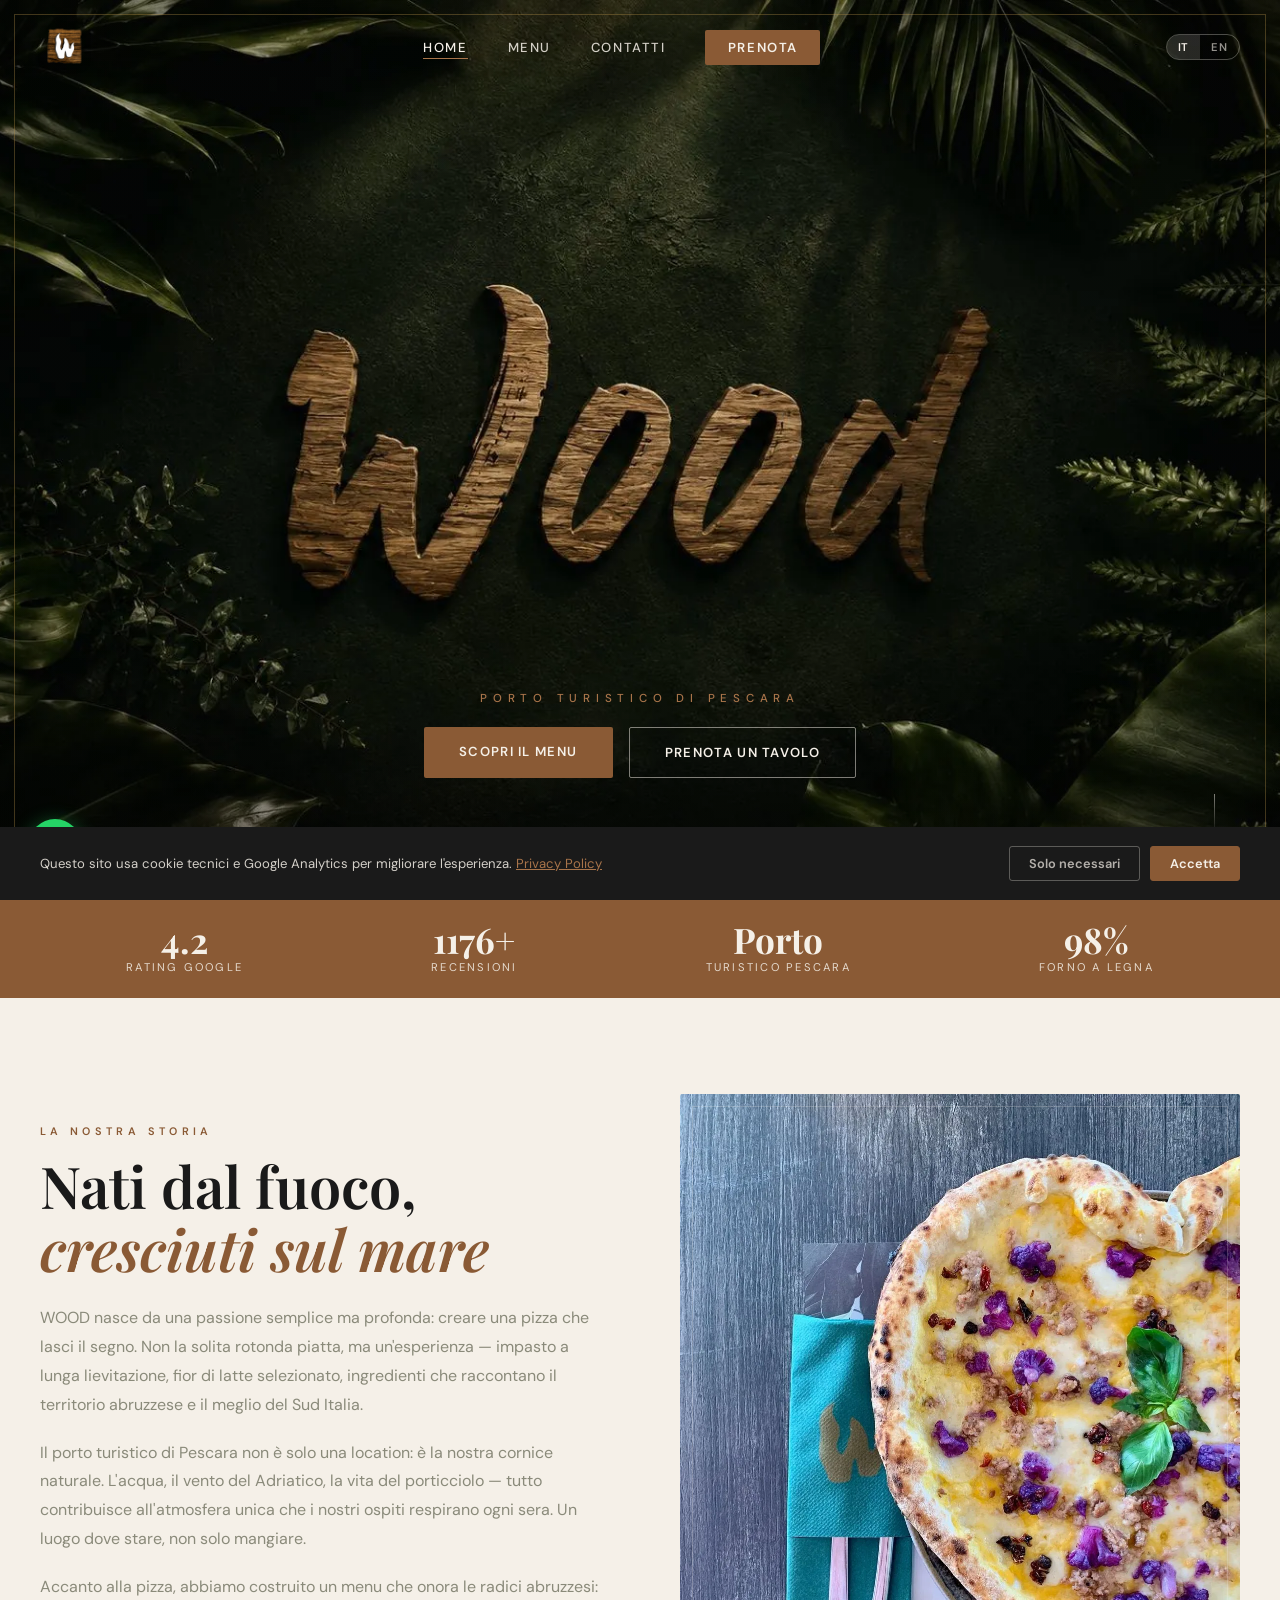
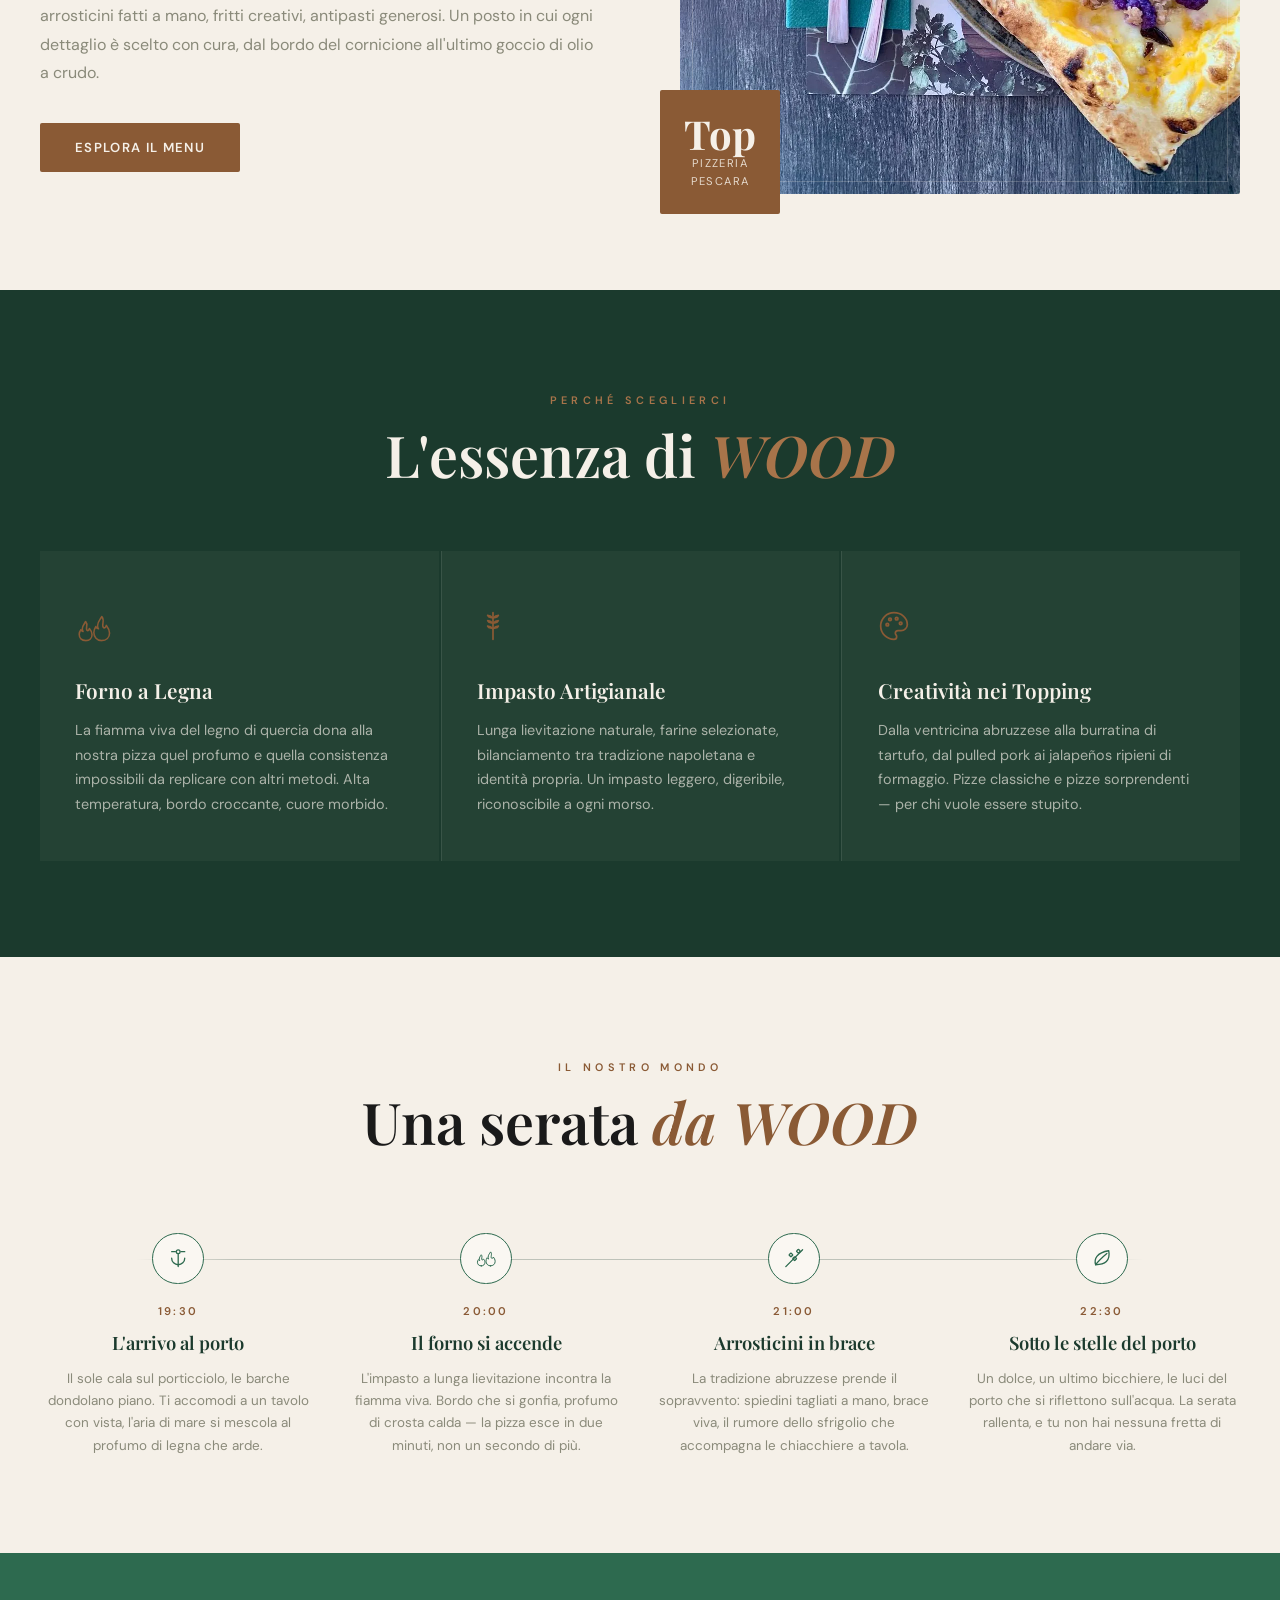
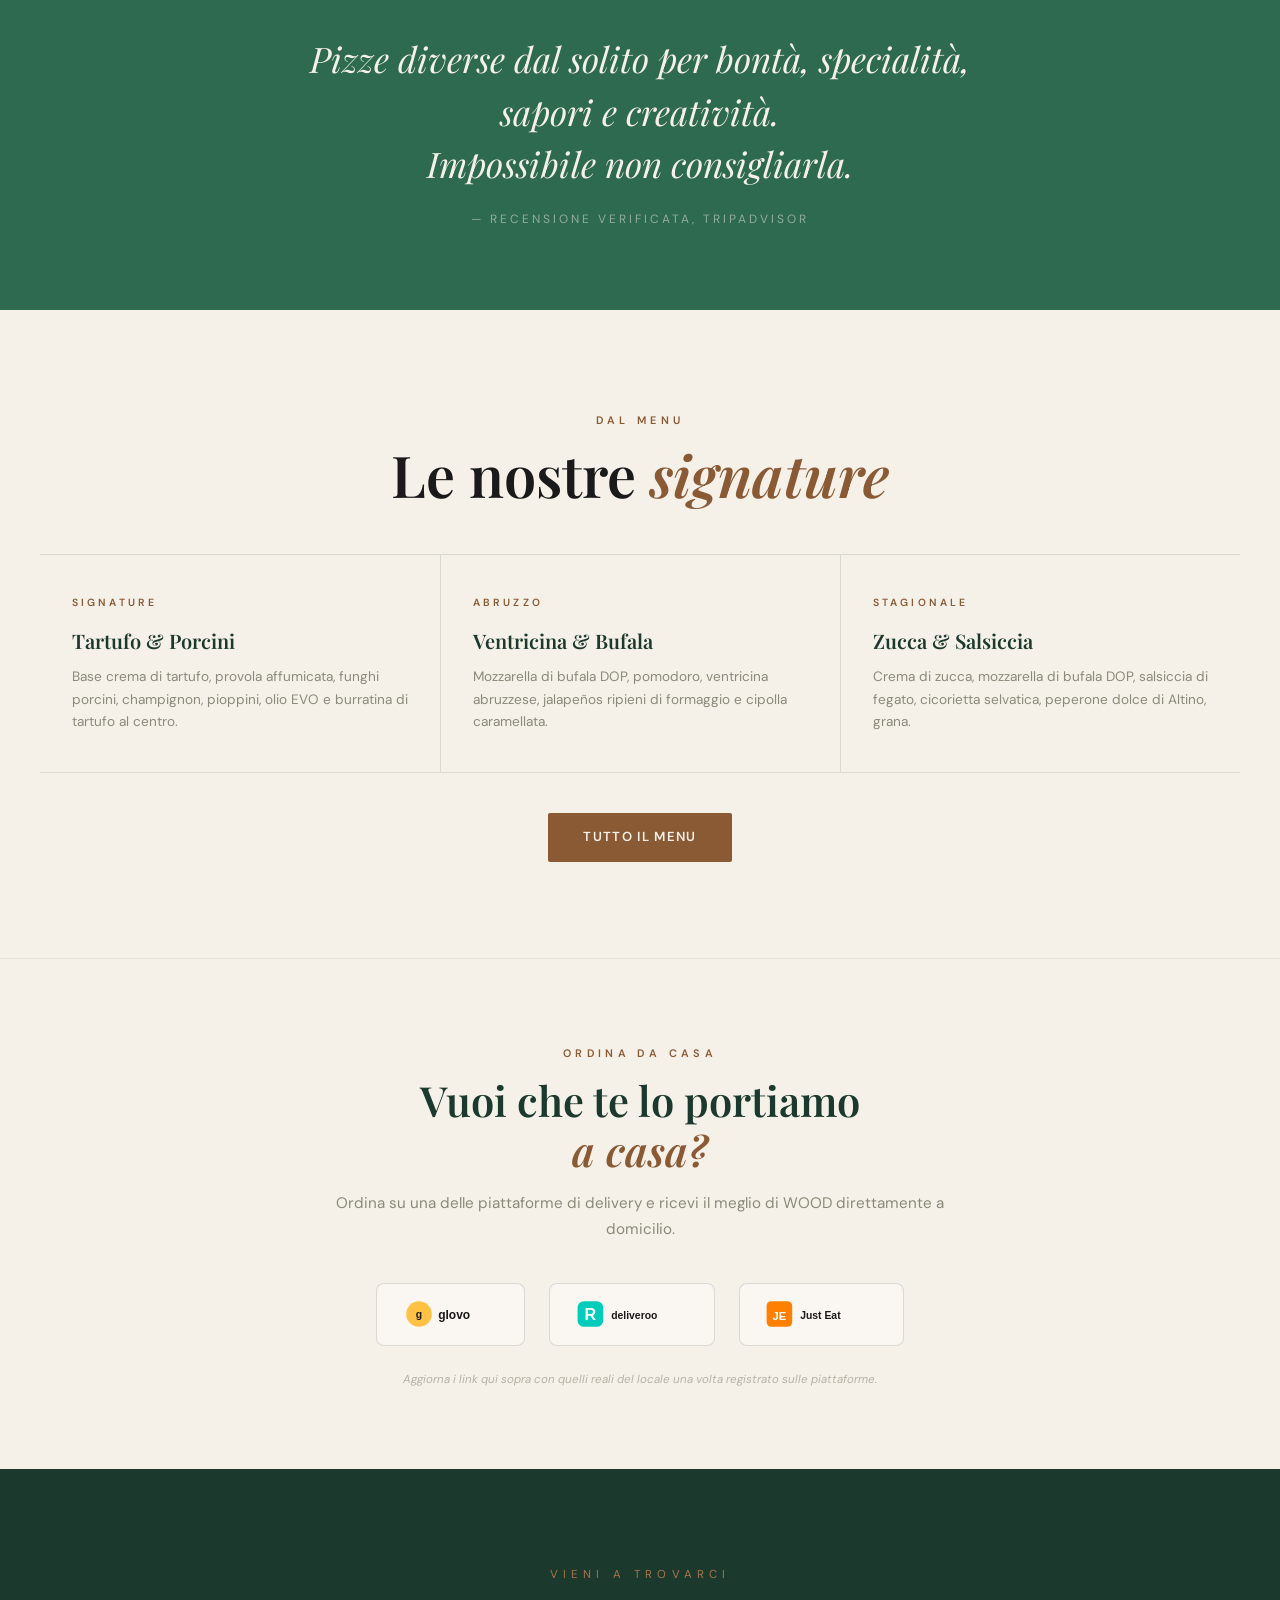
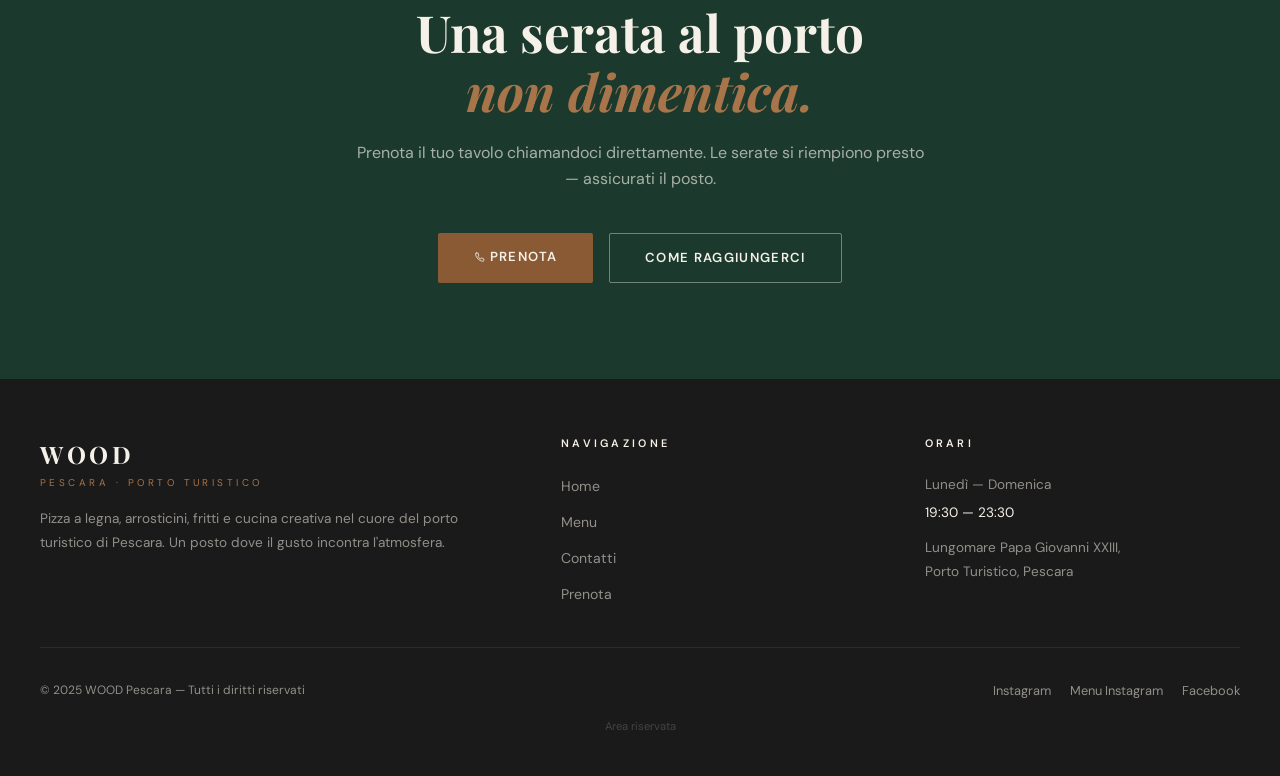
==== commit 85fa1818: "Add files via upload" ====
--- a/index.html
+++ b/index.html
@@ -8,14 +8,18 @@
   <title>WOOD Pescara — Pizzeria Forno a Legna al Porto Turistico</title>
   <meta name="description" content="WOOD Pescara: pizzeria gourmet al porto turistico di Pescara. Pizza napoletana a legna, arrosticini abruzzesi, fritti e cucina creativa. Prenota chiamando il 392 008 5666." />
   <meta name="keywords" content="pizzeria pescara, pizza legna pescara, arrosticini pescara, ristorante porto pescara, WOOD pescara" />
-  <link rel="canonical" href="https://alessandroricci136-glitch.github.io/wood-pescara/index.html" />
+  <link rel="canonical" href="https://wood-pescara.vercel.app/index.html" />
 
   <!-- Open Graph (anteprima WhatsApp, Facebook, Telegram) -->
   <meta property="og:type"        content="restaurant" />
   <meta property="og:title"       content="WOOD Pescara — Pizzeria Forno a Legna" />
   <meta property="og:description" content="Pizza napoletana a legna, arrosticini abruzzesi e cucina creativa al porto turistico di Pescara." />
-  <meta property="og:image"       content="https://alessandroricci136-glitch.github.io/wood-pescara/assets/wood-logo-hero.jpg" />
-  <meta property="og:url"         content="https://alessandroricci136-glitch.github.io/wood-pescara/index.html" />
+  <meta property="og:image"       content="https://wood-pescara.vercel.app/assets/wood-logo-hero.jpg" />
+  <meta property="og:image:secure_url" content="https://wood-pescara.vercel.app/assets/wood-logo-hero.jpg" />
+  <meta property="og:image:type"  content="image/jpeg" />
+  <meta property="og:image:width" content="1200" />
+  <meta property="og:image:height" content="630" />
+  <meta property="og:url"         content="https://wood-pescara.vercel.app/index.html" />
   <meta property="og:locale"      content="it_IT" />
   <meta property="og:locale:alternate" content="en_US" />
 
@@ -23,7 +27,7 @@
   <meta name="twitter:card"        content="summary_large_image" />
   <meta name="twitter:title"       content="WOOD Pescara — Pizzeria Forno a Legna" />
   <meta name="twitter:description" content="Pizza napoletana a legna e arrosticini al porto di Pescara." />
-  <meta name="twitter:image"       content="https://alessandroricci136-glitch.github.io/wood-pescara/assets/wood-logo-hero.jpg" />
+  <meta name="twitter:image"       content="https://wood-pescara.vercel.app/assets/wood-logo-hero.jpg" />
 
   <!-- Schema.org Restaurant -->
   <script type="application/ld+json">
@@ -32,7 +36,7 @@
     "@type": "Restaurant",
     "name": "WOOD Pescara",
     "description": "Pizzeria con forno a legna, arrosticini abruzzesi e cucina creativa al porto turistico di Pescara.",
-    "url": "https://alessandroricci136-glitch.github.io/wood-pescara/",
+    "url": "https://wood-pescara.vercel.app/",
     "telephone": "+393920085666",
     "servesCuisine": ["Pizza Napoletana", "Cucina Abruzzese", "Cucina Italiana"],
     "priceRange": "€€",
@@ -57,9 +61,9 @@
         "closes": "23:30"
       }
     ],
-    "menu": "https://alessandroricci136-glitch.github.io/wood-pescara/menu.html",
+    "menu": "https://wood-pescara.vercel.app/menu.html",
     "acceptsReservations": true,
-    "image": "https://alessandroricci136-glitch.github.io/wood-pescara/assets/wood-logo-hero.jpg"
+    "image": "https://wood-pescara.vercel.app/assets/wood-logo-hero.jpg"
   }
   </script>
 
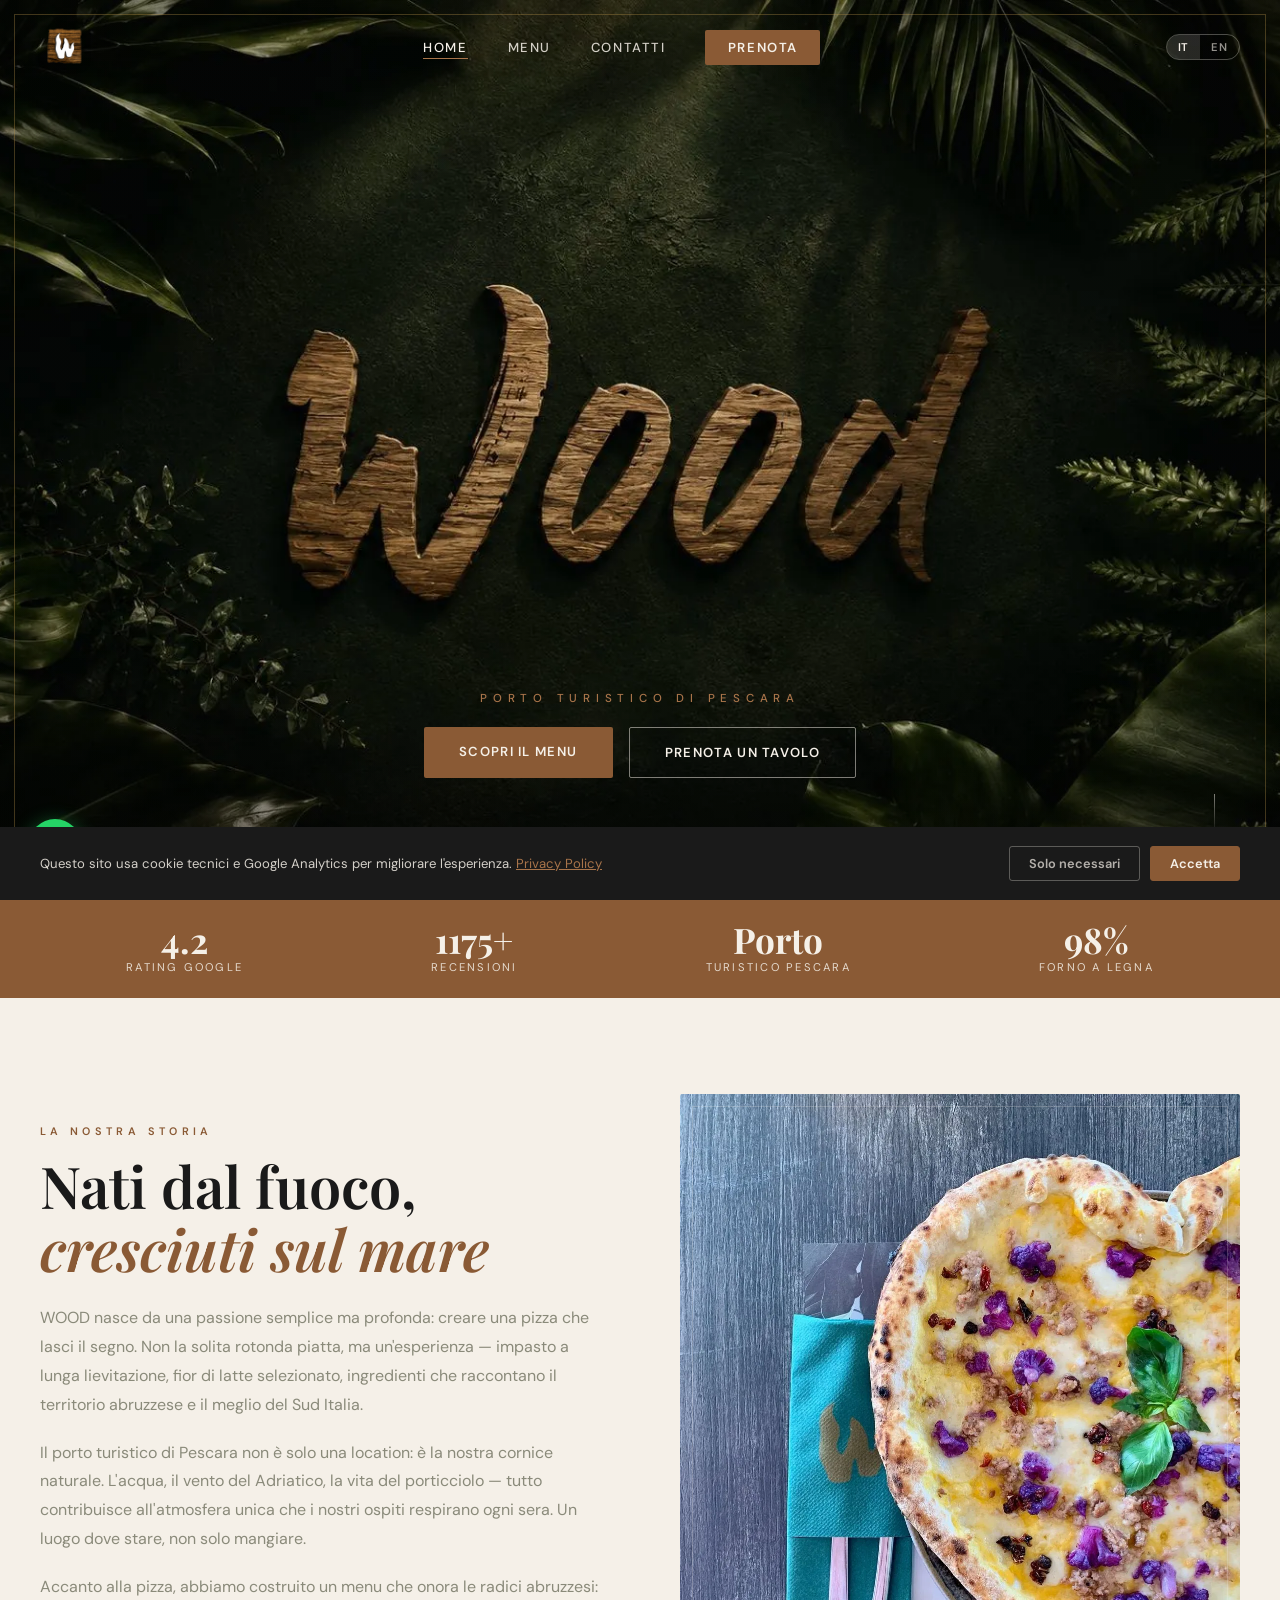
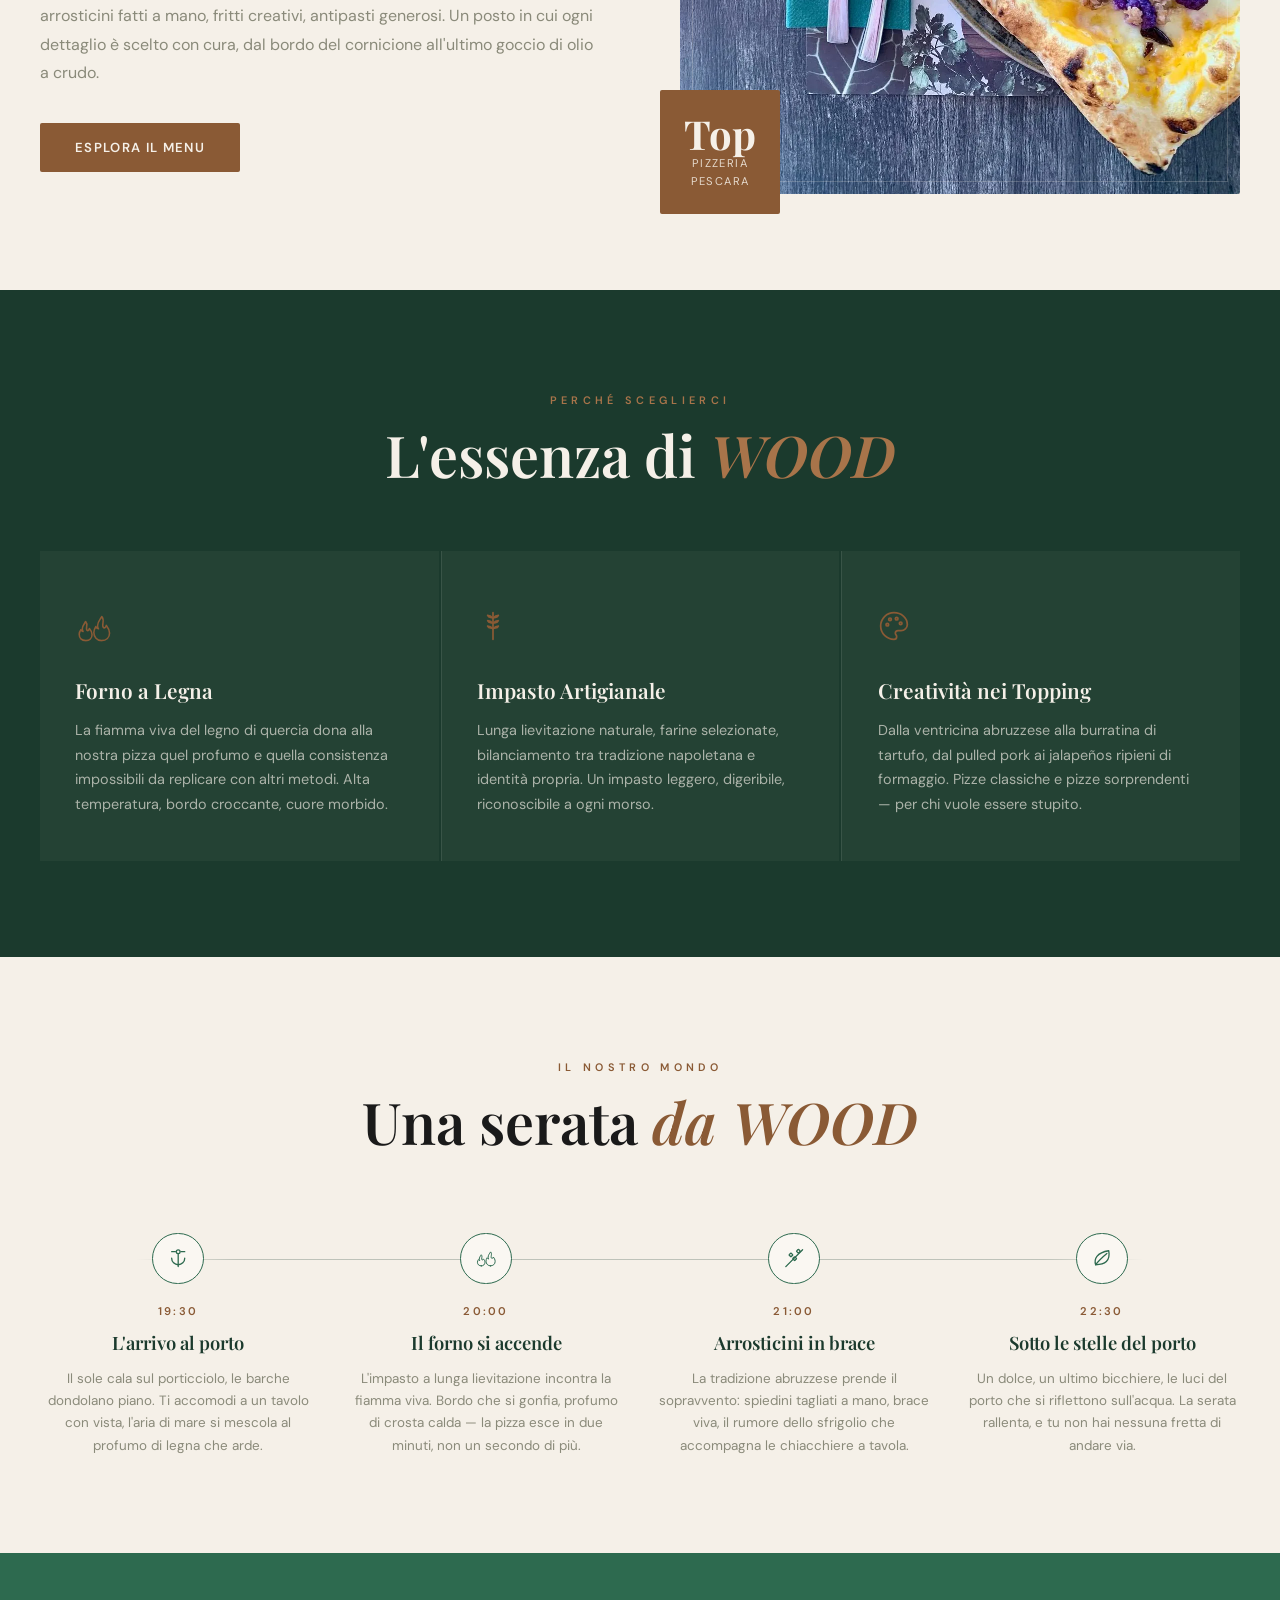
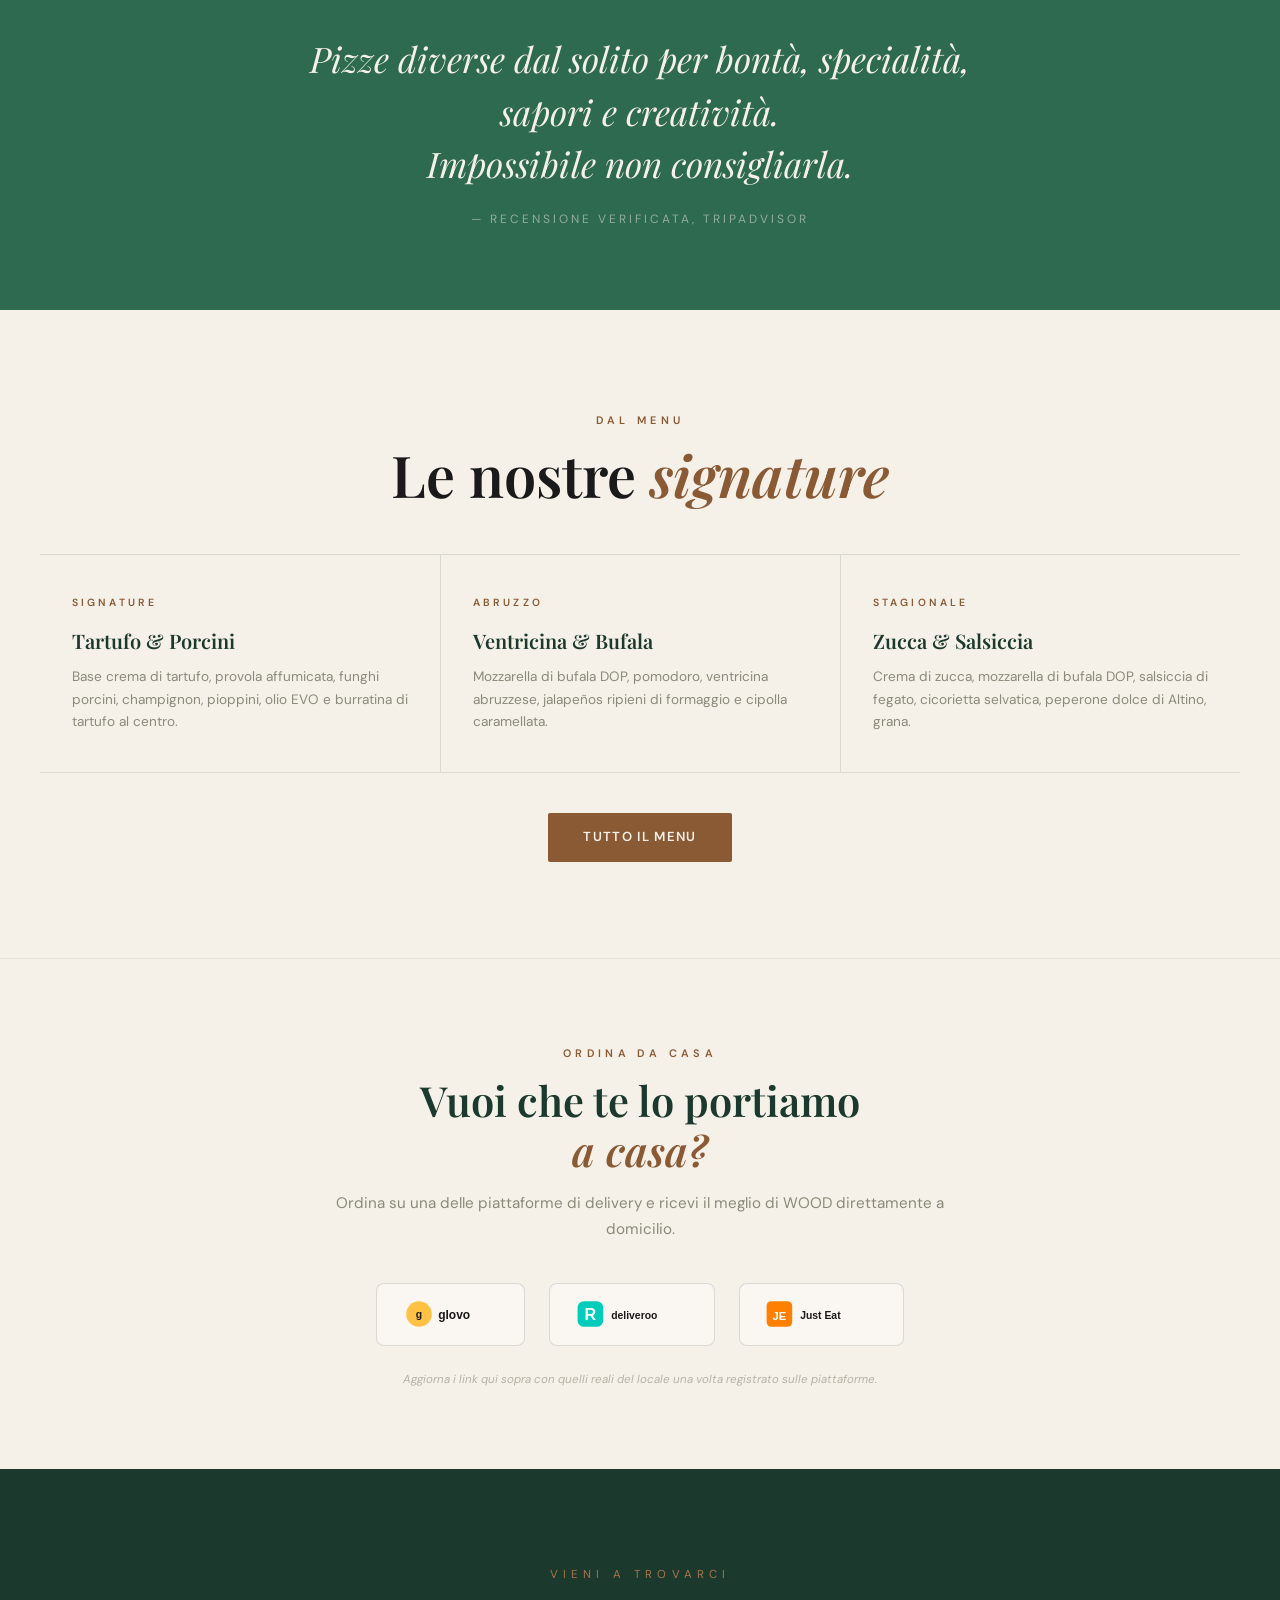
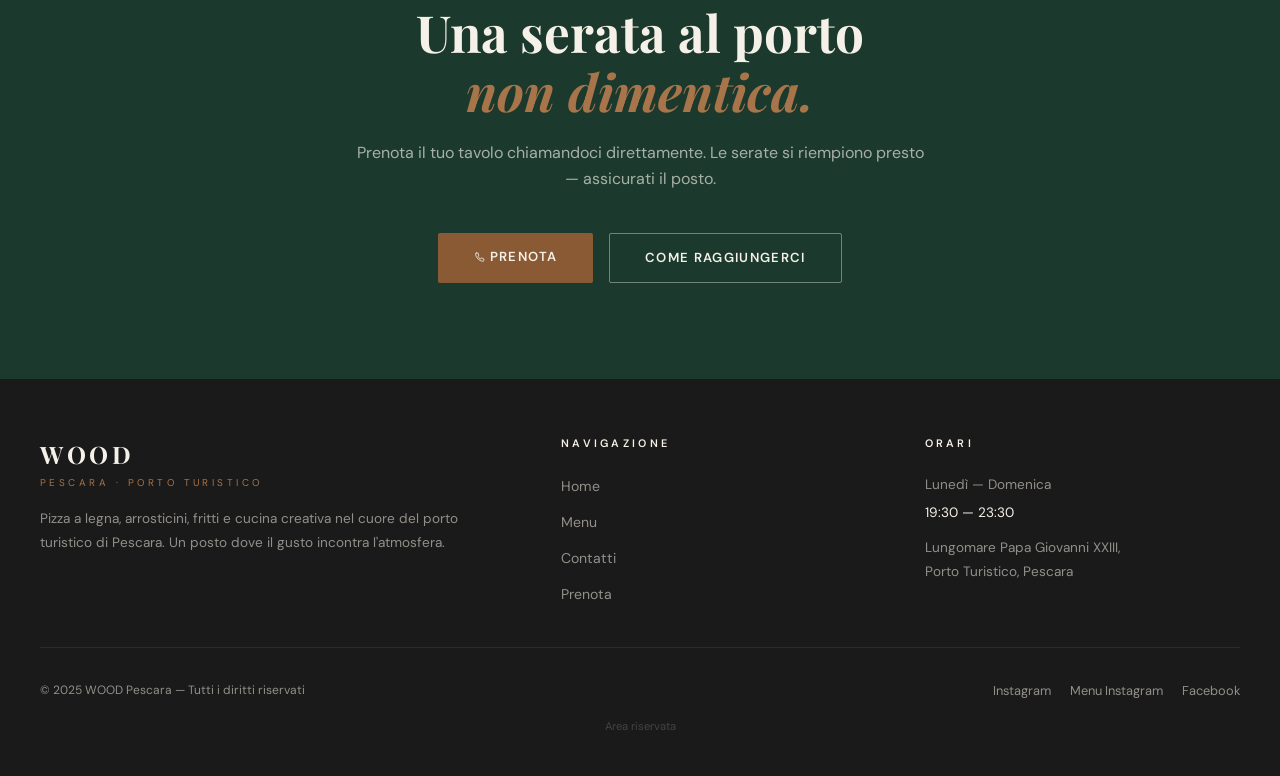
==== commit 2ebec2b0: "Add files via upload" ====
--- a/index.html
+++ b/index.html
@@ -396,7 +396,7 @@
 
 <script src="js/icons.js"></script>
 <script src="js/main.js"></script>
-<script src="js/cookie-banner.js"></script>
+<script src="js/cookie-banner.js?v=20260708-analytics"></script>
 <script type="module">
   import { initLangToggle, getLang, applyLang } from './js/lang.js';
   initLangToggle();
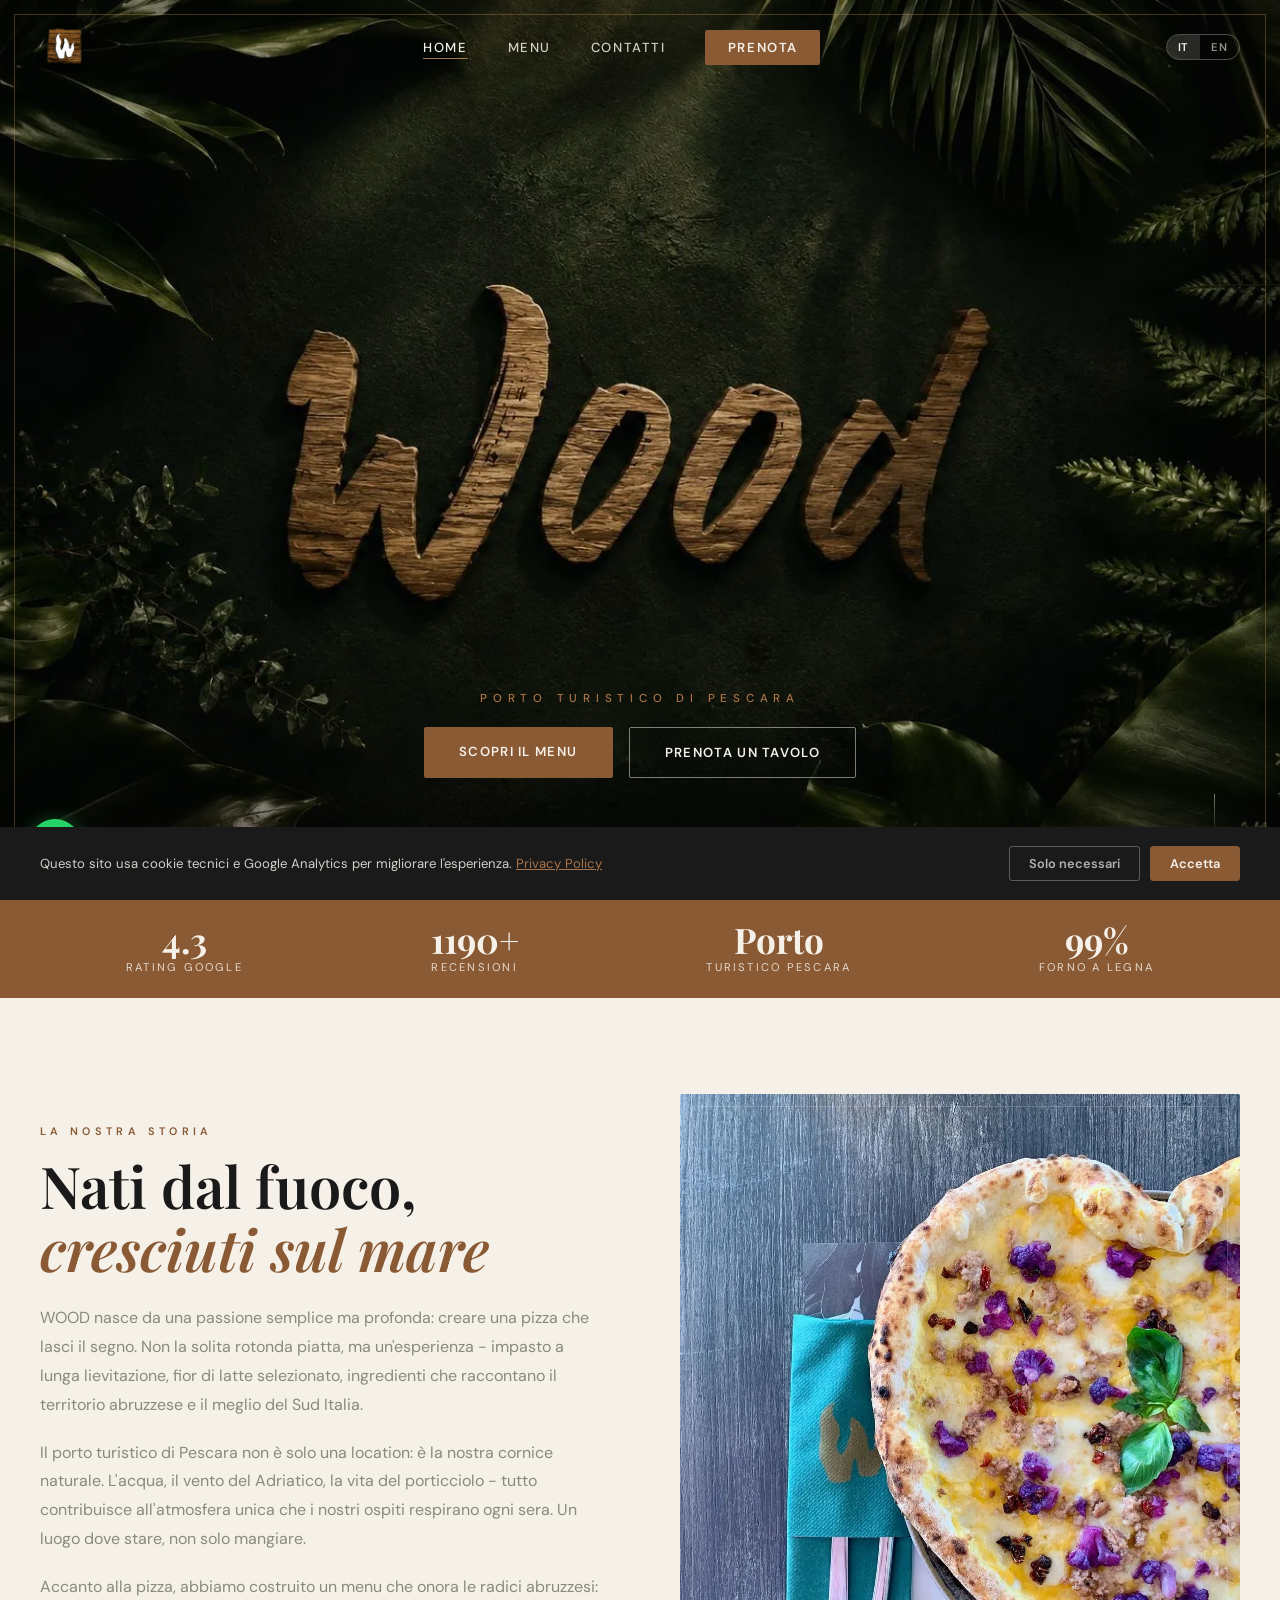
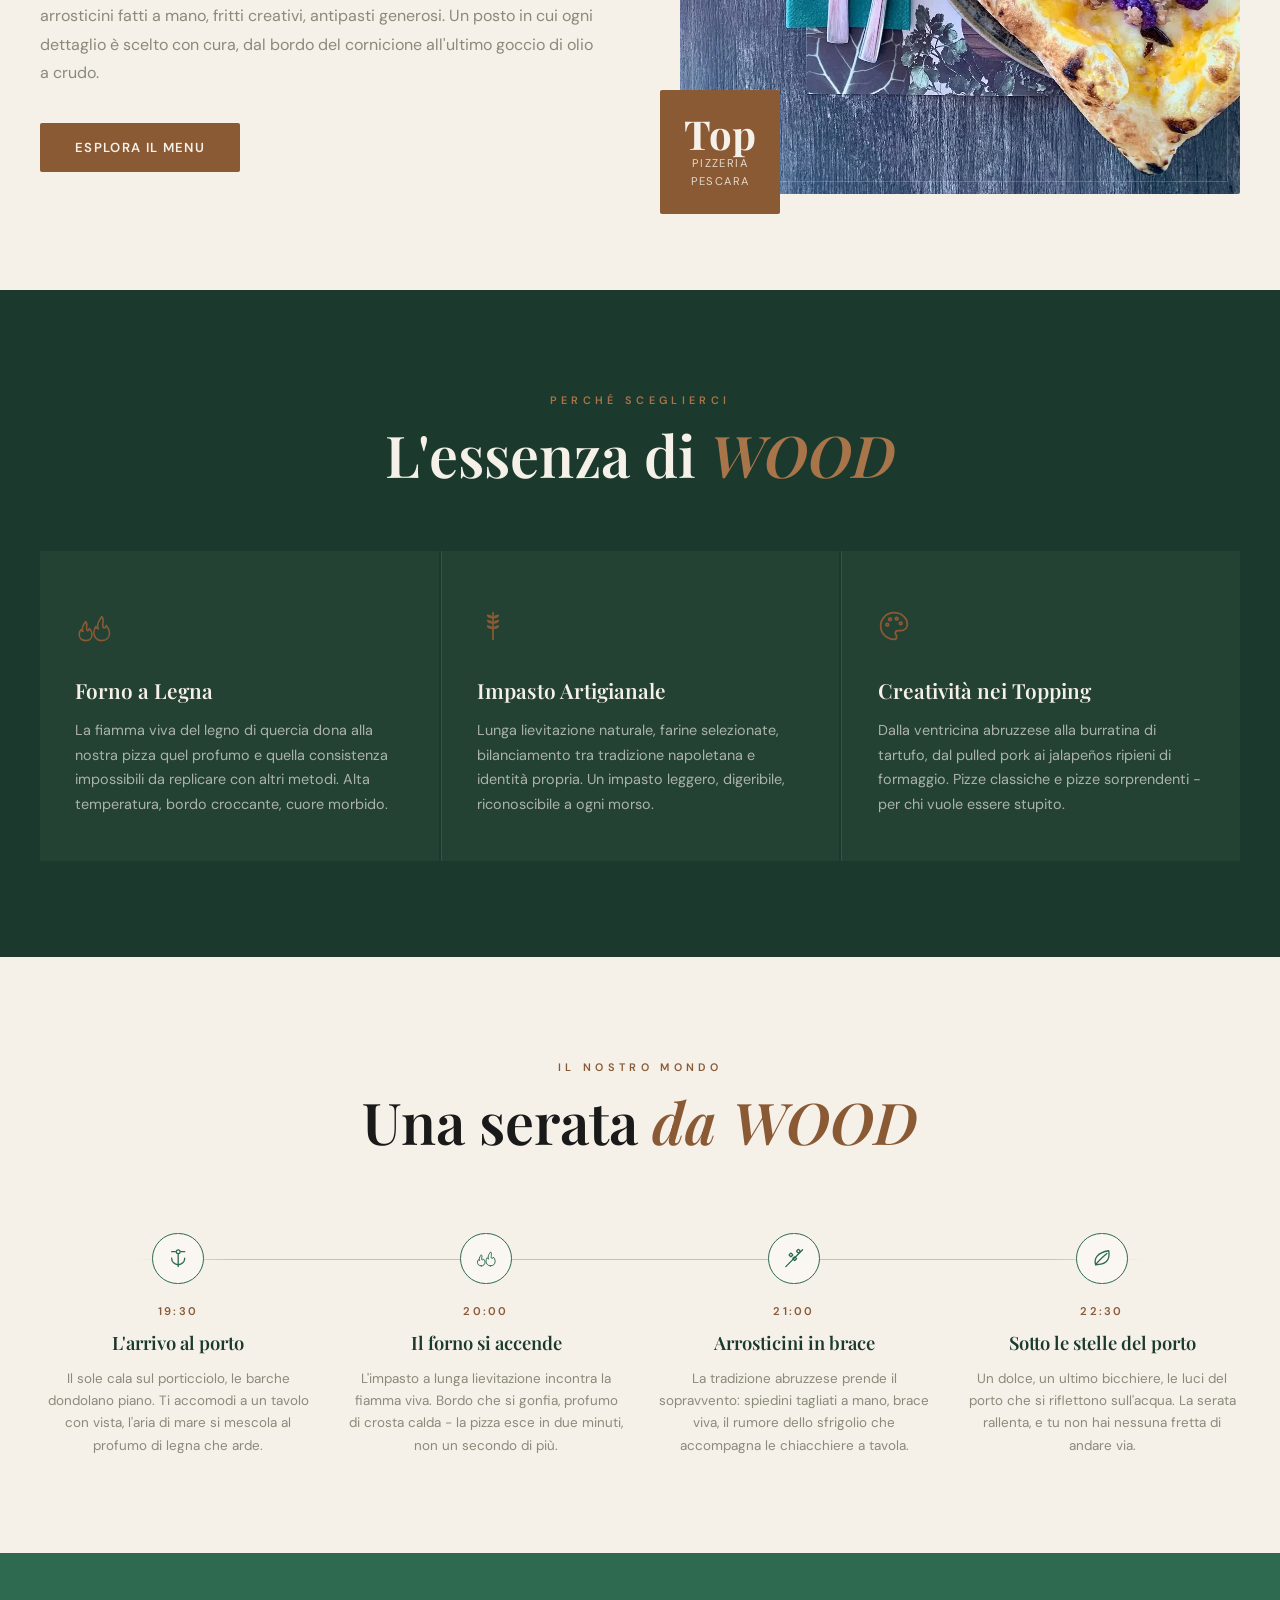
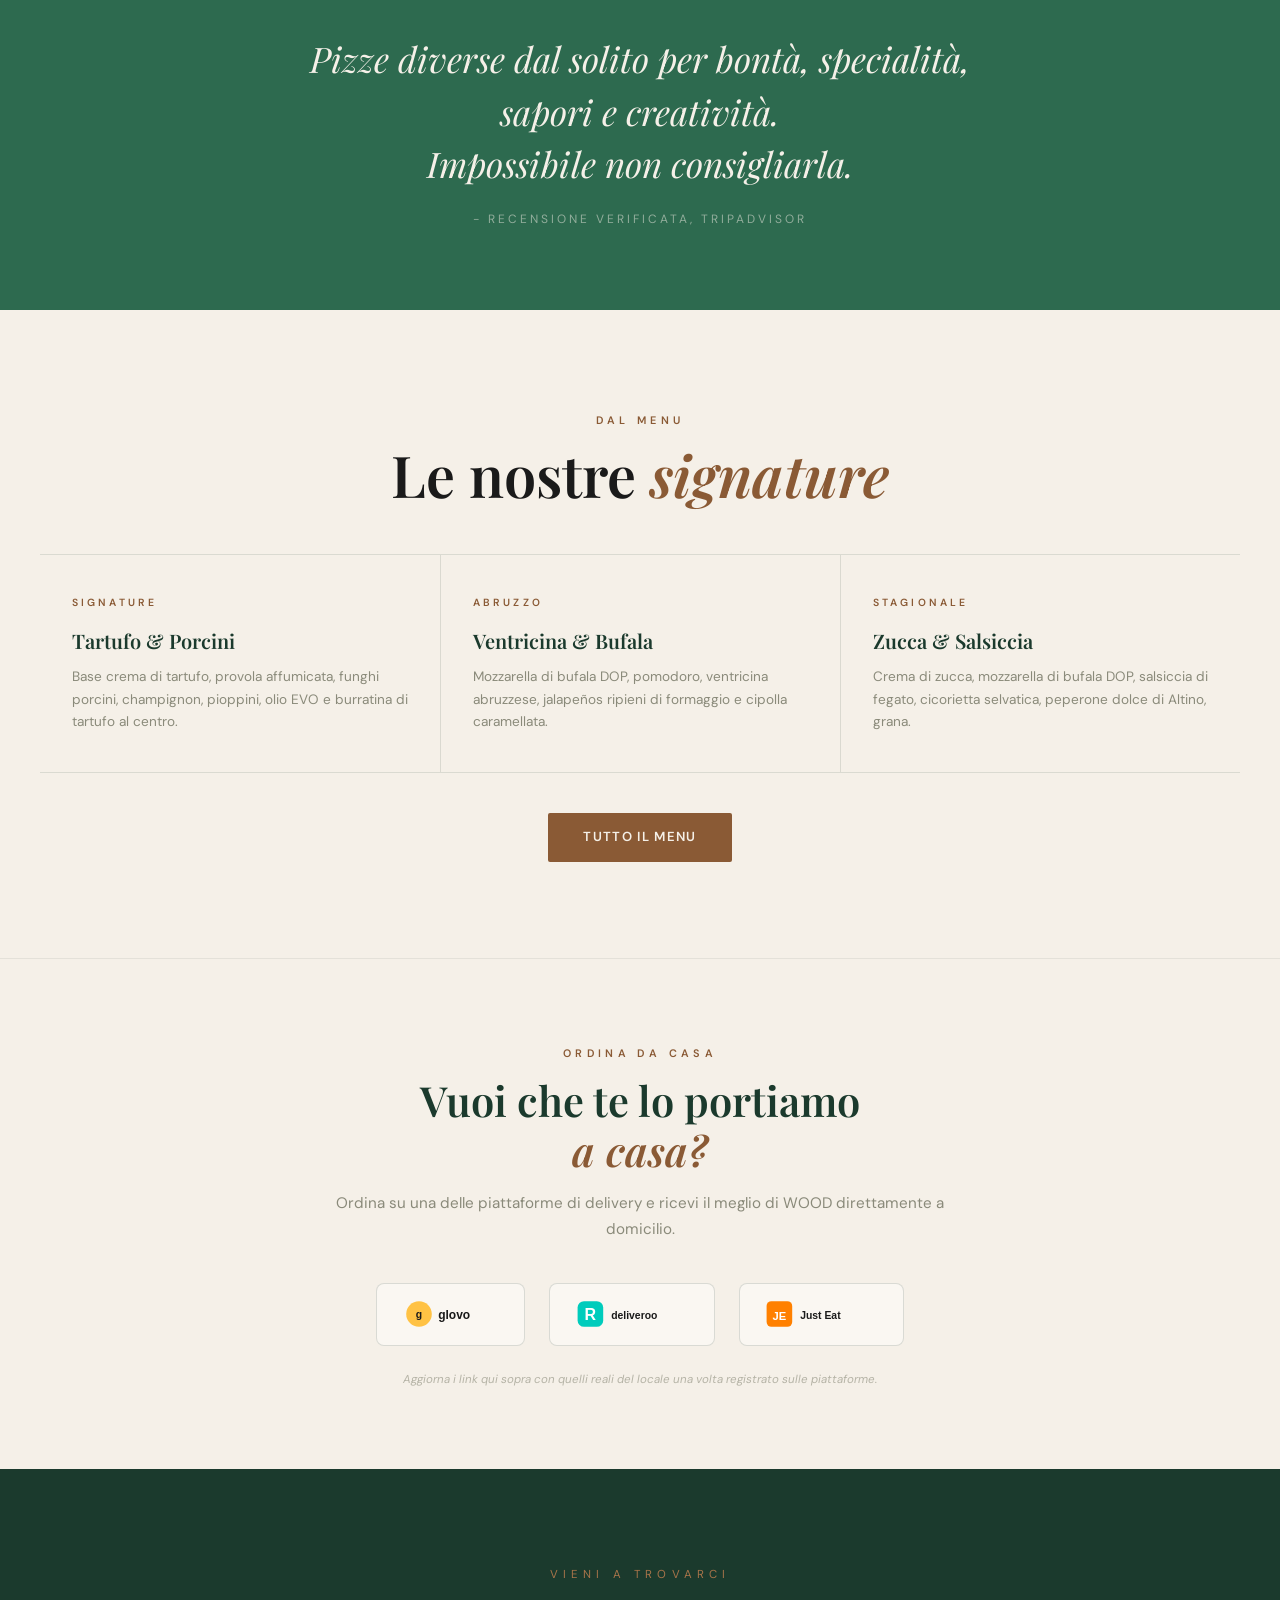
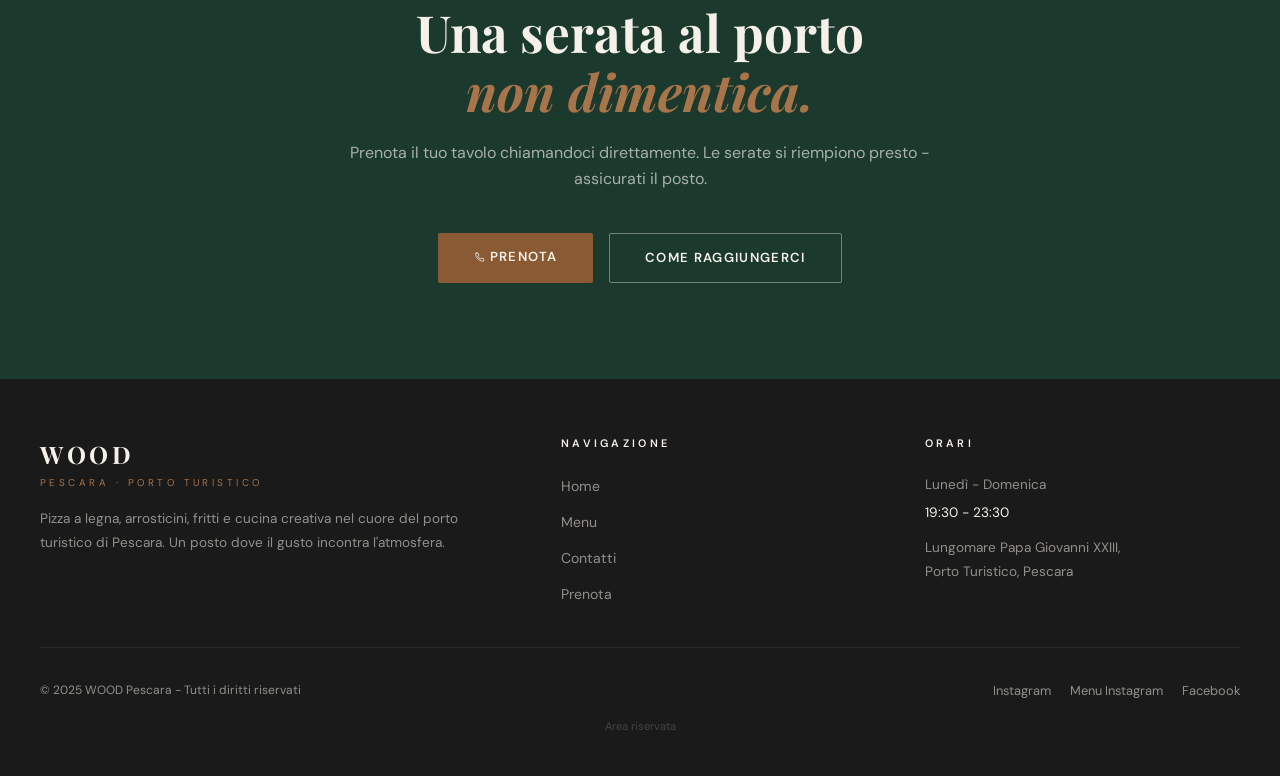
==== commit 0330c1b7: "Add files via upload" ====
--- a/index.html
+++ b/index.html
@@ -5,14 +5,14 @@
   <meta name="viewport" content="width=device-width, initial-scale=1.0" />
 
   <!-- SEO primario -->
-  <title>WOOD Pescara — Pizzeria Forno a Legna al Porto Turistico</title>
+  <title>WOOD Pescara - Pizzeria Forno a Legna al Porto Turistico</title>
   <meta name="description" content="WOOD Pescara: pizzeria gourmet al porto turistico di Pescara. Pizza napoletana a legna, arrosticini abruzzesi, fritti e cucina creativa. Prenota chiamando il 392 008 5666." />
   <meta name="keywords" content="pizzeria pescara, pizza legna pescara, arrosticini pescara, ristorante porto pescara, WOOD pescara" />
   <link rel="canonical" href="https://wood-pescara.vercel.app/index.html" />
 
   <!-- Open Graph (anteprima WhatsApp, Facebook, Telegram) -->
   <meta property="og:type"        content="restaurant" />
-  <meta property="og:title"       content="WOOD Pescara — Pizzeria Forno a Legna" />
+  <meta property="og:title"       content="WOOD Pescara - Pizzeria Forno a Legna" />
   <meta property="og:description" content="Pizza napoletana a legna, arrosticini abruzzesi e cucina creativa al porto turistico di Pescara." />
   <meta property="og:image"       content="https://wood-pescara.vercel.app/assets/wood-logo-hero.jpg" />
   <meta property="og:image:secure_url" content="https://wood-pescara.vercel.app/assets/wood-logo-hero.jpg" />
@@ -25,7 +25,7 @@
 
   <!-- Twitter Card -->
   <meta name="twitter:card"        content="summary_large_image" />
-  <meta name="twitter:title"       content="WOOD Pescara — Pizzeria Forno a Legna" />
+  <meta name="twitter:title"       content="WOOD Pescara - Pizzeria Forno a Legna" />
   <meta name="twitter:description" content="Pizza napoletana a legna e arrosticini al porto di Pescara." />
   <meta name="twitter:image"       content="https://wood-pescara.vercel.app/assets/wood-logo-hero.jpg" />
 
@@ -76,7 +76,7 @@
   <link rel="stylesheet" href="https://fonts.googleapis.com/css2?family=Playfair+Display:ital,wght@0,400;0,600;0,700;1,400;1,600&family=DM+Sans:wght@300;400;500;600&display=swap" />
 
   <!-- Stili -->
-  <link rel="stylesheet" href="css/style.css?v=20260708" />
+  <link rel="stylesheet" href="css/style.css?v=20260719" />
 
   <!-- Preload immagine hero (above the fold) -->
   <link rel="preload" as="image" href="assets/wood-logo-hero.webp" type="image/webp" />
@@ -172,8 +172,8 @@
       <div class="storia__text">
         <span class="section__label" data-it="La nostra storia" data-en="Our Story">La nostra storia</span>
         <h2 class="section__title"><span data-it="Nati dal fuoco," data-en="Born from fire,">Nati dal fuoco,</span><br><em data-it="cresciuti sul mare" data-en="raised by the sea">cresciuti sul mare</em></h2>
-        <p data-it="WOOD nasce da una passione semplice ma profonda: creare una pizza che lasci il segno. Non la solita rotonda piatta, ma un'esperienza — impasto a lunga lievitazione, fior di latte selezionato, ingredienti che raccontano il territorio abruzzese e il meglio del Sud Italia." data-en="WOOD was born from a simple but deep passion: creating pizza that leaves a mark. Not the usual flat round pizza, but an experience: long-fermented dough, selected fior di latte, and ingredients that tell the story of Abruzzo and the best of Southern Italy.">WOOD nasce da una passione semplice ma profonda: creare una pizza che lasci il segno. Non la solita rotonda piatta, ma un'esperienza — impasto a lunga lievitazione, fior di latte selezionato, ingredienti che raccontano il territorio abruzzese e il meglio del Sud Italia.</p>
-        <p data-it="Il porto turistico di Pescara non è solo una location: è la nostra cornice naturale. L'acqua, il vento del Adriatico, la vita del porticciolo — tutto contribuisce all'atmosfera unica che i nostri ospiti respirano ogni sera. Un luogo dove stare, non solo mangiare." data-en="Pescara's tourist marina is not just a location: it is our natural setting. The water, the Adriatic breeze, the life of the harbor — everything shapes the atmosphere our guests enjoy every evening. A place to stay, not just to eat.">Il porto turistico di Pescara non è solo una location: è la nostra cornice naturale. L'acqua, il vento del Adriatico, la vita del porticciolo — tutto contribuisce all'atmosfera unica che i nostri ospiti respirano ogni sera. Un luogo dove stare, non solo mangiare.</p>
+        <p data-it="WOOD nasce da una passione semplice ma profonda: creare una pizza che lasci il segno. Non la solita rotonda piatta, ma un'esperienza - impasto a lunga lievitazione, fior di latte selezionato, ingredienti che raccontano il territorio abruzzese e il meglio del Sud Italia." data-en="WOOD was born from a simple but deep passion: creating pizza that leaves a mark. Not the usual flat round pizza, but an experience: long-fermented dough, selected fior di latte, and ingredients that tell the story of Abruzzo and the best of Southern Italy.">WOOD nasce da una passione semplice ma profonda: creare una pizza che lasci il segno. Non la solita rotonda piatta, ma un'esperienza - impasto a lunga lievitazione, fior di latte selezionato, ingredienti che raccontano il territorio abruzzese e il meglio del Sud Italia.</p>
+        <p data-it="Il porto turistico di Pescara non è solo una location: è la nostra cornice naturale. L'acqua, il vento del Adriatico, la vita del porticciolo - tutto contribuisce all'atmosfera unica che i nostri ospiti respirano ogni sera. Un luogo dove stare, non solo mangiare." data-en="Pescara's tourist marina is not just a location: it is our natural setting. The water, the Adriatic breeze, the life of the harbor - everything shapes the atmosphere our guests enjoy every evening. A place to stay, not just to eat.">Il porto turistico di Pescara non è solo una location: è la nostra cornice naturale. L'acqua, il vento del Adriatico, la vita del porticciolo - tutto contribuisce all'atmosfera unica che i nostri ospiti respirano ogni sera. Un luogo dove stare, non solo mangiare.</p>
         <p data-it="Accanto alla pizza, abbiamo costruito un menu che onora le radici abruzzesi: arrosticini fatti a mano, fritti creativi, antipasti generosi. Un posto in cui ogni dettaglio è scelto con cura, dal bordo del cornicione all'ultimo goccio di olio a crudo." data-en="Alongside pizza, we created a menu that honors Abruzzo roots: handmade arrosticini, creative fried dishes, and generous starters. A place where every detail is chosen with care, from the crust to the final drizzle of olive oil.">Accanto alla pizza, abbiamo costruito un menu che onora le radici abruzzesi: arrosticini fatti a mano, fritti creativi, antipasti generosi. Un posto in cui ogni dettaglio è scelto con cura, dal bordo del cornicione all'ultimo goccio di olio a crudo.</p>
         <a href="menu.html" class="btn btn--primary" style="margin-top: 1rem; display: inline-block;" data-it="Esplora il Menu" data-en="Explore the Menu">Esplora il Menu</a>
       </div>
@@ -220,7 +220,7 @@
       <div class="punto">
         <div class="punto__icon"><svg class="icon"><use href="#icon-palette"/></svg></div>
         <h3 class="punto__title" data-it="Creatività nei Topping" data-en="Creative Toppings">Creatività nei Topping</h3>
-        <p class="punto__text" data-it="Dalla ventricina abruzzese alla burratina di tartufo, dal pulled pork ai jalapeños ripieni di formaggio. Pizze classiche e pizze sorprendenti — per chi vuole essere stupito." data-en="From Abruzzo ventricina to truffle burratina, from pulled pork to cheese-filled jalapeños. Classic pizzas and unexpected creations for guests who want to be surprised.">Dalla ventricina abruzzese alla burratina di tartufo, dal pulled pork ai jalapeños ripieni di formaggio. Pizze classiche e pizze sorprendenti — per chi vuole essere stupito.</p>
+        <p class="punto__text" data-it="Dalla ventricina abruzzese alla burratina di tartufo, dal pulled pork ai jalapeños ripieni di formaggio. Pizze classiche e pizze sorprendenti - per chi vuole essere stupito." data-en="From Abruzzo ventricina to truffle burratina, from pulled pork to cheese-filled jalapeños. Classic pizzas and unexpected creations for guests who want to be surprised.">Dalla ventricina abruzzese alla burratina di tartufo, dal pulled pork ai jalapeños ripieni di formaggio. Pizze classiche e pizze sorprendenti - per chi vuole essere stupito.</p>
       </div>
     </div>
   </div>
@@ -247,7 +247,7 @@
         <div class="timeline__marker"><svg class="icon"><use href="#icon-flames"/></svg></div>
         <div class="timeline__time">20:00</div>
         <h3 class="timeline__title" data-it="Il forno si accende" data-en="The Oven Lights Up">Il forno si accende</h3>
-        <p class="timeline__text" data-it="L'impasto a lunga lievitazione incontra la fiamma viva. Bordo che si gonfia, profumo di crosta calda — la pizza esce in due minuti, non un secondo di più." data-en="Long-fermented dough meets the live flame. The crust rises, the scent turns warm and fragrant, and the pizza is ready in two minutes.">L'impasto a lunga lievitazione incontra la fiamma viva. Bordo che si gonfia, profumo di crosta calda — la pizza esce in due minuti, non un secondo di più.</p>
+        <p class="timeline__text" data-it="L'impasto a lunga lievitazione incontra la fiamma viva. Bordo che si gonfia, profumo di crosta calda - la pizza esce in due minuti, non un secondo di più." data-en="Long-fermented dough meets the live flame. The crust rises, the scent turns warm and fragrant, and the pizza is ready in two minutes.">L'impasto a lunga lievitazione incontra la fiamma viva. Bordo che si gonfia, profumo di crosta calda - la pizza esce in due minuti, non un secondo di più.</p>
       </div>
 
       <div class="timeline__step reveal">
@@ -272,7 +272,7 @@
   <p class="quote-text">
     <span data-it="Pizze diverse dal solito per bontà, specialità, sapori e creatività." data-en="Pizzas that stand out for quality, specialties, flavors and creativity.">Pizze diverse dal solito per bontà, specialità, sapori e creatività.</span><br><span data-it="Impossibile non consigliarla." data-en="Impossible not to recommend.">Impossibile non consigliarla.</span>
   </p>
-  <p class="quote-source" data-it="— Recensione verificata, Tripadvisor" data-en="— Verified review, Tripadvisor">— Recensione verificata, Tripadvisor</p>
+  <p class="quote-source" data-it="- Recensione verificata, Tripadvisor" data-en="- Verified review, Tripadvisor">- Recensione verificata, Tripadvisor</p>
 </div>
 
 <!-- ═══ SPECIALITÀ IN EVIDENZA ═══ -->
@@ -347,7 +347,7 @@
   <div style="position: relative; z-index: 1; max-width: 580px; margin: 0 auto;" class="reveal">
     <p style="font-size: 0.72rem; letter-spacing: 0.45em; text-transform: uppercase; color: var(--terracotta-lt); margin-bottom: 1.2rem;" data-it="Vieni a trovarci" data-en="Come Visit Us">Vieni a trovarci</p>
     <h2 style="font-family: var(--ff-display); font-size: clamp(2rem, 5vw, 3.2rem); color: var(--crema); margin-bottom: 1.2rem; line-height: 1.15;"><span data-it="Una serata al porto" data-en="An evening at the marina">Una serata al porto</span><br><em style="color: var(--terracotta-lt);" data-it="non dimentica." data-en="is hard to forget.">non dimentica.</em></h2>
-    <p style="color: rgba(245,240,232,0.65); margin-bottom: 2.5rem; font-size: 1rem;" data-it="Prenota il tuo tavolo chiamandoci direttamente. Le serate si riempiono presto — assicurati il posto." data-en="Book your table by calling us directly. Evenings fill up quickly, so make sure you have your spot.">Prenota il tuo tavolo chiamandoci direttamente. Le serate si riempiono presto — assicurati il posto.</p>
+    <p style="color: rgba(245,240,232,0.65); margin-bottom: 2.5rem; font-size: 1rem;" data-it="Prenota il tuo tavolo chiamandoci direttamente. Le serate si riempiono presto - assicurati il posto." data-en="Book your table by calling us directly. Evenings fill up quickly, so make sure you have your spot.">Prenota il tuo tavolo chiamandoci direttamente. Le serate si riempiono presto - assicurati il posto.</p>
     <div style="display: flex; gap: 1rem; justify-content: center; flex-wrap: wrap;">
       <a href="tel:+393920085666" class="btn btn--primary"><svg class="icon" style="width:0.9em;height:0.9em;"><use href="#icon-phone"/></svg> <span data-it="Prenota" data-en="Book">Prenota</span></a>
       <a href="contatti.html" class="btn btn--outline" style="color: var(--crema); border-color: rgba(245,240,232,0.4);" data-it="Come raggiungerci" data-en="How to Find Us">Come raggiungerci</a>
@@ -375,14 +375,14 @@
     <div>
       <div class="footer__col-title" data-it="Orari" data-en="Hours">Orari</div>
       <div class="footer__desc">
-        <p data-it="Lunedì — Domenica" data-en="Monday — Sunday">Lunedì — Domenica</p>
-        <p style="color: var(--crema); margin-top: 0.3rem;">19:30 — 23:30</p>
+        <p data-it="Lunedì - Domenica" data-en="Monday - Sunday">Lunedì - Domenica</p>
+        <p style="color: var(--crema); margin-top: 0.3rem;">19:30 - 23:30</p>
         <p style="margin-top: 0.8rem;">Lungomare Papa Giovanni XXIII,<br>Porto Turistico, Pescara</p>
       </div>
     </div>
   </div>
   <div class="footer__bottom">
-    <span data-it="© 2025 WOOD Pescara — Tutti i diritti riservati" data-en="© 2025 WOOD Pescara — All rights reserved">© 2025 WOOD Pescara — Tutti i diritti riservati</span>
+    <span data-it="© 2025 WOOD Pescara - Tutti i diritti riservati" data-en="© 2025 WOOD Pescara - All rights reserved">© 2025 WOOD Pescara - Tutti i diritti riservati</span>
     <div class="footer__social">
       <a href="https://www.instagram.com/wood_pescara/" target="_blank" rel="noopener">Instagram</a>
       <a href="https://www.instagram.com/wood_pescara_menu/" target="_blank" rel="noopener">Menu Instagram</a>
@@ -395,7 +395,7 @@
 </footer>
 
 <script src="js/icons.js"></script>
-<script src="js/main.js"></script>
+<script src="js/main.js?v=20260719"></script>
 <script src="js/cookie-banner.js?v=20260708-analytics"></script>
 <script type="module">
   import { initLangToggle, getLang, applyLang } from './js/lang.js';
--- a/css/style.css
+++ b/css/style.css
@@ -126,7 +126,7 @@
   border-radius: 2px;
   transition: var(--transition);
 }
-/* Tasto chiudi overlay mobile — nascosto su desktop */
+/* Tasto chiudi overlay mobile - nascosto su desktop */
 .navbar__close { display: none; }
 .navbar__burger.open span:nth-child(1) { transform: rotate(45deg) translate(5px, 5px); }
 .navbar__burger.open span:nth-child(2) { opacity: 0; }
@@ -729,7 +729,7 @@
   z-index: 1;
 }
 
-/* ═══ PRENOTA HERO — il numero/azione è il protagonista ═══ */
+/* ═══ PRENOTA HERO - il numero/azione è il protagonista ═══ */
 .prenota-hero {
   background: var(--verde-bosco);
   padding: 8rem 2rem 4.5rem; /* top più alto perché ora è la prima sezione */
@@ -794,7 +794,7 @@
 }
 .prenota-hero__btn:hover { background: var(--terracotta-lt); }
 
-/* ═══ INFO STRIP — riga sottile di icone+testo, non box pesanti ═══ */
+/* ═══ INFO STRIP - riga sottile di icone+testo, non box pesanti ═══ */
 .info-strip {
   background: var(--crema);
   padding: 2.5rem 2rem;
@@ -1387,7 +1387,7 @@
   .admin-item .admin-item-reorder { flex-direction: row; }
   .info-strip__inner { grid-template-columns: 1fr; }
 
-  /* Admin bar mobile — colonna, bottoni su riga scrollabile */
+  /* Admin bar mobile - colonna, bottoni su riga scrollabile */
   .admin-bar {
     flex-direction: column;
     gap: 0.8rem;
@@ -1420,35 +1420,144 @@
   .punto { border-left: none; border-top: 1px solid rgba(245,240,232,0.1); }
   .footer__inner { grid-template-columns: 1fr; gap: 2rem; }
   .contatti-grid { grid-template-columns: 1fr; }
-  .navbar__links { display: none; }
-  .navbar__burger { display: flex; }
-  .navbar__links.open {
+  .navbar__burger {
+    display: flex;
+    position: relative;
+    z-index: 1002;
+  }
+  .navbar__links {
     display: flex;
     flex-direction: column;
     position: fixed;
     inset: 0;
-    background: var(--verde-bosco);
+    align-items: stretch;
+    justify-content: center;
+    gap: 0;
+    z-index: 999;
+    padding: 7rem 2rem 4rem;
+    background:
+      linear-gradient(135deg, rgba(16,28,23,0.94), rgba(27,58,45,0.82) 46%, rgba(138,90,53,0.86)),
+      url('../assets/wood-logo-hero.jpg') center/cover no-repeat;
+    opacity: 0;
+    visibility: hidden;
+    pointer-events: none;
+    transform: translateY(-1.2rem);
+    transition:
+      opacity 0.28s ease,
+      visibility 0.28s ease,
+      transform 0.45s cubic-bezier(0.22, 1, 0.36, 1);
+  }
+  .navbar__links::before {
+    content: 'WOOD';
+    position: absolute;
+    left: 2rem;
+    top: 1.55rem;
+    font-family: var(--ff-display);
+    font-size: 1.55rem;
+    font-weight: 700;
+    letter-spacing: 0.12em;
+    color: var(--crema);
+  }
+  .navbar__links::after {
+    content: '';
+    position: absolute;
+    inset: 0;
+    background:
+      radial-gradient(circle at 18% 18%, rgba(168,116,74,0.35), transparent 32%),
+      linear-gradient(to bottom, rgba(0,0,0,0.18), rgba(0,0,0,0.46));
+    pointer-events: none;
+  }
+  .navbar__links li,
+  .navbar__close {
+    position: relative;
+    z-index: 1;
+  }
+  .navbar__links.open {
+    opacity: 1;
+    visibility: visible;
+    pointer-events: auto;
+    transform: translateY(0);
+  }
+  .navbar__links li {
+    width: min(100%, 360px);
+    margin: 0 auto;
+    border-bottom: 1px solid rgba(245,240,232,0.16);
+    opacity: 0;
+    transform: translateY(0.8rem);
+    transition: opacity 0.3s ease, transform 0.35s ease;
+  }
+  .navbar__links.open li {
+    opacity: 1;
+    transform: translateY(0);
+  }
+  .navbar__links.open li:nth-of-type(1) { transition-delay: 0.08s; }
+  .navbar__links.open li:nth-of-type(2) { transition-delay: 0.14s; }
+  .navbar__links.open li:nth-of-type(3) { transition-delay: 0.2s; }
+  .navbar__links.open li:nth-of-type(4) { transition-delay: 0.26s; }
+  .navbar__links.open a {
+    display: flex;
     align-items: center;
+    justify-content: space-between;
+    min-height: 4.6rem;
+    color: var(--crema);
+    font-family: var(--ff-display);
+    font-size: clamp(1.75rem, 8vw, 2.6rem);
+    font-weight: 600;
+    letter-spacing: 0;
+    text-transform: none;
+    opacity: 1;
+  }
+  .navbar__links.open a::after {
+    content: '→';
+    position: static;
+    width: auto;
+    height: auto;
+    background: transparent;
+    color: var(--terracotta-lt);
+    font-family: var(--ff-body);
+    font-size: 1.1rem;
+    transition: transform var(--transition);
+  }
+  .navbar__links.open a:hover::after,
+  .navbar__links.open a.active::after {
+    width: auto;
+    transform: translateX(0.25rem);
+  }
+  .navbar__links.open .navbar__cta {
+    margin-top: 1.25rem;
     justify-content: center;
-    gap: 2rem;
-    z-index: 999;
-  }
-  .navbar__links.open a { font-size: 1.3rem; }
+    min-height: 3.5rem;
+    border-radius: 999px;
+    background: var(--terracotta);
+    font-family: var(--ff-body);
+    font-size: 0.86rem;
+    letter-spacing: 0.14em;
+    text-transform: uppercase;
+  }
+  .navbar__links.open .navbar__cta::after {
+    display: none;
+  }
   /* Tasto X chiudi overlay mobile */
   .navbar__close {
     display: flex;
     position: absolute;
     top: 1.4rem;
     right: 1.5rem;
-    background: transparent;
-    border: 1px solid rgba(245,240,232,0.3);
+    background: rgba(245,240,232,0.08);
+    border: 1px solid rgba(245,240,232,0.35);
     border-radius: 50%;
-    width: 2.4rem; height: 2.4rem;
+    width: 2.7rem; height: 2.7rem;
     align-items: center; justify-content: center;
     cursor: pointer;
     color: var(--crema);
     font-size: 1.1rem;
     z-index: 1000;
+    backdrop-filter: blur(8px);
+    transition: background var(--transition), transform var(--transition);
+  }
+  .navbar__close:hover {
+    background: rgba(245,240,232,0.16);
+    transform: rotate(90deg);
   }
   /* Timeline verticale su mobile */
   .timeline { grid-template-columns: 1fr; gap: 0; position: relative; padding-left: 1rem; }
@@ -1484,7 +1593,7 @@
     --hero-content-lift: clamp(3.2rem, 8vh, 5rem);
   }
 
-  /* Hero mobile — immagine verticale dedicata */
+  /* Hero mobile - immagine verticale dedicata */
   .hero--photo {
     background-image: url('../assets/wood-hero-mobile.jpg') !important;
     background-position: 50% 50%;
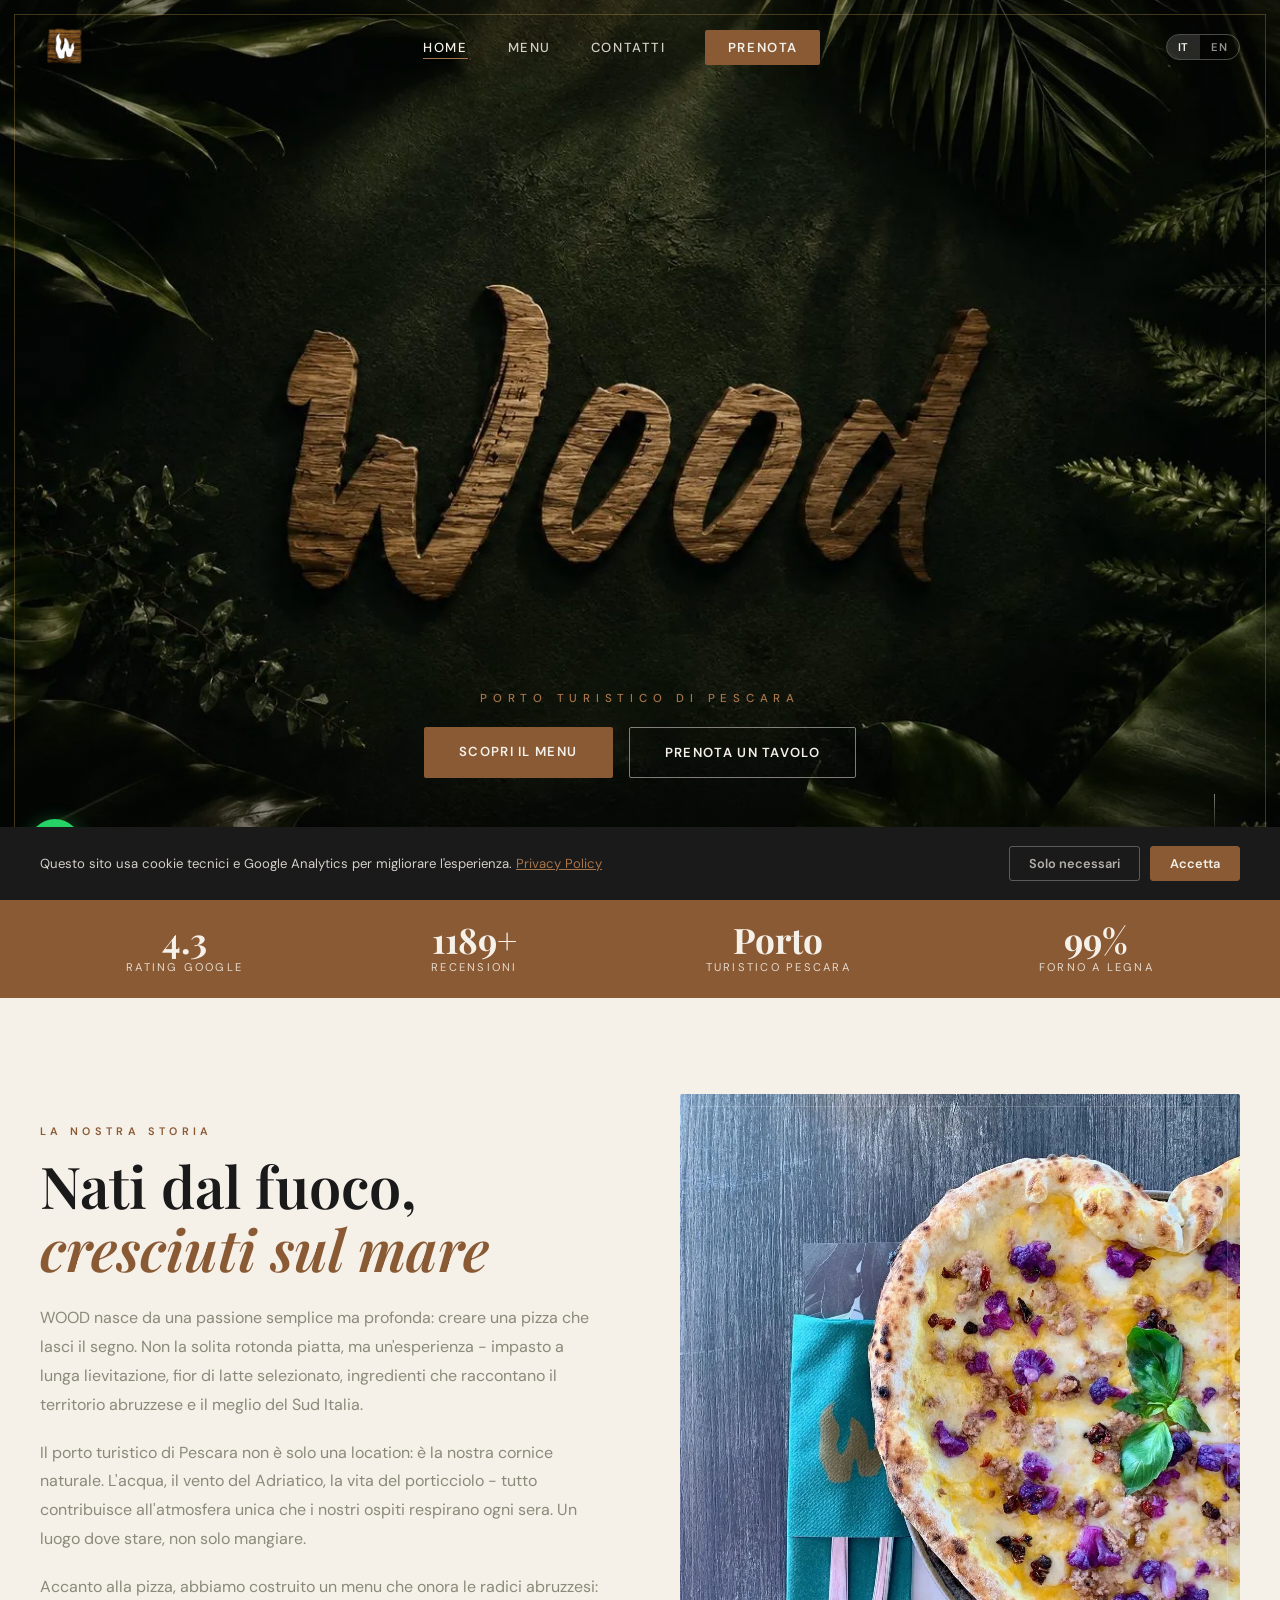
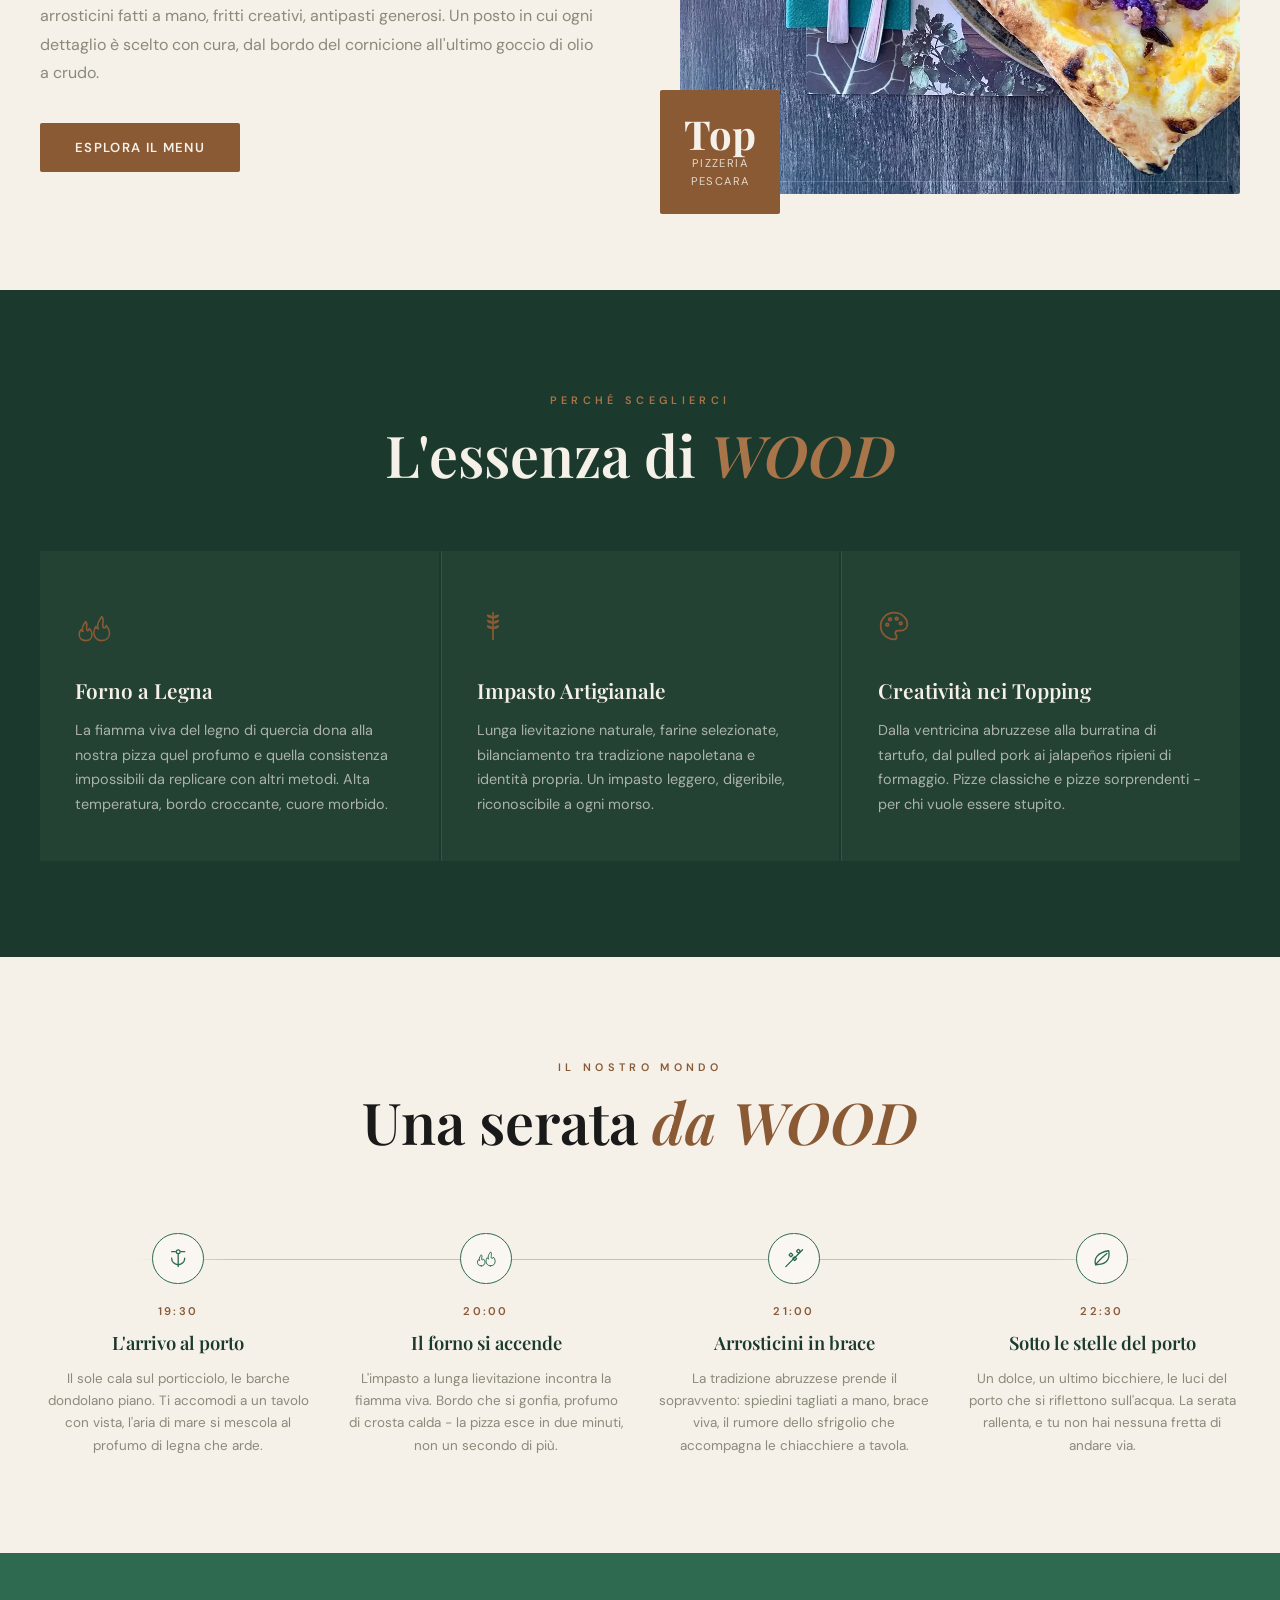
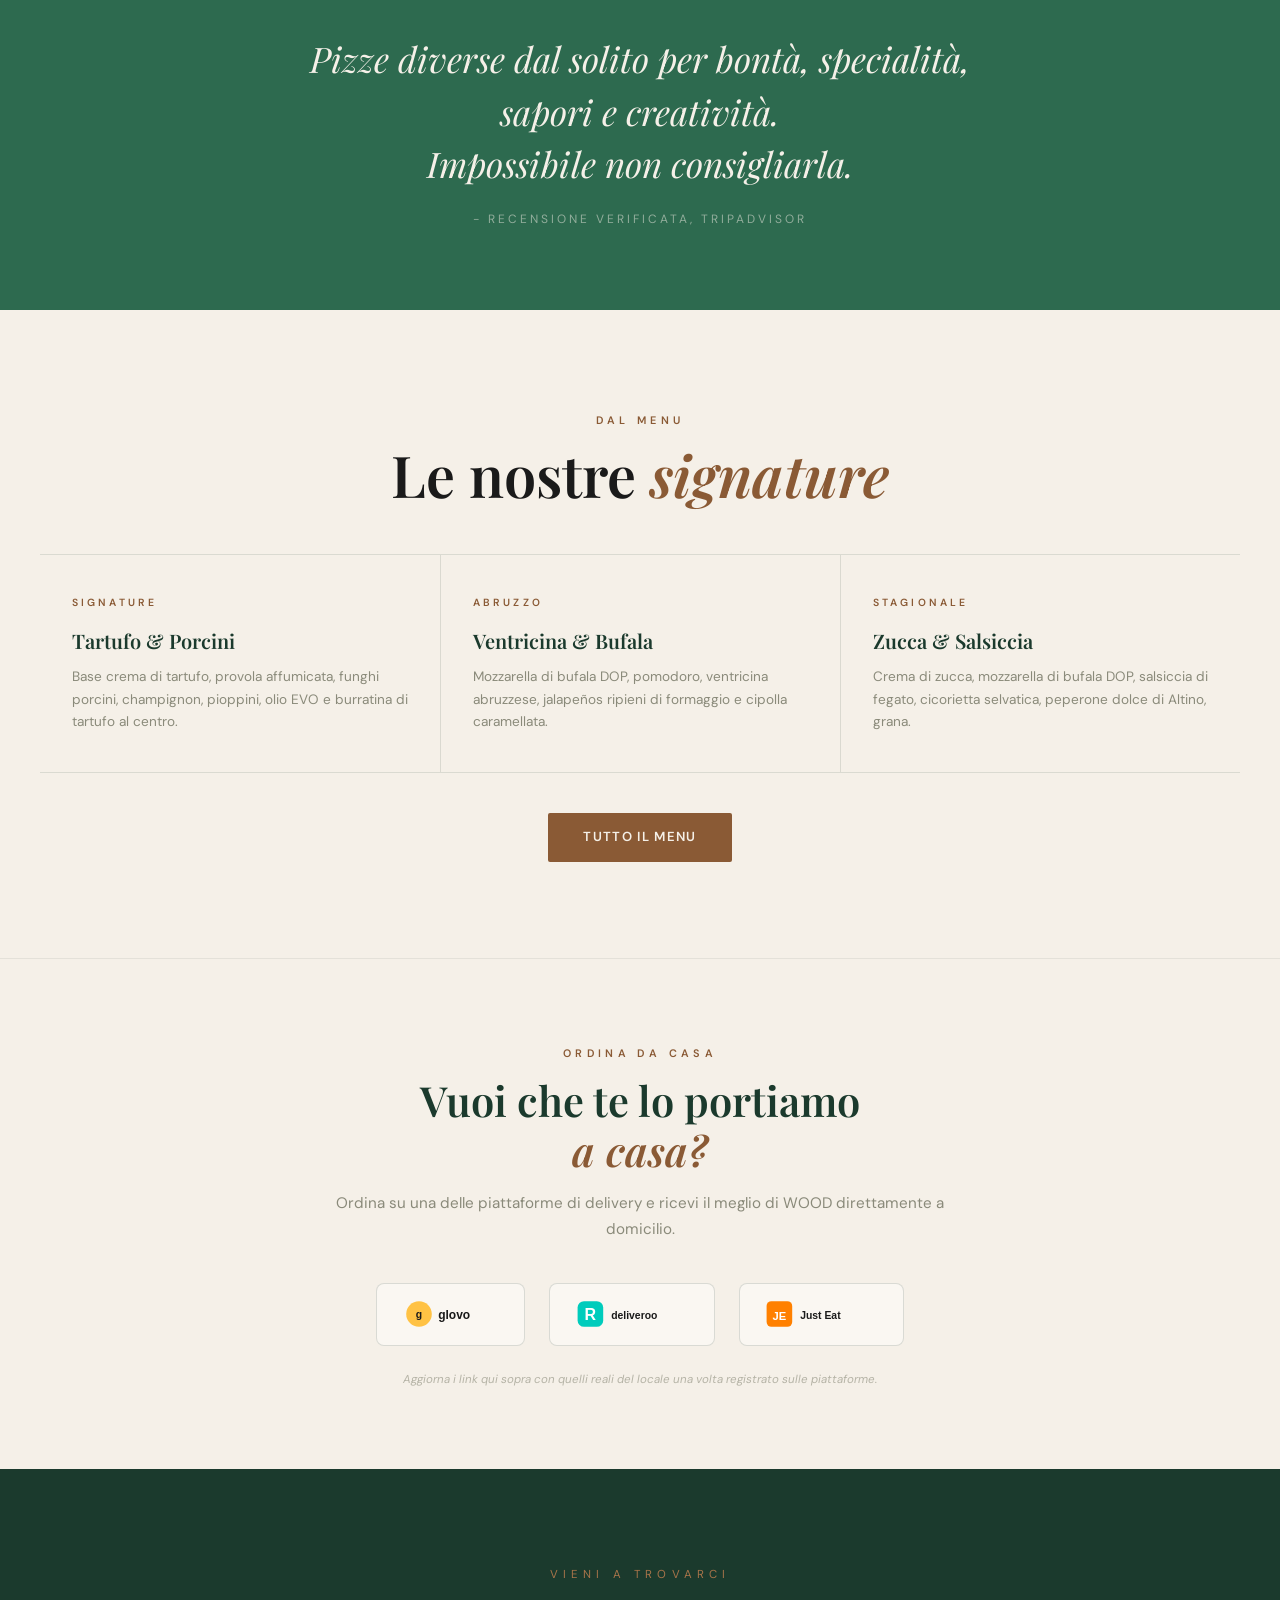
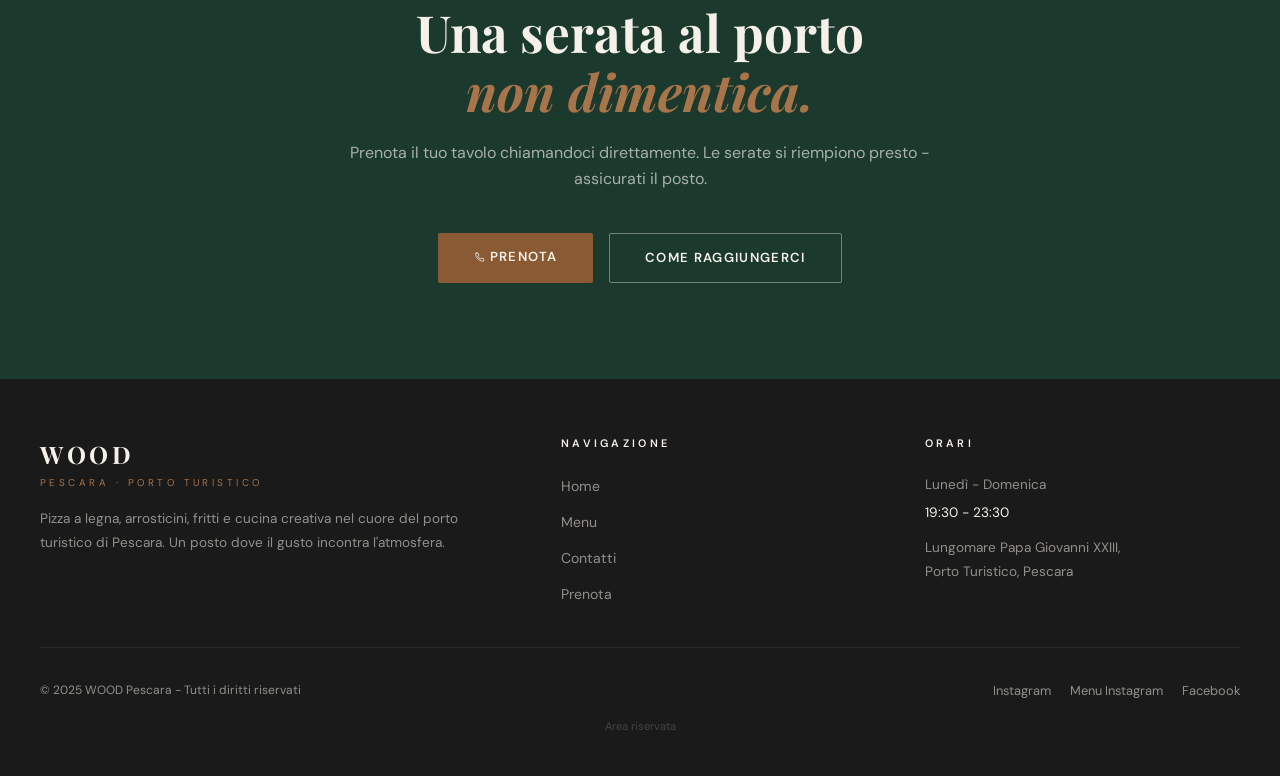
==== commit e2921cf7: "Add files via upload" ====
--- a/index.html
+++ b/index.html
@@ -76,7 +76,7 @@
   <link rel="stylesheet" href="https://fonts.googleapis.com/css2?family=Playfair+Display:ital,wght@0,400;0,600;0,700;1,400;1,600&family=DM+Sans:wght@300;400;500;600&display=swap" />
 
   <!-- Stili -->
-  <link rel="stylesheet" href="css/style.css?v=20260719" />
+  <link rel="stylesheet" href="css/style.css?v=20260719b" />
 
   <!-- Preload immagine hero (above the fold) -->
   <link rel="preload" as="image" href="assets/wood-logo-hero.webp" type="image/webp" />
--- a/css/style.css
+++ b/css/style.css
@@ -1494,6 +1494,9 @@
   .navbar__links.open li:nth-of-type(2) { transition-delay: 0.14s; }
   .navbar__links.open li:nth-of-type(3) { transition-delay: 0.2s; }
   .navbar__links.open li:nth-of-type(4) { transition-delay: 0.26s; }
+  .navbar__links.open li:last-child {
+    border-bottom: 0;
+  }
   .navbar__links.open a {
     display: flex;
     align-items: center;
@@ -1536,6 +1539,10 @@
   }
   .navbar__links.open .navbar__cta::after {
     display: none;
+  }
+  body.nav-open .navbar__burger {
+    opacity: 0;
+    pointer-events: none;
   }
   /* Tasto X chiudi overlay mobile */
   .navbar__close {
